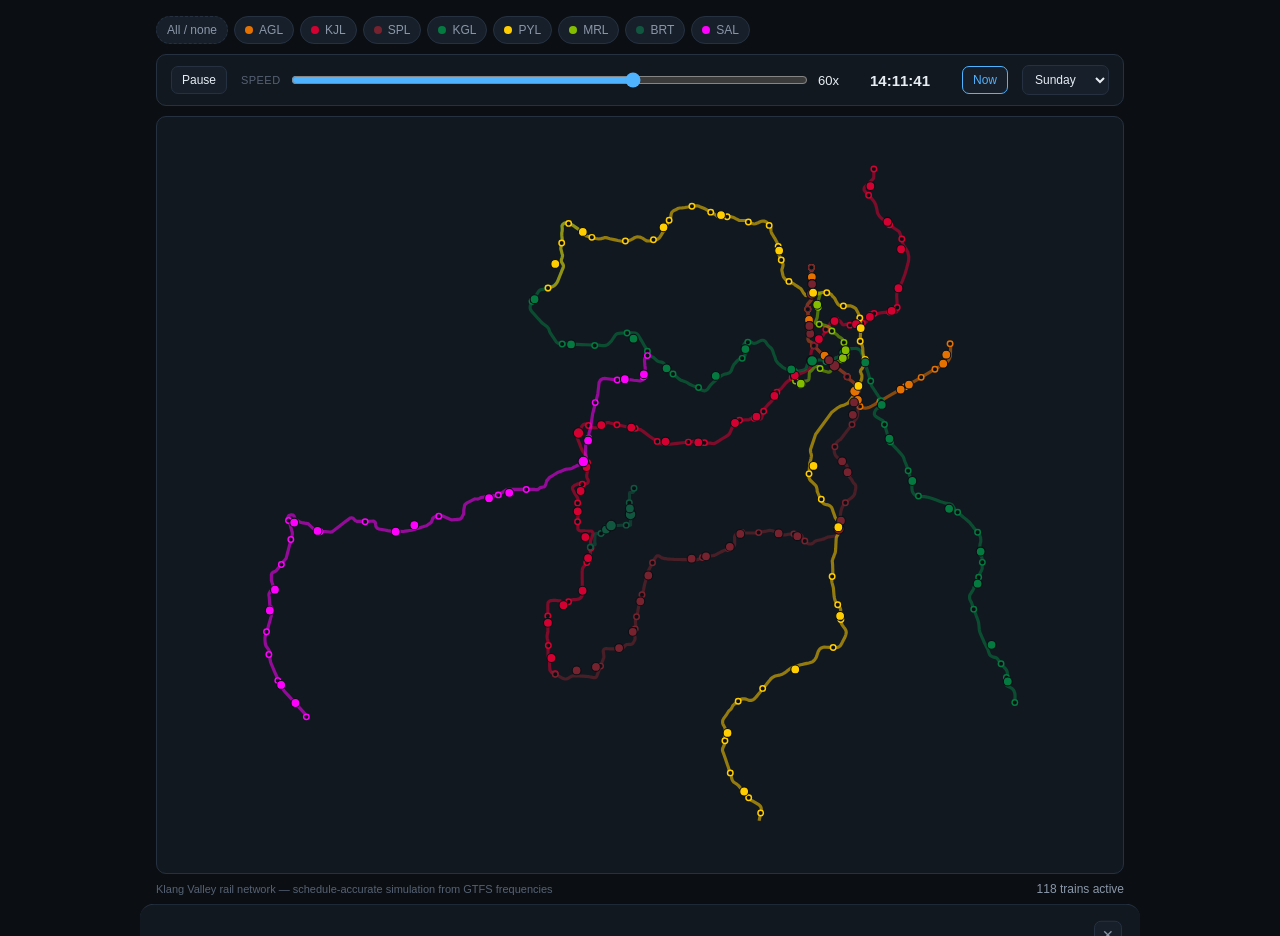
==== index.html @ 20a44c29 "Add files via upload" ====
<!DOCTYPE html>
<html lang="en">
<head>
<meta charset="UTF-8">
<title>RapidRail frequency visualizer</title>
<style>
  :root {
    --bg: #0b0f14;
    --panel: #121820;
    --panel-2: #171f2a;
    --border: #253141;
    --text: #e7edf3;
    --text-dim: #8a97a8;
    --text-mute: #566274;
    --accent: #4fb3ff;
  }
  * { box-sizing: border-box; }
  body {
    margin: 0;
    background: var(--bg);
    color: var(--text);
    font-family: -apple-system, BlinkMacSystemFont, "Segoe UI", Helvetica, Arial, sans-serif;
  }
  #app { max-width: 1000px; margin: 0 auto; padding: 16px; padding-bottom: 40px; }

  .chips { display: flex; flex-wrap: wrap; gap: 6px; margin-bottom: 10px; }
  .chip {
    display: flex; align-items: center; gap: 6px;
    font-size: 12px; padding: 6px 10px; border-radius: 999px;
    border: 1px solid var(--border); background: var(--panel-2);
    color: var(--text-dim); cursor: pointer; user-select: none;
    transition: opacity .15s;
  }
  .chip .dot { width: 8px; height: 8px; border-radius: 50%; flex: none; }
  .chip.off { opacity: 0.35; }
  .chip.all { color: var(--text-dim); border-style: dashed; }

  .controls {
    display: flex; align-items: center; gap: 14px; flex-wrap: wrap;
    background: var(--panel); border: 1px solid var(--border); border-radius: 10px;
    padding: 10px 14px; margin-bottom: 10px; font-size: 13px;
  }
  .controls button {
    background: var(--panel-2); color: var(--text); border: 1px solid var(--border);
    border-radius: 7px; padding: 6px 10px; font-size: 12px; cursor: pointer;
  }
  .controls button:hover { border-color: var(--accent); }
  .controls button.active { border-color: var(--accent); color: var(--accent); }
  .grow { flex: 1; min-width: 140px; display: flex; align-items: center; gap: 8px; }
  input[type=range] { flex: 1; accent-color: var(--accent); }
  select {
    background: var(--panel-2); color: var(--text); border: 1px solid var(--border);
    border-radius: 7px; padding: 6px 8px; font-size: 12px;
  }
  .clock { font-variant-numeric: tabular-nums; font-size: 15px; font-weight: 600; min-width: 78px; }
  .label { color: var(--text-mute); font-size: 11px; text-transform: uppercase; letter-spacing: .04em; }

  .mapwrap {
    background: var(--panel); border: 1px solid var(--border); border-radius: 10px;
    padding: 10px; position: relative;
  }
  svg { width: 100%; height: auto; display: block; }
  .track { fill: none; stroke-width: 3; opacity: 0.55; }
  .stopdot { fill: #0b0f14; stroke-width: 1.4; r: 2.6; cursor: pointer; }
  .stopdot.pinned { stroke-width: 2.4; fill-opacity: 1; }
  .train { r: 4.2; stroke: #0b0f14; stroke-width: 1; cursor: pointer; }
  .train.dwell { r: 5; }
  .train.pinned { stroke: #ffffff; stroke-width: 2; }

  .footer { display:flex; justify-content: space-between; align-items:center; margin-top: 8px; font-size: 11px; color: var(--text-mute); }
  .count { font-size: 12px; color: var(--text-dim); }

  /* hover tooltip */
  #tooltip {
    position: fixed; pointer-events: none; z-index: 50;
    background: var(--panel-2); border: 1px solid var(--border-strong, var(--border));
    border-radius: 8px; padding: 8px 10px; font-size: 12px; line-height: 1.5;
    color: var(--text); max-width: 220px; display: none; box-shadow: 0 4px 16px rgba(0,0,0,0.4);
  }
  #tooltip .tt-title { font-weight: 600; margin-bottom: 2px; }
  #tooltip .tt-line { color: var(--text-dim); }

  /* bottom sheet */
  #overlay {
    position: fixed; inset: 0; background: rgba(0,0,0,0.35);
    opacity: 0; pointer-events: none; transition: opacity .18s; z-index: 40;
  }
  #overlay.open { opacity: 1; pointer-events: auto; }
  #sheet {
    position: fixed; left: 0; right: 0; bottom: 0; z-index: 41;
    background: var(--panel); border-top: 1px solid var(--border);
    border-radius: 14px 14px 0 0; padding: 16px 18px 20px;
    max-width: 1000px; margin: 0 auto;
    transform: translateY(105%); transition: transform .22s ease-out;
    max-height: 60vh; overflow-y: auto;
  }
  #sheet.open { transform: translateY(0); }
  #sheet .sheet-head { display: flex; align-items: center; justify-content: space-between; margin-bottom: 10px; }
  #sheet .sheet-title { display: flex; align-items: center; gap: 8px; font-size: 16px; font-weight: 600; }
  #sheet .sheet-title .swatch { width: 10px; height: 10px; border-radius: 50%; flex: none; }
  #sheet .sheet-sub { color: var(--text-dim); font-size: 12px; margin-top: 2px; }
  #sheet .closeBtn {
    background: var(--panel-2); border: 1px solid var(--border); color: var(--text-dim);
    border-radius: 7px; width: 28px; height: 28px; cursor: pointer; font-size: 14px; line-height: 1;
  }
  .sheet-row {
    display: flex; align-items: center; justify-content: space-between;
    padding: 8px 0; border-top: 1px solid var(--border); font-size: 13px;
  }
  .sheet-row:first-of-type { border-top: none; }
  .sheet-row .rowlabel { color: var(--text-dim); }
  .sheet-row .rowval { font-variant-numeric: tabular-nums; font-weight: 500; }
  .direction-block { margin-bottom: 12px; }
  .direction-block .dirlabel { font-size: 12px; color: var(--text-dim); margin-bottom: 4px; display:flex; justify-content: space-between; }
  .arrival-chip {
    display: inline-flex; align-items: center; justify-content: center;
    background: var(--panel-2); border: 1px solid var(--border); border-radius: 7px;
    padding: 5px 9px; font-size: 12px; margin-right: 6px; font-variant-numeric: tabular-nums;
  }
</style>
</head>
<body>
<div id="app">

  <div class="chips" id="chips"></div>

  <div class="controls">
    <button id="playBtn">Pause</button>
    <div class="grow">
      <span class="label">Speed</span>
      <input type="range" id="speed" min="0" max="6" step="1" value="4">
      <span id="speedLabel" style="min-width:38px;">30x</span>
    </div>
    <div class="clock" id="clock">--:--:--</div>
    <button id="nowBtn">Now</button>
    <select id="daySelect">
      <option value="MonFri">Mon-Fri</option>
      <option value="Sat">Saturday</option>
      <option value="Sun">Sunday</option>
    </select>
  </div>

  <div class="mapwrap">
    <svg id="map" viewBox="0 0 900 700" xmlns="http://www.w3.org/2000/svg"></svg>
  </div>

  <div class="footer">
    <span>Klang Valley rail network — schedule-accurate simulation from GTFS frequencies</span>
    <span class="count" id="trainCount">0 trains active</span>
  </div>

</div>

<div id="tooltip"></div>
<div id="overlay"></div>
<div id="sheet">
  <div class="sheet-head">
    <div>
      <div class="sheet-title" id="sheetTitle"></div>
      <div class="sheet-sub" id="sheetSub"></div>
    </div>
    <button class="closeBtn" id="sheetClose">&#10005;</button>
  </div>
  <div id="sheetBody"></div>
</div>

<script id="gtfs-data" type="application/json">{"meta":{"viewW":900,"viewH":700},"stops":{"AG18":{"name":"Ampang","x":745.0,"y":206.1},"AG17":{"name":"Cahaya","x":738.2,"y":226.0},"AG16":{"name":"Cempaka","x":730.6,"y":230.5},"AG15":{"name":"Pandan Indah","x":717.5,"y":238.2},"AG14":{"name":"Pandan Jaya","x":702.4,"y":247.2},"AG13":{"name":"Maluri","x":678.3,"y":261.2},"AG12":{"name":"Miharja","x":659.3,"y":265.9},"AG11":{"name":"Chan Sow Lin","x":654.6,"y":251.4},"AG10":{"name":"Pudu","x":647.1,"y":237.6},"AG9":{"name":"Hang Tuah","x":635.0,"y":227.1},"AG8":{"name":"Plaza Rakyat","x":627.1,"y":218.9},"AG7":{"name":"Masjid Jamek","x":615.4,"y":208.2},"AG6":{"name":"Bandaraya - Uob","x":611.6,"y":195.4},"AG5":{"name":"Sultan Ismail","x":610.8,"y":183.8},"AG4":{"name":"Pwtc","x":609.7,"y":173.4},"AG3":{"name":"Titiwangsa","x":613.4,"y":158.8},"AG2":{"name":"Sentul","x":613.7,"y":148.7},"AG1":{"name":"Sentul Timur","x":613.1,"y":133.6},"KJ37":{"name":"Putra Heights","x":369.3,"y":520.2},"KJ36":{"name":"Subang Alam","x":362.8,"y":493.3},"KJ35":{"name":"Alam Megah","x":362.3,"y":465.3},"KJ34":{"name":"Usj 21","x":382.0,"y":451.6},"KJ33":{"name":"Wawasan","x":395.5,"y":441.1},"KJ32":{"name":"Taipan","x":399.4,"y":414.4},"KJ31":{"name":"Usj 7","x":403.3,"y":400.5},"KJ30":{"name":"Ss 18","x":390.6,"y":375.6},"KJ29":{"name":"Ss 15","x":390.7,"y":357.7},"KJ28":{"name":"Subang Jaya","x":395.1,"y":339.9},"KJ27":{"name":"Glenmarie","x":400.1,"y":319.4},"KJ26":{"name":"Ara Damansara","x":391.5,"y":291.1},"KJ25":{"name":"Lembah Subang","x":401.0,"y":284.0},"KJ24":{"name":"Kelana Jaya","x":428.0,"y":283.2},"KJ23":{"name":"Taman Bahagia","x":445.4,"y":286.7},"KJ22":{"name":"Taman Paramount","x":466.4,"y":299.1},"KJ21":{"name":"Asia Jaya","x":496.0,"y":299.8},"KJ20":{"name":"Taman Jaya","x":511.3,"y":300.3},"KJ19":{"name":"Universiti","x":544.7,"y":278.9},"KJ18":{"name":"Kerinchi","x":558.8,"y":277.1},"KJ17":{"name":"Abdullah Hukum","x":567.6,"y":270.5},"KJ16":{"name":"Bangsar - Bank Rakyat","x":580.2,"y":252.4},"KJ15":{"name":"Kl Sentral - Redone","x":594.8,"y":238.5},"KJ14":{"name":"Pasar Seni","x":613.3,"y":222.2},"KJ13":{"name":"Masjid Jamek","x":616.3,"y":207.3},"KJ12":{"name":"Dang Wangi","x":626.8,"y":192.6},"KJ11":{"name":"Kampung Baru - Cbp Coopbank Pertama","x":636.3,"y":183.5},"KJ10":{"name":"Klcc","x":649.8,"y":188.5},"KJ9":{"name":"Ampang Park","x":661.5,"y":186.6},"KJ8":{"name":"Damai","x":672.7,"y":177.4},"KJ7":{"name":"Dato' Keramat","x":687.6,"y":176.0},"KJ6":{"name":"Jelatek","x":694.7,"y":171.7},"KJ5":{"name":"Setiawangsa","x":695.8,"y":154.2},"KJ4":{"name":"Sri Rampai","x":699.1,"y":106.5},"KJ3":{"name":"Wangsa Maju","x":687.5,"y":93.1},"KJ2":{"name":"Taman Melati","x":667.5,"y":64.9},"KJ1":{"name":"Gombak","x":672.5,"y":40.0},"SP31":{"name":"Putra Heights","x":369.4,"y":520.7},"SP29":{"name":"Puchong Prima","x":412.5,"y":512.9},"SP28":{"name":"Puchong Perdana","x":429.5,"y":496.4},"SP27":{"name":"Bandar Puteri","x":445.4,"y":477.6},"SP26":{"name":"Taman Perindustrian Puchong","x":446.7,"y":466.0},"SP25":{"name":"Pusat Bandar Puchong","x":451.9,"y":444.9},"SP24":{"name":"Ioi Puchong Jaya","x":461.9,"y":414.5},"SP22":{"name":"Kinrara","x":509.4,"y":409.6},"SP21":{"name":"Alam Sutera","x":534.2,"y":401.0},"SP20":{"name":"Muhibbah","x":546.6,"y":385.7},"SP19":{"name":"Awan Besar","x":562.9,"y":385.9},"SP18":{"name":"Sri Petaling","x":596.5,"y":387.3},"SP17":{"name":"Bukit Jalil","x":606.8,"y":393.9},"SP16":{"name":"Sungai Besi","x":639.2,"y":382.4},"SP15":{"name":"Bandar Tasik Selatan","x":645.4,"y":357.5},"SP14":{"name":"Bandar Tun Razak","x":648.2,"y":329.9},"SP13":{"name":"Salak Selatan","x":635.4,"y":304.2},"SP12":{"name":"Cheras","x":651.7,"y":283.0},"SP11":{"name":"Chan Sow Lin","x":654.6,"y":251.4},"SP10":{"name":"Pudu","x":647.1,"y":237.6},"SP9":{"name":"Hang Tuah","x":635.0,"y":227.1},"SP8":{"name":"Plaza Rakyat","x":627.1,"y":218.9},"SP7":{"name":"Masjid Jamek","x":615.4,"y":208.2},"SP6":{"name":"Bandaraya - Uob","x":611.6,"y":195.4},"SP5":{"name":"Sultan Ismail","x":610.8,"y":183.8},"SP4":{"name":"Pwtc","x":609.7,"y":173.4},"SP3":{"name":"Titiwangsa","x":613.4,"y":158.8},"SP2":{"name":"Sentul","x":613.7,"y":148.7},"SP1":{"name":"Sentul Timur","x":613.1,"y":133.6},"KG04":{"name":"Kwasa Damansara","x":362.3,"y":153.4},"KG05":{"name":"Kwasa Sentral","x":347.3,"y":165.7},"KG06":{"name":"Kota Damansara","x":375.9,"y":206.5},"KG07":{"name":"Surian","x":406.9,"y":207.8},"KG08":{"name":"Mutiara Damansara","x":437.7,"y":195.9},"KG09":{"name":"Bandar Utama","x":457.1,"y":213.4},"KG10":{"name":"Taman Tun Dr Ismail","x":481.4,"y":235.0},"KG12":{"name":"Phileo Damansara","x":505.7,"y":247.8},"KG13":{"name":"Pusat Bandar Damansara","x":547.2,"y":220.1},"KG14":{"name":"Semantan","x":552.6,"y":204.8},"KG15":{"name":"Muzium Negara","x":597.0,"y":232.6},"KG16":{"name":"Pasar Seni","x":613.8,"y":222.5},"KG17":{"name":"Merdeka","x":627.0,"y":223.1},"KG18A":{"name":"Bukit Bintang ","x":645.1,"y":213.9},"KG20":{"name":"Tun Razak Exchange","x":663.8,"y":222.2},"KG21":{"name":"Cochrane","x":669.5,"y":241.7},"KG22":{"name":"Maluri","x":679.4,"y":260.5},"KG23":{"name":"Taman Pertama","x":682.6,"y":283.1},"KG24":{"name":"Taman Midah","x":688.3,"y":299.5},"KG25":{"name":"Taman Mutiara","x":705.1,"y":327.0},"KG26":{"name":"Taman Connaught","x":714.9,"y":351.1},"KG27":{"name":"Taman Suntex","x":752.2,"y":366.6},"KG28":{"name":"Sri Raya","x":771.2,"y":385.6},"KG29":{"name":"Bandar Tun Hussein Onn","x":775.7,"y":414.2},"KG30":{"name":"Batu 11 Cheras","x":772.2,"y":428.3},"KG31":{"name":"Bukit Dukung","x":767.5,"y":458.7},"KG33":{"name":"Sungai Jernih","x":793.5,"y":510.6},"KG34":{"name":"Stadium Kajang","x":798.6,"y":523.7},"KG35":{"name":"Kajang","x":806.6,"y":547.6},"PY01":{"name":"Kwasa Damansara","x":362.5,"y":153.1},"PY03":{"name":"Kampung Selamat","x":375.5,"y":110.4},"PY04":{"name":"Sungai Buloh","x":382.1,"y":91.7},"PY05":{"name":"Damansara Damai","x":404.2,"y":105.0},"PY06":{"name":"Sri Damansara Barat","x":436.1,"y":108.5},"PY07":{"name":"Sri Damansara Sentral","x":462.8,"y":107.2},"PY08":{"name":"Sri Damansara Timur","x":477.7,"y":88.8},"PY09":{"name":"Metro Prima","x":499.4,"y":75.4},"PY10":{"name":"Kepong Baru","x":517.3,"y":81.0},"PY11":{"name":"Jinjang","x":532.9,"y":85.4},"PY12":{"name":"Sri Delima","x":553.1,"y":90.3},"PY13":{"name":"Kampung Batu","x":572.9,"y":93.6},"PY14":{"name":"Kentomen","x":581.5,"y":113.7},"PY15":{"name":"Jalan Ipoh","x":584.4,"y":126.6},"PY16":{"name":"Sentul Barat","x":591.7,"y":146.9},"PY17":{"name":"Titiwangsa","x":614.3,"y":157.7},"PY18":{"name":"Hospital Kuala Lumpur","x":627.7,"y":157.7},"PY19":{"name":"Raja Uda","x":643.5,"y":170.2},"PY20":{"name":"Ampang Park","x":659.1,"y":181.8},"PY21":{"name":"Persiaran Klcc","x":660.1,"y":192.2},"PY22":{"name":"Conlay","x":659.5,"y":203.8},"PY23":{"name":"Tun Razak Exchange","x":664.2,"y":221.2},"PY24":{"name":"Chan Sow Lin","x":656.7,"y":250.8},"PY27":{"name":"Kuchai","x":610.8,"y":330.0},"PY28":{"name":"Taman Naga Emas","x":622.5,"y":354.2},"PY29":{"name":"Sungai Besi","x":639.9,"y":382.6},"PY31":{"name":"Serdang Raya Utara","x":632.8,"y":427.6},"PY32":{"name":"Serdang Raya Selatan","x":638.1,"y":454.5},"PY33":{"name":"Serdang Jaya","x":641.1,"y":468.5},"PY34":{"name":"Upm","x":633.8,"y":495.2},"PY36":{"name":"Taman Equine","x":566.7,"y":534.1},"PY37":{"name":"Putra Permai","x":543.4,"y":546.4},"PY38":{"name":"16 Sierra","x":530.8,"y":583.9},"PY39":{"name":"Cyberjaya Utara","x":535.9,"y":614.5},"PY40":{"name":"Cyberjaya City Centre","x":553.4,"y":638.1},"PY41":{"name":"Putrajaya Sentral","x":564.8,"y":652.6},"MR1":{"name":"Kl Sentral","x":598.0,"y":241.7},"MR2":{"name":"Tun Sambanthan","x":604.2,"y":244.8},"MR3":{"name":"Maharajalela","x":621.3,"y":229.7},"MR4":{"name":"Hang Tuah","x":635.1,"y":226.1},"MR5":{"name":"Imbi","x":642.0,"y":221.4},"MR6":{"name":"Bukit Bintang ","x":646.2,"y":214.9},"MR7":{"name":"Raja Chulan","x":644.0,"y":205.0},"MR8":{"name":"Bukit Nanas","x":632.6,"y":194.1},"MR9":{"name":"Medan Tuanku","x":620.5,"y":187.7},"MR10":{"name":"Chow Kit","x":619.5,"y":171.4},"MR11":{"name":"Titiwangsa","x":614.7,"y":159.5},"BRT1":{"name":"Sunway-Setia Jaya","x":444.3,"y":343.7},"BRT2":{"name":"Mentari","x":439.8,"y":357.4},"BRT3":{"name":"Sunway Lagoon ","x":441.0,"y":368.6},"BRT4":{"name":"Sunmed","x":436.9,"y":378.8},"BRT5":{"name":"Sunu-Monash","x":422.5,"y":379.2},"BRT6":{"name":"South Quay-Usj 1","x":412.9,"y":386.7},"BRT7":{"name":"Usj7","x":402.7,"y":399.8},"SA1":{"name":"Bandar Utama","x":457.1,"y":217.5},"SA2":{"name":"Kayu Ara","x":453.2,"y":237.9},"SA3":{"name":"Bandar Utama 11","x":428.3,"y":240.7},"SA5":{"name":"Damansara Idaman","x":407.4,"y":262.2},"SA6":{"name":"Subang","x":401.1,"y":296.2},"SA7":{"name":"Glenmarie 2","x":396.1,"y":318.3},"SA9":{"name":"Kerjaya","x":341.8,"y":344.9},"SA10":{"name":"Stadium Shah Alam","x":315.2,"y":350.0},"SA12":{"name":"Dato' Menteri - Sa Sentral","x":258.6,"y":370.4},"SA14":{"name":"Uitm Shah Alam","x":217.9,"y":385.1},"SA15":{"name":"Seksyen 7","x":188.5,"y":375.5},"SA17":{"name":"Bandar Baru Klang","x":145.6,"y":385.1},"SA18":{"name":"Pasar Klang","x":115.6,"y":374.4},"SA19":{"name":"Jalan Meru","x":117.8,"y":392.5},"SA20":{"name":"Jambatan Kota","x":108.8,"y":416.3},"SA21":{"name":"Taman Selatan","x":98.1,"y":458.2},"SA22":{"name":"Seri Andalas","x":94.7,"y":480.3},"SA23":{"name":"Klang Jaya","x":96.9,"y":501.8},"SA24":{"name":"Bandar Bukit Tinggi","x":105.4,"y":526.7},"SA26":{"name":"Johan Setia","x":132.6,"y":561.2}},"stops_by_line":{"AGL":["AG18","AG17","AG16","AG15","AG14","AG13","AG12","AG11","AG10","AG9","AG8","AG7","AG6","AG5","AG4","AG3","AG2","AG1"],"KJL":["KJ37","KJ36","KJ35","KJ34","KJ33","KJ32","KJ31","KJ30","KJ29","KJ28","KJ27","KJ26","KJ25","KJ24","KJ23","KJ22","KJ21","KJ20","KJ19","KJ18","KJ17","KJ16","KJ15","KJ14","KJ13","KJ12","KJ11","KJ10","KJ9","KJ8","KJ7","KJ6","KJ5","KJ4","KJ3","KJ2","KJ1"],"SPL":["SP31","SP29","SP28","SP27","SP26","SP25","SP24","SP22","SP21","SP20","SP19","SP18","SP17","SP16","SP15","SP14","SP13","SP12","SP11","SP10","SP9","SP8","SP7","SP6","SP5","SP4","SP3","SP2","SP1"],"KGL":["KG04","KG05","KG06","KG07","KG08","KG09","KG10","KG12","KG13","KG14","KG15","KG16","KG17","KG18A","KG20","KG21","KG22","KG23","KG24","KG25","KG26","KG27","KG28","KG29","KG30","KG31","KG33","KG34","KG35"],"PYL":["PY01","PY03","PY04","PY05","PY06","PY07","PY08","PY09","PY10","PY11","PY12","PY13","PY14","PY15","PY16","PY17","PY18","PY19","PY20","PY21","PY22","PY23","PY24","PY27","PY28","PY29","PY31","PY32","PY33","PY34","PY36","PY37","PY38","PY39","PY40","PY41"],"MRL":["MR1","MR2","MR3","MR4","MR5","MR6","MR7","MR8","MR9","MR10","MR11"],"BRT":["BRT1","BRT2","BRT3","BRT4","BRT5","BRT6","BRT7"],"SAL":["SA1","SA2","SA3","SA5","SA6","SA7","SA9","SA10","SA12","SA14","SA15","SA17","SA18","SA19","SA20","SA21","SA22","SA23","SA24","SA26"]},"shapes":{"shp_AG_0":[[745.7,205.1],[745.3,217.8],[744.9,219.2],[743.9,221.3],[742.7,223.0],[738.4,225.9],[736.7,227.1],[732.1,229.5],[731.0,230.2],[718.2,237.8],[716.8,238.6],[702.3,247.1],[687.0,255.8],[681.8,258.9],[679.8,260.0],[677.7,261.2],[675.5,262.5],[673.4,263.8],[670.4,265.5],[668.3,266.6],[667.0,267.0],[666.0,267.2],[664.6,267.4],[663.9,267.4],[663.0,267.3],[662.4,267.1],[661.5,266.9],[660.4,266.4],[659.9,266.2],[659.2,265.8],[658.4,265.4],[658.0,265.1],[657.7,264.8],[656.6,263.9],[655.5,261.7],[655.0,260.5],[654.5,259.1],[654.1,258.0],[654.0,257.1],[653.9,255.4],[654.0,254.3],[654.2,253.3],[654.5,251.7],[654.6,251.1],[654.8,250.2],[655.0,248.9],[655.1,247.9],[655.1,246.9],[654.7,245.6],[654.3,244.7],[654.0,244.0],[653.2,243.1],[652.2,242.2],[652.0,242.0],[650.8,241.2],[650.1,240.7],[649.3,240.0],[648.8,239.6],[648.5,239.2],[647.9,238.3],[647.4,237.6],[647.0,237.1],[646.1,235.7],[645.6,235.1],[644.7,234.3],[643.8,233.7],[642.6,232.8],[641.4,231.9],[639.7,230.5],[638.2,229.5],[636.7,228.4],[635.2,227.3],[634.7,226.9],[632.8,225.2],[632.2,224.7],[631.6,224.0],[630.8,223.2],[630.1,222.5],[629.4,221.6],[628.8,220.8],[628.2,219.7],[627.4,218.9],[626.7,218.2],[626.0,217.5],[625.5,216.9],[625.1,216.5],[624.7,216.2],[624.3,216.1],[623.8,216.0],[623.2,215.8],[622.8,215.6],[622.6,215.5],[622.2,215.3],[621.9,215.0],[621.7,214.7],[621.2,214.0],[620.6,213.4],[619.7,212.6],[619.0,211.7],[617.9,210.6],[616.4,209.0],[615.8,208.2],[615.0,207.1],[613.8,205.9],[613.2,205.1],[612.7,204.7],[612.2,204.5],[611.7,204.2],[611.1,203.9],[610.6,203.6],[610.3,203.1],[610.1,202.8],[610.0,202.3],[609.9,201.8],[610.0,201.1],[610.1,200.4],[610.3,199.7],[610.5,198.8],[610.8,197.8],[611.1,196.8],[611.3,195.9],[611.4,195.5],[611.6,194.5],[611.6,194.0],[611.6,193.0],[611.4,191.8],[611.1,191.2],[610.8,190.4],[610.4,189.4],[610.2,188.7],[610.1,188.0],[610.0,187.3],[610.1,186.6],[610.2,185.9],[610.5,185.0],[610.7,184.4],[610.8,184.0],[611.1,183.0],[611.2,182.3],[611.3,181.8],[611.3,181.4],[611.2,181.0],[611.1,180.7],[610.8,180.2],[610.3,179.5],[610.0,178.9],[609.8,178.4],[609.8,178.0],[609.8,177.5],[609.8,177.1],[610.0,176.5],[610.2,175.8],[610.3,175.4],[610.3,174.6],[609.8,173.0],[609.6,172.2],[609.2,170.5],[609.1,169.9],[609.2,169.5],[609.2,169.2],[609.6,168.5],[609.8,168.2],[610.3,167.6],[610.8,167.1],[611.4,166.3],[612.0,165.7],[612.4,165.2],[612.7,164.7],[613.0,164.2],[613.3,163.6],[613.4,163.0],[613.5,162.4],[613.6,161.7],[613.5,161.0],[613.4,159.8],[613.3,158.9],[613.1,157.8],[613.0,156.9],[613.1,156.0],[613.1,155.3],[613.4,154.8],[613.5,154.4],[613.7,154.0],[614.0,153.5],[614.3,152.7],[614.5,152.0],[614.5,151.5],[614.5,150.9],[614.4,150.1],[614.2,149.5],[613.8,148.4],[613.4,147.2],[612.7,145.4],[612.0,143.5],[611.7,142.4],[611.7,141.8],[611.6,141.4],[611.7,140.8],[611.8,140.4],[612.0,139.8],[612.2,139.4],[612.5,138.9],[612.9,138.3],[613.3,137.5],[613.6,136.7],[613.7,136.4],[613.7,135.9],[613.5,134.7],[613.3,133.6],[613.0,132.1]],"shp_BRT_0":[[444.5,343.3],[444.2,343.4],[443.9,343.5],[443.8,343.6],[443.7,343.7],[443.6,343.9],[443.6,344.1],[443.6,344.4],[443.7,344.9],[443.7,345.4],[443.7,345.8],[443.7,346.1],[443.7,346.5],[443.7,346.8],[443.7,347.1],[443.6,347.3],[443.5,347.4],[443.4,347.5],[443.2,347.6],[443.0,347.6],[442.1,347.6],[441.2,347.7],[440.8,347.7],[440.6,347.7],[440.4,347.8],[440.3,347.9],[440.2,348.0],[440.1,348.2],[440.0,348.7],[440.0,349.8],[440.0,352.6],[440.0,355.5],[440.0,357.6],[440.0,358.1],[440.0,359.8],[440.0,360.0],[440.0,360.2],[440.1,360.4],[440.6,361.2],[440.9,361.7],[441.0,361.9],[441.0,362.2],[441.1,362.5],[441.1,363.3],[441.1,366.4],[441.0,368.1],[441.0,370.3],[441.0,371.1],[441.0,373.1],[441.0,375.7],[441.0,377.2],[441.0,377.8],[441.0,378.0],[440.9,378.3],[440.9,378.6],[440.7,378.7],[440.5,378.9],[440.3,378.9],[440.0,379.0],[439.1,379.0],[437.9,379.0],[435.4,378.9],[433.2,378.9],[432.7,378.9],[431.3,378.9],[430.1,379.1],[429.2,379.1],[427.9,379.1],[427.1,379.2],[426.3,379.3],[425.6,379.3],[423.9,379.3],[423.3,379.3],[422.4,379.3],[421.5,379.4],[420.7,379.4],[420.0,379.3],[418.9,379.3],[418.3,379.3],[417.6,379.4],[417.4,379.4],[417.0,379.6],[416.9,379.7],[416.7,379.9],[416.6,380.1],[416.5,380.3],[416.5,382.1],[416.5,384.1],[416.5,384.5],[416.4,385.1],[416.3,385.5],[416.1,385.9],[415.8,386.4],[415.5,386.7],[415.0,386.9],[413.8,386.9],[411.2,386.9],[409.0,386.9],[408.2,386.9],[407.8,387.0],[407.6,387.1],[407.4,387.4],[407.2,387.7],[407.2,388.0],[407.1,388.3],[407.1,388.9],[407.1,390.9],[407.0,393.5],[407.0,395.0],[407.0,395.2],[407.1,395.5],[407.2,396.0],[407.3,396.7],[407.3,397.0],[407.2,397.3],[407.0,397.5],[406.1,397.6],[403.8,397.6],[403.6,397.6],[403.4,397.7],[403.3,397.9],[403.3,398.3],[403.3,398.6]],"shp_KJ_0":[[367.6,519.4],[366.4,518.7],[365.5,518.3],[364.9,517.7],[364.7,517.5],[364.6,517.3],[364.4,517.0],[364.3,516.7],[364.2,516.3],[364.2,516.0],[364.2,515.6],[364.2,514.8],[364.1,513.9],[364.0,513.0],[364.0,510.5],[364.0,510.2],[364.0,509.6],[364.0,509.1],[364.0,508.6],[363.9,508.1],[363.9,507.7],[363.7,507.1],[363.6,506.7],[363.4,506.2],[363.2,505.7],[363.1,505.1],[362.9,504.7],[362.7,504.2],[362.6,503.7],[362.5,503.1],[362.5,502.2],[362.5,501.1],[362.5,500.1],[362.5,499.3],[362.5,498.3],[362.5,497.1],[362.5,496.5],[362.5,495.1],[362.5,493.1],[362.6,491.8],[362.6,490.4],[362.5,489.8],[362.5,489.4],[362.4,489.0],[362.2,488.4],[362.0,487.4],[361.8,486.7],[361.7,486.0],[361.6,485.2],[361.6,484.5],[361.6,483.9],[361.7,483.4],[361.9,482.4],[362.1,481.6],[362.3,480.8],[362.4,480.1],[362.4,479.4],[362.4,478.2],[362.4,477.4],[362.4,476.4],[362.3,474.2],[362.2,472.1],[362.2,470.9],[362.3,468.7],[362.3,465.3],[362.3,463.5],[362.4,461.4],[362.3,458.5],[362.3,456.8],[362.3,455.1],[362.3,454.6],[362.3,454.1],[362.3,453.6],[362.4,453.3],[362.5,452.9],[362.6,452.5],[362.8,452.1],[363.1,451.8],[363.3,451.6],[363.6,451.4],[363.8,451.2],[364.1,451.0],[364.4,450.8],[364.7,450.7],[365.2,450.6],[365.6,450.6],[366.2,450.5],[366.9,450.4],[367.5,450.3],[367.9,450.3],[368.4,450.3],[369.5,450.3],[370.6,450.5],[371.7,450.6],[372.4,450.7],[373.2,450.7],[373.7,450.8],[374.3,451.0],[374.9,451.3],[375.6,451.7],[376.3,452.2],[376.9,452.8],[377.5,453.2],[377.9,453.5],[378.3,453.6],[378.6,453.7],[379.1,453.7],[379.6,453.6],[380.0,453.5],[380.5,453.2],[381.3,452.5],[382.0,452.0],[382.9,451.3],[383.8,450.7],[384.2,450.4],[384.6,450.3],[384.9,450.1],[385.4,449.9],[385.9,449.8],[386.5,449.7],[386.9,449.7],[387.1,449.7],[388.0,449.7],[388.7,449.6],[389.2,449.5],[390.0,449.4],[390.6,449.3],[391.3,449.2],[391.8,449.0],[392.3,448.8],[392.7,448.6],[393.2,448.3],[393.7,447.9],[394.0,447.6],[394.2,447.2],[394.6,446.6],[394.9,445.9],[395.0,445.2],[395.0,444.3],[395.1,443.1],[395.0,442.3],[395.0,441.1],[395.0,440.4],[395.0,439.2],[395.0,437.7],[395.1,433.9],[395.1,432.2],[395.0,429.6],[395.0,426.6],[395.0,423.7],[395.0,422.2],[395.1,421.6],[395.2,420.9],[395.3,420.3],[395.5,419.8],[395.8,419.2],[396.3,418.5],[397.0,417.6],[397.9,416.6],[398.6,415.8],[399.1,415.1],[399.9,414.2],[400.7,413.3],[401.4,412.5],[402.0,411.8],[402.3,411.1],[402.5,410.6],[402.7,410.0],[402.8,409.5],[402.8,408.8],[402.8,408.0],[402.8,407.2],[402.8,402.0],[402.8,400.6],[402.8,399.0],[402.8,397.1],[402.9,395.3],[402.9,394.4],[402.9,393.9],[403.1,393.3],[403.3,392.7],[403.6,391.7],[404.2,390.1],[404.9,388.6],[405.2,387.7],[405.3,387.0],[405.3,386.5],[405.3,386.1],[405.1,385.7],[404.8,385.3],[404.5,384.9],[404.2,384.7],[403.9,384.5],[403.6,384.5],[403.2,384.4],[402.7,384.4],[402.0,384.4],[401.1,384.5],[400.4,384.5],[399.7,384.5],[398.8,384.4],[398.1,384.4],[397.2,384.3],[396.1,384.2],[394.7,384.2],[393.9,384.2],[393.3,384.2],[392.9,384.1],[392.5,384.0],[392.0,383.8],[391.7,383.5],[391.4,383.2],[391.1,382.9],[390.9,382.4],[390.9,381.7],[390.9,379.5],[390.9,376.7],[390.9,375.0],[390.9,372.9],[390.9,371.7],[390.9,366.9],[390.9,364.2],[390.9,361.1],[390.9,358.5],[391.0,356.4],[391.0,355.2],[391.0,354.6],[391.0,354.1],[390.8,353.6],[390.6,352.9],[390.0,351.9],[389.0,350.4],[388.4,349.3],[387.9,348.7],[387.6,348.0],[387.1,347.1],[386.7,346.2],[386.2,345.2],[385.9,344.3],[385.8,343.8],[385.8,343.3],[385.9,342.7],[386.3,342.1],[386.8,341.7],[387.5,341.2],[388.2,340.8],[389.4,340.2],[390.4,339.7],[391.1,339.5],[391.8,339.4],[392.4,339.4],[394.1,339.5],[396.1,339.6],[397.3,339.6],[398.3,339.6],[399.1,339.4],[399.9,339.0],[400.3,338.5],[400.6,337.9],[400.8,337.2],[400.8,336.7],[400.7,335.9],[400.3,335.2],[399.9,334.5],[399.6,333.7],[399.4,333.1],[399.3,332.4],[399.3,331.8],[399.3,331.1],[399.5,330.2],[399.7,329.1],[400.4,326.1],[400.8,324.3],[401.0,323.4],[401.1,322.3],[401.1,321.0],[400.8,319.7],[400.2,318.2],[399.5,316.2],[398.7,314.4],[397.6,311.5],[397.0,310.5],[396.5,309.8],[395.9,309.0],[395.4,308.4],[395.1,307.7],[394.7,306.9],[394.1,305.5],[393.5,304.1],[392.6,301.5],[391.6,299.1],[390.7,296.7],[390.5,296.0],[390.5,295.2],[390.8,294.5],[391.2,293.2],[392.1,291.0],[394.3,285.5],[394.9,284.4],[395.4,283.8],[395.9,283.4],[396.5,283.0],[397.4,282.7],[398.1,282.6],[398.8,282.7],[399.3,282.9],[400.1,283.2],[400.7,283.6],[401.4,284.0],[402.2,284.6],[403.0,285.1],[403.7,285.6],[404.2,285.8],[404.7,285.9],[405.3,286.0],[406.8,286.2],[409.0,286.1],[410.1,285.7],[411.4,284.7],[412.5,284.1],[413.7,283.8],[414.6,283.6],[416.6,282.3],[418.4,281.4],[419.0,281.2],[419.5,281.2],[420.3,281.3],[421.4,281.6],[428.0,283.2],[443.9,286.6],[445.3,286.8],[450.1,287.9],[450.8,288.1],[451.7,288.7],[453.0,289.6],[458.7,293.9],[462.2,296.4],[465.0,298.1],[466.4,299.1],[468.4,300.3],[469.6,301.3],[470.0,301.4],[473.8,301.9],[475.4,302.0],[476.5,302.0],[478.2,301.8],[485.3,301.0],[488.4,300.6],[492.3,300.2],[495.9,299.7],[498.9,299.4],[501.3,299.0],[502.8,298.9],[503.3,298.9],[504.8,299.1],[509.8,300.1],[511.3,300.3],[512.7,300.6],[514.8,300.8],[516.0,300.8],[517.1,300.8],[518.0,301.0],[519.1,301.1],[520.1,301.2],[520.7,301.1],[521.3,300.9],[523.9,299.3],[525.8,298.2],[527.5,297.1],[529.4,295.9],[531.7,294.5],[533.1,293.6],[534.0,293.0],[534.6,292.3],[535.1,291.9],[535.5,291.0],[535.8,290.5],[537.0,287.6],[538.1,285.2],[539.0,283.1],[539.2,282.6],[539.4,282.1],[539.8,281.4],[540.1,281.0],[540.4,280.7],[541.1,280.2],[542.9,279.2],[543.7,279.0],[544.8,279.0],[545.4,279.0],[547.0,278.9],[548.9,278.8],[550.2,278.7],[551.9,278.7],[552.8,278.7],[553.4,278.6],[554.2,278.2],[554.9,277.8],[555.4,277.5],[556.0,277.2],[556.4,277.0],[557.8,277.0],[558.8,277.1],[560.0,277.2],[560.8,277.2],[561.4,277.4],[561.6,277.5],[562.5,277.9],[563.1,278.1],[563.8,278.1],[564.6,277.9],[565.0,277.7],[565.4,277.4],[565.8,276.8],[566.0,276.4],[566.2,275.7],[566.3,275.0],[566.4,274.2],[566.6,273.2],[567.3,271.3],[567.6,270.5],[567.9,269.7],[568.2,269.0],[568.4,268.2],[568.7,267.8],[569.1,267.2],[570.9,265.2],[571.9,264.1],[572.9,263.0],[574.1,262.0],[574.5,261.5],[575.2,260.9],[575.7,260.3],[576.3,259.5],[576.8,258.9],[577.0,258.5],[577.4,258.0],[577.7,257.4],[578.2,256.1],[578.6,255.1],[578.8,254.5],[579.2,253.9],[579.3,253.6],[580.2,252.4],[580.6,251.8],[581.1,251.2],[581.7,250.6],[582.4,250.0],[583.1,249.7],[583.7,249.4],[584.3,248.9],[584.6,248.6],[585.0,248.1],[585.4,247.5],[587.6,244.9],[588.6,243.7],[589.8,242.6],[591.4,241.3],[592.7,240.5],[594.1,239.7],[596.4,238.4],[597.3,238.0],[598.2,237.3],[599.6,236.3],[601.1,235.4],[602.7,234.5],[604.4,233.8],[605.8,233.3],[606.3,233.1],[606.9,232.8],[607.3,232.5],[607.7,232.3],[608.2,232.0],[609.7,231.3],[610.7,230.8],[611.2,230.2],[611.7,229.5],[612.2,227.8],[612.8,225.8],[613.2,224.6],[613.3,224.3],[613.4,223.9],[613.4,223.6],[613.4,223.3],[613.4,222.8],[613.4,222.0],[613.4,221.1],[613.4,220.3],[613.3,219.7],[613.3,219.4],[613.2,219.0],[613.0,218.6],[612.8,218.1],[612.6,217.1],[612.5,216.7],[612.5,216.5],[612.5,216.3],[612.6,215.7],[612.9,214.4],[612.9,214.0],[613.3,212.5],[613.5,211.9],[613.6,211.5],[613.8,211.1],[613.9,210.8],[614.4,210.3],[614.7,209.8],[615.3,208.6],[615.5,208.4],[615.8,207.9],[616.3,207.3],[616.6,207.0],[617.1,206.6],[617.4,206.2],[617.7,205.9],[617.8,205.2],[618.2,203.7],[618.6,203.0],[618.9,202.7],[619.3,202.5],[621.2,201.8],[621.8,201.4],[622.4,201.0],[622.8,200.6],[623.7,199.2],[624.7,197.3],[625.4,196.0],[625.9,195.6],[626.0,195.4],[626.1,195.0],[626.1,194.7],[626.4,193.9],[626.8,192.6],[627.3,191.7],[627.4,191.5],[629.2,189.8],[630.1,188.6],[630.5,187.6],[631.0,186.7],[631.1,186.4],[631.5,185.9],[632.6,185.2],[634.2,184.6],[634.8,184.3],[635.2,184.2],[635.6,183.9],[635.9,183.8],[636.4,183.6],[636.7,183.6],[637.1,183.8],[638.0,183.8],[638.6,183.7],[639.0,183.9],[639.7,184.4],[640.2,184.8],[640.4,184.9],[640.7,185.2],[641.0,185.4],[641.4,186.0],[641.9,186.7],[642.5,187.7],[642.8,188.0],[643.7,188.2],[644.6,188.1],[645.9,187.8],[647.3,187.8],[648.4,187.7],[649.5,187.6],[650.4,187.6],[651.4,187.5],[651.9,187.5],[652.4,187.4],[653.2,186.9],[654.6,186.0],[655.6,185.5],[656.5,185.3],[658.0,185.3],[658.8,185.6],[659.5,186.0],[660.0,186.2],[660.7,186.5],[661.5,186.5],[661.7,186.5],[662.6,186.5],[663.6,186.3],[664.4,186.0],[665.0,185.6],[665.5,185.1],[665.9,184.5],[666.2,183.9],[666.5,183.2],[666.5,182.4],[666.5,181.4],[666.6,180.7],[666.6,179.9],[666.9,178.7],[667.3,178.0],[667.7,177.7],[668.2,177.2],[668.6,177.0],[669.0,176.9],[669.4,176.8],[669.9,176.7],[670.8,176.7],[671.9,177.0],[672.4,177.1],[673.8,177.5],[674.5,177.6],[675.1,177.6],[675.8,177.5],[676.7,177.4],[678.4,176.9],[680.1,176.6],[680.8,176.6],[683.2,176.3],[685.9,176.2],[687.6,176.2],[692.7,176.3],[693.5,176.1],[694.2,175.8],[694.4,175.3],[694.5,174.4],[694.6,171.1],[694.6,167.6],[694.3,162.0],[694.2,160.5],[694.4,158.5],[694.9,156.6],[695.6,154.5],[696.5,152.4],[698.1,149.7],[699.6,146.6],[702.2,139.6],[703.6,134.8],[704.6,130.9],[705.3,128.4],[705.6,126.3],[705.7,123.2],[704.8,119.1],[702.9,115.8],[701.7,114.2],[700.6,112.4],[700.1,110.8],[699.7,109.0],[699.1,106.5],[698.0,103.2],[697.4,101.4],[696.7,99.9],[695.7,98.9],[691.9,96.4],[688.3,93.7],[687.5,93.1],[683.5,90.1],[681.1,88.0],[680.0,87.0],[679.0,86.3],[677.1,83.9],[676.0,81.8],[675.3,78.2],[674.8,76.1],[674.6,75.2],[674.3,74.2],[673.9,73.1],[672.5,70.7],[670.2,67.8],[667.5,64.9],[666.6,64.0],[664.8,62.0],[663.3,60.2],[663.2,59.2],[663.2,58.7],[663.4,58.1],[663.6,57.5],[666.8,54.2],[668.5,52.6],[670.0,51.0],[670.7,50.4],[671.5,49.6],[672.0,49.1],[672.3,48.4],[672.4,47.4],[672.5,40.0]],"shp_MR_0":[[598.0,241.7],[598.5,242.2],[600.0,244.0],[600.3,244.6],[600.9,245.9],[601.4,246.7],[601.8,247.2],[602.1,247.3],[602.6,247.3],[603.0,247.3],[603.6,246.9],[603.9,246.2],[604.3,244.6],[604.6,243.9],[604.8,243.6],[605.1,243.1],[605.6,242.6],[606.2,242.1],[606.7,241.8],[607.1,241.7],[607.7,241.6],[608.5,241.5],[609.1,241.4],[609.4,241.3],[609.8,241.0],[610.2,240.6],[610.5,240.2],[610.7,239.6],[610.8,239.0],[610.9,237.9],[611.0,237.4],[611.0,235.8],[611.1,234.5],[611.2,233.9],[611.3,233.6],[611.5,233.1],[611.9,232.7],[612.6,232.3],[613.2,231.8],[613.6,231.4],[614.2,230.6],[615.6,228.9],[616.6,227.9],[617.4,227.7],[617.9,227.7],[618.6,227.7],[619.0,227.8],[619.5,227.9],[620.1,228.3],[621.0,229.2],[621.3,229.4],[622.5,230.4],[623.4,231.2],[623.8,231.5],[624.4,231.9],[626.0,232.4],[627.9,232.9],[628.9,233.2],[629.1,233.3],[629.3,233.3],[629.5,233.3],[629.7,233.2],[629.9,233.2],[630.2,233.1],[630.6,232.9],[631.0,232.7],[631.1,232.6],[631.5,232.0],[632.1,231.1],[632.7,230.2],[633.1,229.5],[633.3,229.0],[633.4,228.7],[633.5,228.1],[633.6,227.7],[633.8,227.2],[634.0,226.7],[634.7,226.0],[635.2,225.5],[635.9,225.0],[637.0,224.1],[638.4,223.1],[639.4,222.4],[640.1,222.0],[641.4,221.5],[642.4,221.2],[642.7,221.1],[644.3,220.7],[645.7,220.3],[646.6,220.0],[647.0,219.9],[647.3,219.7],[647.5,219.4],[647.6,218.9],[647.4,218.4],[647.2,217.7],[646.9,216.9],[646.6,216.0],[646.3,215.0],[646.3,214.9],[646.1,214.3],[645.8,213.5],[645.5,212.6],[645.2,211.8],[645.2,211.4],[645.2,210.6],[645.2,209.9],[645.2,209.0],[645.2,208.1],[645.1,207.7],[645.0,207.4],[644.8,206.9],[644.5,206.5],[644.3,205.9],[644.1,205.2],[644.0,204.9],[643.6,203.9],[643.2,202.9],[642.9,202.2],[642.5,201.7],[641.9,201.1],[641.3,200.7],[641.0,200.5],[640.3,200.2],[639.5,199.7],[639.0,199.3],[638.3,198.6],[638.0,198.2],[637.3,197.6],[636.1,196.7],[635.6,196.4],[634.9,196.2],[634.3,196.0],[633.8,195.5],[633.4,195.1],[633.1,194.8],[632.8,194.3],[632.7,194.1],[632.4,193.5],[632.1,192.9],[631.8,192.4],[631.5,191.9],[631.2,191.4],[630.6,190.9],[630.1,190.5],[629.5,190.1],[628.2,189.5],[626.5,188.9],[625.0,188.5],[624.0,188.2],[623.1,188.0],[621.3,187.9],[620.6,187.8],[620.0,187.8],[619.1,187.7],[618.3,187.4],[617.4,187.1],[617.2,186.8],[616.9,186.4],[616.8,186.1],[616.8,185.8],[616.9,185.4],[617.6,183.7],[618.1,182.5],[618.4,181.9],[618.5,181.4],[618.7,180.6],[618.8,179.4],[619.1,177.0],[619.4,174.3],[619.6,171.3],[619.6,168.5],[619.6,165.7],[619.6,165.2],[619.9,164.2],[620.5,162.3],[620.9,160.6],[621.2,159.6],[621.4,159.2],[621.4,158.9],[621.3,158.7],[621.1,158.4],[620.8,158.0],[620.5,157.9],[620.1,157.8],[619.4,157.9],[618.6,158.0],[618.0,158.1],[617.1,158.4],[616.0,158.8],[614.7,159.3],[614.3,159.5]],"shp_MRT_0":[[392.1,97.7],[389.8,96.1],[386.0,93.4],[385.4,93.0],[384.4,92.6],[383.8,92.4],[382.3,91.9],[380.8,91.5],[379.6,91.2],[378.9,91.3],[378.2,91.4],[377.4,91.8],[376.4,92.5],[375.8,93.7],[375.6,94.8],[375.8,96.2],[375.8,97.9],[375.7,99.8],[375.5,101.0],[375.5,102.0],[375.6,104.3],[375.9,106.6],[375.8,107.8],[375.7,108.6],[375.3,110.5],[374.7,113.7],[374.5,115.4],[374.8,117.0],[375.5,119.7],[376.0,121.5],[376.1,122.7],[375.8,123.9],[375.5,125.0],[375.0,126.4],[375.0,127.5],[375.4,128.7],[376.2,130.0],[376.6,130.8],[376.9,131.7],[376.9,133.1],[376.4,134.7],[375.8,136.1],[374.4,139.6],[372.7,143.8],[371.7,146.6],[370.5,148.5],[369.1,150.2],[367.7,151.0],[365.9,151.9],[362.1,153.2],[357.5,154.5],[355.4,154.9],[354.0,155.8],[353.2,156.8],[351.2,160.2],[347.4,166.6],[346.4,168.5],[345.7,169.8],[345.5,170.9],[345.5,172.4],[345.9,173.8],[346.7,175.1],[348.3,176.9],[349.2,177.9],[351.9,181.0],[355.2,184.6],[356.5,186.0],[357.6,187.0],[360.1,188.9],[361.6,190.0],[362.4,190.9],[363.1,191.9],[363.7,193.5],[364.2,195.2],[365.1,196.6],[367.3,199.9],[369.4,203.1],[370.4,204.5],[371.3,205.2],[372.2,205.7],[373.3,206.0],[374.4,206.1],[378.7,206.3],[384.5,206.6],[394.4,207.0],[398.3,207.2],[404.2,207.4],[410.3,207.5],[412.4,207.8],[414.4,208.0],[416.6,208.0],[417.9,207.7],[419.5,206.9],[421.3,205.2],[422.8,203.7],[424.1,201.7],[425.3,199.8],[426.3,198.3],[427.3,197.3],[428.7,196.5],[430.0,196.3],[432.1,196.1],[435.5,196.0],[442.1,195.9],[445.3,196.1],[446.4,196.5],[447.2,197.0],[448.3,198.1],[449.5,200.1],[451.8,203.9],[453.9,207.6],[456.1,211.3],[459.0,216.3],[459.7,217.5],[460.4,218.1],[461.2,218.5],[462.4,219.0],[463.1,219.6],[464.3,220.6],[466.0,222.1],[466.8,222.8],[467.7,223.1],[469.1,223.5],[470.2,223.7],[471.5,224.1],[472.7,224.9],[473.3,225.8],[474.2,227.2],[475.4,229.1],[476.6,230.7],[478.2,232.0],[479.7,233.2],[482.9,236.0],[485.6,238.4],[487.7,240.2],[488.9,240.9],[490.6,241.5],[492.3,242.0],[493.5,242.5],[494.8,243.1],[496.3,244.1],[497.8,245.0],[499.1,245.6],[500.7,246.3],[502.3,246.9],[503.1,247.2],[504.5,247.8],[507.1,249.3],[509.1,250.5],[510.4,250.9],[511.4,251.0],[512.5,250.8],[513.7,250.1],[514.7,249.0],[515.7,247.5],[517.0,245.7],[518.0,244.6],[519.2,243.5],[521.4,241.5],[523.5,239.6],[525.1,238.2],[526.3,237.3],[527.6,236.5],[528.9,235.8],[530.2,235.3],[532.1,234.9],[533.8,234.4],[535.0,233.9],[536.0,233.1],[536.5,232.3],[537.1,231.2],[537.8,229.2],[538.6,227.4],[539.4,226.0],[541.0,224.2],[542.4,222.6],[543.3,221.8],[544.3,221.0],[545.1,220.7],[547.4,219.8],[548.4,219.3],[549.0,218.8],[549.6,217.9],[550.0,216.8],[550.0,215.9],[549.8,215.0],[549.4,214.1],[549.0,213.0],[548.8,212.3],[548.7,210.5],[548.7,208.8],[548.7,207.7],[549.0,206.6],[549.6,205.8],[550.2,205.3],[551.1,205.1],[553.4,204.3],[554.2,204.1],[555.0,204.2],[555.5,204.4],[556.2,204.8],[557.0,205.3],[557.8,205.7],[558.6,205.8],[559.4,205.7],[560.4,205.5],[561.7,204.9],[563.0,204.2],[564.4,203.5],[565.3,203.1],[566.1,202.9],[567.0,202.9],[567.8,203.1],[568.7,203.6],[569.3,204.1],[569.9,205.0],[570.8,206.3],[571.6,207.4],[573.1,208.9],[574.3,210.0],[575.2,211.0],[575.9,212.1],[576.4,213.4],[577.3,216.2],[577.8,217.4],[578.3,218.6],[578.7,219.9],[579.2,221.7],[579.7,222.6],[580.4,223.5],[581.3,224.6],[582.5,225.8],[584.2,227.2],[585.4,228.3],[586.7,229.2],[588.6,230.1],[590.4,230.9],[591.9,231.3],[592.9,231.8],[593.9,232.4],[595.0,232.9],[596.2,232.9],[597.6,232.8],[598.5,232.7],[600.3,232.4],[602.5,231.9],[604.7,231.5],[605.9,231.2],[607.0,230.6],[607.8,229.8],[608.2,228.9],[608.8,227.5],[609.1,226.3],[609.5,225.3],[610.1,224.1],[610.8,223.4],[611.8,222.9],[612.6,222.6],[613.8,222.5],[614.9,222.4],[616.0,222.3],[617.0,222.1],[618.1,222.0],[619.2,221.8],[619.9,221.7],[620.6,221.7],[621.7,221.6],[622.9,221.6],[624.3,221.8],[625.4,222.3],[626.5,222.9],[627.7,223.5],[628.8,224.1],[629.3,224.4],[630.1,224.7],[631.1,224.9],[631.9,224.9],[632.5,224.7],[633.1,224.3],[633.7,223.9],[634.4,223.2],[634.8,222.4],[635.0,221.8],[635.2,221.1],[635.4,220.5],[635.8,220.0],[636.2,219.6],[636.7,219.3],[637.8,219.0],[638.9,218.6],[639.7,218.1],[641.3,216.9],[642.2,216.2],[643.2,215.4],[644.3,214.7],[645.9,213.5],[646.6,212.9],[647.7,212.1],[648.9,211.4],[649.8,211.1],[650.7,210.9],[651.6,210.9],[652.9,210.7],[654.2,210.7],[655.2,210.6],[656.4,210.8],[657.4,211.2],[658.1,211.6],[659.0,212.1],[659.6,212.6],[660.1,213.3],[660.5,214.4],[661.0,215.7],[661.6,217.3],[662.2,218.9],[662.8,220.8],[663.3,222.5],[663.8,224.0],[664.3,225.7],[665.2,228.3],[665.9,230.5],[666.6,232.6],[667.3,234.7],[668.1,237.7],[668.9,241.0],[669.4,242.8],[669.6,243.8],[669.9,244.8],[670.2,245.8],[670.4,246.4],[670.8,247.0],[671.3,247.7],[672.5,249.5],[674.4,252.5],[675.8,254.5],[676.9,256.3],[677.9,257.5],[678.8,259.1],[679.8,260.9],[680.1,261.6],[680.5,262.6],[680.5,263.8],[680.2,264.9],[679.8,265.7],[678.8,266.6],[677.1,267.2],[676.2,267.5],[675.0,268.4],[674.2,269.3],[673.3,271.0],[673.0,272.1],[673.0,273.5],[673.5,274.6],[674.4,275.5],[675.6,276.3],[677.7,277.5],[679.2,278.3],[680.5,279.1],[681.5,280.0],[682.1,281.4],[682.5,282.9],[683.0,284.4],[684.0,287.6],[685.3,292.1],[685.9,293.9],[686.4,295.5],[686.6,296.5],[686.9,297.2],[687.3,297.9],[688.3,299.5],[689.5,301.2],[690.5,302.5],[691.7,303.8],[693.1,305.3],[695.0,307.3],[696.6,309.1],[698.4,311.1],[699.7,312.7],[700.5,313.9],[701.1,315.5],[701.6,317.1],[702.1,318.5],[702.7,319.9],[703.6,322.0],[704.2,323.8],[705.0,326.1],[705.7,328.6],[706.5,331.3],[707.2,333.3],[707.6,335.3],[707.9,336.6],[708.4,338.4],[708.6,339.2],[708.6,340.7],[708.7,342.8],[708.8,344.9],[709.0,346.2],[709.4,347.4],[710.0,348.3],[710.6,349.1],[711.3,349.9],[711.7,350.3],[712.5,350.7],[713.2,350.9],[714.9,351.1],[717.0,351.4],[718.1,351.5],[719.3,351.6],[720.5,351.7],[721.9,351.9],[723.8,352.3],[725.7,352.8],[729.3,354.0],[732.6,355.2],[734.9,356.1],[736.3,356.6],[738.0,357.1],[739.5,357.5],[740.9,357.8],[742.7,358.1],[744.1,358.3],[745.3,358.6],[746.2,359.0],[746.8,359.4],[747.4,360.0],[747.8,360.7],[748.3,361.7],[749.1,363.0],[749.5,363.9],[750.1,364.8],[750.8,365.7],[752.2,366.6],[753.9,368.1],[755.5,369.4],[757.4,371.0],[759.4,372.6],[760.7,373.7],[762.0,374.9],[763.1,375.8],[763.9,376.6],[764.4,377.2],[765.3,378.4],[766.4,379.7],[767.5,381.2],[768.8,382.8],[770.0,384.3],[771.4,385.9],[772.7,387.7],[773.3,388.7],[773.7,389.6],[774.0,390.6],[774.2,392.5],[774.2,393.7],[774.1,394.8],[773.8,395.9],[773.5,397.0],[773.4,398.2],[773.4,399.3],[773.3,401.6],[773.3,403.4],[773.2,405.0],[773.5,406.1],[773.9,407.3],[774.5,408.3],[775.1,409.4],[775.5,410.6],[775.7,411.6],[775.7,412.4],[775.7,414.0],[775.6,415.9],[775.6,417.3],[775.6,418.6],[775.6,419.8],[775.4,420.8],[774.9,422.0],[773.9,423.9],[773.3,425.2],[772.6,426.9],[772.2,428.3],[771.4,430.5],[771.1,431.4],[770.6,432.6],[769.9,433.7],[769.4,434.5],[768.9,435.3],[768.4,436.3],[767.8,437.7],[767.4,439.1],[766.7,440.8],[765.7,442.3],[764.8,443.8],[764.1,444.8],[763.7,445.8],[763.5,446.7],[763.5,447.6],[763.7,449.0],[764.0,449.9],[764.6,451.0],[765.0,451.8],[765.4,452.5],[765.7,453.3],[766.1,454.8],[766.5,455.9],[766.9,457.2],[767.6,458.9],[769.4,463.5],[770.0,465.3],[770.7,467.1],[771.3,468.7],[771.8,470.2],[772.1,471.5],[772.4,473.5],[772.6,475.9],[772.8,478.0],[773.1,479.6],[773.3,480.6],[773.9,482.1],[774.9,484.4],[776.4,487.8],[777.5,490.5],[778.7,492.6],[779.4,494.0],[779.9,495.1],[780.6,496.4],[781.2,498.0],[781.8,499.7],[782.3,501.2],[782.9,502.3],[783.7,503.1],[784.7,503.7],[785.5,504.1],[786.5,504.4],[787.6,504.6],[788.2,504.8],[789.1,505.1],[789.7,505.6],[790.2,506.1],[790.5,506.5],[791.1,507.5],[791.7,508.3],[792.2,508.9],[792.7,509.7],[793.9,510.8],[795.4,512.8],[796.7,514.4],[797.8,515.5],[798.4,516.3],[798.8,516.9],[799.1,517.7],[799.4,518.7],[799.5,519.7],[799.4,520.7],[799.1,522.1],[798.8,523.3],[798.5,524.7],[798.2,526.1],[797.9,527.0],[797.7,527.9],[797.8,529.0],[798.0,529.9],[798.6,531.0],[799.2,531.7],[799.9,532.2],[800.8,532.6],[802.1,533.2],[802.9,533.6],[803.9,534.2],[804.7,535.0],[805.4,535.8],[805.9,536.8],[806.2,537.5],[806.4,538.2],[806.6,539.1],[806.8,540.4],[806.8,541.5],[806.8,542.6],[806.7,544.0],[806.7,545.4],[806.7,547.4],[806.6,550.7]],"shp_PH_0":[[364.9,518.4],[365.9,518.9],[367.2,519.6],[369.1,520.6],[370.2,521.2],[371.8,522.0],[372.8,522.5],[373.6,523.0],[375.7,524.1],[376.4,524.4],[377.7,525.0],[378.7,525.2],[379.7,525.2],[380.6,525.0],[381.5,524.5],[382.3,524.1],[383.2,523.5],[383.9,523.1],[385.0,522.5],[386.2,522.2],[387.6,522.1],[389.2,522.2],[390.6,522.2],[392.0,522.3],[393.5,522.4],[394.5,522.5],[395.8,522.5],[398.1,522.6],[400.1,522.8],[401.2,522.9],[402.1,523.0],[402.9,523.2],[404.0,523.4],[405.0,523.7],[405.9,523.8],[406.8,523.9],[407.3,523.9],[407.9,523.6],[408.3,523.3],[408.7,522.8],[409.1,522.0],[409.3,521.5],[409.7,520.5],[409.9,519.8],[410.5,518.2],[411.2,516.5],[411.8,514.9],[412.3,513.6],[412.6,512.6],[413.3,510.7],[413.6,510.1],[413.9,509.3],[414.3,508.1],[414.6,507.4],[414.9,506.7],[415.1,506.0],[415.4,505.3],[415.5,505.0],[415.6,504.7],[415.6,504.4],[415.6,504.0],[415.6,503.7],[415.6,503.5],[415.6,503.1],[415.5,502.7],[415.5,502.2],[415.4,501.5],[415.3,500.6],[415.1,499.6],[415.0,498.9],[415.0,498.4],[415.1,498.2],[415.2,497.9],[415.3,497.6],[415.4,497.4],[415.6,497.1],[415.9,496.8],[416.2,496.6],[416.5,496.4],[416.8,496.4],[417.3,496.3],[417.6,496.3],[417.8,496.3],[417.9,496.3],[418.1,496.3],[418.5,496.3],[419.1,496.4],[419.7,496.4],[420.4,496.4],[421.3,496.5],[422.0,496.5],[423.5,496.5],[424.7,496.5],[425.6,496.5],[426.9,496.5],[427.6,496.5],[428.2,496.5],[429.0,496.5],[429.6,496.5],[430.3,496.5],[431.0,496.5],[431.6,496.5],[432.0,496.5],[432.4,496.4],[432.4,496.4],[432.6,496.3],[433.1,496.1],[433.7,495.6],[434.3,495.1],[435.0,494.4],[435.6,493.7],[436.0,493.3],[436.5,492.9],[436.9,492.6],[437.4,492.4],[437.4,492.4],[437.7,492.3],[438.3,492.3],[439.3,492.2],[440.7,492.2],[441.5,492.2],[442.2,492.0],[442.8,491.6],[443.4,490.9],[443.8,490.2],[444.4,489.3],[444.8,488.4],[445.1,487.8],[445.3,487.1],[445.3,486.5],[445.3,486.0],[445.3,485.6],[445.2,485.4],[445.0,484.4],[444.8,483.5],[444.7,483.0],[444.7,482.6],[444.6,482.3],[444.7,482.0],[444.8,481.2],[444.9,480.1],[445.1,479.1],[445.4,477.7],[445.6,476.5],[445.9,475.4],[445.9,475.0],[445.9,474.6],[445.9,474.0],[445.9,473.3],[445.8,472.5],[445.7,470.9],[445.6,469.9],[445.7,469.6],[446.1,467.9],[446.6,466.0],[446.9,465.0],[447.1,464.3],[447.4,463.3],[447.6,462.1],[447.9,460.7],[448.2,458.9],[448.8,455.8],[449.0,455.2],[449.0,454.9],[449.1,454.2],[449.1,453.9],[449.1,453.7],[449.1,452.4],[449.1,451.8],[449.2,451.1],[449.3,450.5],[449.4,450.1],[449.6,449.5],[449.7,449.3],[449.9,449.0],[450.1,448.7],[450.2,448.5],[450.7,447.7],[451.4,446.0],[451.7,445.2],[452.1,444.2],[452.3,443.8],[452.4,443.5],[452.7,442.7],[452.8,442.3],[453.0,441.5],[453.4,440.1],[453.5,439.4],[453.9,437.6],[454.3,435.6],[454.5,434.6],[454.7,434.0],[455.0,433.1],[455.3,432.0],[455.5,430.8],[455.8,429.2],[456.1,427.7],[456.6,426.0],[457.3,423.4],[458.7,420.7],[460.7,416.8],[461.6,415.1],[463.4,411.7],[463.9,410.9],[464.4,410.1],[464.9,409.4],[465.2,409.0],[465.6,408.4],[465.9,408.3],[466.2,408.1],[466.5,408.0],[466.8,407.9],[467.0,407.9],[467.3,408.0],[467.7,408.0],[468.0,408.1],[468.3,408.3],[468.8,408.6],[469.3,408.9],[470.0,409.4],[470.3,409.6],[470.7,409.8],[471.1,410.0],[471.4,410.1],[472.0,410.3],[472.5,410.4],[473.3,410.6],[474.5,410.7],[475.6,410.9],[476.4,411.0],[476.8,411.1],[478.2,411.1],[479.3,411.2],[482.2,411.4],[487.2,411.5],[490.0,411.6],[494.1,411.6],[500.5,411.7],[502.4,411.7],[503.3,411.7],[503.9,411.7],[504.4,411.7],[504.9,411.5],[505.3,411.4],[506.1,411.0],[506.6,410.8],[508.8,409.9],[510.6,409.1],[511.9,408.5],[513.5,408.2],[515.5,408.1],[519.3,407.8],[520.6,407.6],[521.8,407.1],[523.6,406.1],[525.8,405.0],[528.0,403.9],[530.8,402.6],[532.9,401.7],[534.2,401.1],[535.0,400.7],[535.8,400.4],[537.7,399.6],[538.8,399.0],[539.4,398.5],[539.8,397.9],[540.0,397.3],[540.1,396.7],[540.1,395.8],[540.1,394.6],[540.0,392.5],[540.0,391.0],[540.0,389.9],[540.1,389.4],[540.4,388.7],[540.8,388.0],[541.3,387.4],[542.1,386.9],[542.8,386.5],[543.7,386.3],[544.6,386.3],[546.5,386.3],[548.1,386.3],[549.9,386.3],[553.9,386.3],[557.5,386.3],[559.6,386.3],[560.6,386.2],[561.6,386.1],[562.9,385.8],[564.2,385.5],[565.0,385.4],[566.0,385.2],[566.9,385.1],[569.0,384.7],[570.5,384.4],[572.2,384.0],[573.6,383.8],[574.6,383.9],[576.0,384.2],[578.4,385.0],[581.1,386.0],[582.9,386.6],[584.0,387.0],[585.6,387.6],[586.9,388.0],[588.0,388.1],[589.3,387.9],[590.4,387.6],[591.5,387.4],[592.9,387.3],[594.9,387.2],[597.9,387.0],[598.8,387.0],[599.8,386.9],[600.4,386.9],[600.9,387.0],[602.2,387.4],[602.8,387.7],[603.4,388.3],[603.9,388.9],[604.3,389.6],[604.8,391.2],[605.2,392.0],[607.0,394.1],[607.8,394.9],[608.3,395.4],[609.0,395.9],[609.5,396.2],[610.1,396.5],[610.7,396.6],[611.3,396.7],[612.2,396.7],[613.1,396.6],[614.1,396.2],[614.7,395.8],[615.4,395.2],[616.0,394.6],[616.8,394.1],[617.6,393.7],[622.0,392.7],[622.9,392.5],[623.5,392.3],[624.2,392.1],[624.9,391.9],[625.7,391.5],[626.1,391.3],[626.7,391.0],[627.2,390.7],[627.8,390.5],[628.8,390.1],[629.7,390.0],[630.3,389.9],[631.3,389.8],[634.0,389.4],[635.3,389.2],[636.4,388.7],[636.8,388.4],[637.8,387.4],[638.2,386.8],[638.7,385.6],[639.0,383.3],[639.3,380.8],[639.9,375.7],[640.5,371.3],[640.8,367.9],[641.0,366.5],[641.2,365.4],[641.5,364.4],[641.7,363.5],[642.2,362.2],[642.9,360.8],[644.0,359.1],[645.1,358.0],[647.2,355.7],[648.4,354.8],[650.0,353.7],[651.6,352.5],[652.7,351.5],[653.3,350.8],[654.0,349.5],[654.7,346.6],[655.3,343.8],[655.3,341.7],[654.9,340.6],[654.4,339.8],[653.8,339.3],[652.9,338.3],[652.6,337.8],[652.1,336.8],[651.6,335.8],[651.2,335.3],[649.7,333.4],[648.7,331.6],[648.1,329.9],[647.3,325.3],[647.1,323.2],[646.6,321.9],[645.8,320.8],[644.5,319.6],[642.9,318.4],[638.9,315.3],[637.3,314.0],[636.0,312.5],[635.5,311.5],[635.0,310.1],[634.8,308.5],[634.8,307.3],[635.1,306.0],[635.5,304.6],[636.1,302.3],[637.0,300.5],[638.5,298.7],[640.9,297.1],[649.9,285.3],[653.9,280.1],[656.2,276.8],[657.0,274.4],[657.1,272.5],[657.2,271.5],[657.3,270.0],[657.5,268.5],[657.2,266.5],[656.6,263.9],[655.5,261.7],[655.0,260.5],[654.5,259.1],[654.1,258.0],[654.0,257.1],[653.9,255.4],[654.0,254.3],[654.2,253.3],[654.6,251.1],[654.8,250.2],[655.0,248.9],[655.1,247.9],[655.1,246.9],[654.7,245.6],[654.3,244.7],[654.0,244.0],[653.2,243.1],[652.2,242.2],[652.0,242.0],[650.8,241.2],[650.1,240.7],[649.3,240.0],[648.8,239.6],[648.5,239.2],[647.9,238.3],[647.0,237.1],[646.1,235.7],[645.6,235.1],[644.7,234.3],[643.8,233.7],[642.6,232.8],[641.4,231.9],[639.7,230.5],[638.2,229.5],[636.7,228.4],[635.2,227.3],[634.7,226.9],[632.8,225.2],[632.2,224.7],[631.6,224.0],[630.8,223.2],[630.1,222.5],[629.4,221.6],[628.8,220.8],[628.2,219.7],[626.7,218.2],[626.0,217.5],[625.5,216.9],[625.1,216.5],[624.7,216.2],[624.3,216.1],[623.8,216.0],[623.2,215.8],[622.8,215.6],[622.6,215.5],[622.2,215.3],[621.9,215.0],[621.7,214.7],[621.2,214.0],[620.6,213.4],[619.7,212.6],[619.0,211.7],[617.9,210.6],[616.4,209.0],[615.0,207.1],[613.8,205.9],[613.2,205.1],[612.7,204.7],[612.2,204.5],[611.7,204.2],[611.1,203.9],[610.6,203.6],[610.3,203.1],[610.1,202.8],[610.0,202.3],[609.9,201.8],[610.0,201.1],[610.1,200.4],[610.3,199.7],[610.5,198.8],[610.8,197.8],[611.1,196.8],[611.3,195.9],[611.6,194.5],[611.6,194.0],[611.6,193.0],[611.4,191.8],[611.1,191.2],[610.8,190.4],[610.4,189.4],[610.2,188.7],[610.1,188.0],[610.0,187.3],[610.1,186.6],[610.2,185.9],[610.5,185.0],[610.7,184.4],[611.1,183.0],[611.2,182.3],[611.3,181.8],[611.3,181.4],[611.2,181.0],[611.1,180.7],[610.8,180.2],[610.3,179.5],[610.0,178.9],[609.8,178.4],[609.8,178.0],[609.8,177.5],[609.8,177.1],[610.0,176.5],[610.2,175.8],[610.3,175.4],[610.3,174.6],[609.6,172.2],[609.2,170.5],[609.1,169.9],[609.2,169.5],[609.2,169.2],[609.6,168.5],[609.8,168.2],[610.3,167.6],[610.8,167.1],[611.4,166.3],[612.0,165.7],[612.4,165.2],[612.7,164.7],[613.0,164.2],[613.3,163.6],[613.4,163.0],[613.5,162.4],[613.6,161.7],[613.5,161.0],[613.4,159.8],[613.1,157.8],[613.0,156.9],[613.1,156.0],[613.1,155.3],[613.4,154.8],[613.5,154.4],[613.7,154.0],[614.0,153.5],[614.3,152.7],[614.5,152.0],[614.5,151.5],[614.5,150.9],[614.4,150.1],[614.2,149.5],[613.4,147.2],[612.7,145.4],[612.0,143.5],[611.7,142.4],[611.6,141.8],[611.6,141.4],[611.7,140.8],[611.8,140.4],[612.0,139.8],[612.2,139.4],[612.5,138.9],[612.9,138.3],[613.3,137.5],[613.6,136.7],[613.7,136.4],[613.7,135.9],[613.5,134.7],[613.0,132.1]],"shp_PYL_0":[[362.7,153.1],[366.0,152.3],[367.4,151.6],[368.9,150.5],[370.1,149.3],[371.1,147.9],[371.6,146.8],[372.0,146.1],[372.3,145.2],[372.8,144.1],[373.6,142.0],[375.0,138.6],[375.7,136.6],[377.0,133.6],[377.1,133.0],[377.2,132.3],[377.1,131.5],[376.5,130.2],[375.7,129.0],[375.3,128.2],[375.2,127.3],[375.2,126.4],[375.4,125.5],[375.9,124.5],[376.1,123.5],[376.3,122.8],[376.3,121.8],[375.9,120.6],[374.9,116.7],[374.7,116.0],[374.7,115.3],[374.8,114.5],[375.0,113.3],[375.1,112.4],[375.3,111.6],[375.4,111.0],[375.6,110.3],[375.7,109.8],[375.8,109.3],[376.0,106.8],[375.7,103.6],[375.6,102.1],[375.6,100.8],[376.0,98.7],[376.1,96.9],[375.8,94.2],[376.1,93.5],[376.5,92.8],[376.8,92.4],[377.0,92.2],[377.3,92.0],[377.8,91.6],[378.4,91.3],[379.0,91.3],[379.7,91.3],[380.4,91.5],[381.0,91.6],[381.9,91.8],[383.4,92.3],[384.9,92.9],[385.8,93.3],[387.8,94.6],[388.9,95.5],[391.4,97.2],[392.8,98.1],[394.0,99.2],[394.8,100.5],[395.3,101.4],[395.8,101.8],[396.7,102.6],[397.9,103.3],[399.0,103.6],[399.8,103.9],[401.5,104.3],[403.1,104.8],[405.6,105.5],[407.8,106.1],[410.7,106.5],[413.1,106.2],[414.4,105.8],[415.1,105.7],[416.3,105.2],[417.6,105.3],[418.7,105.5],[419.9,105.9],[421.3,106.3],[426.5,107.4],[428.9,108.0],[432.6,108.7],[434.8,108.5],[436.3,108.3],[437.5,108.2],[438.3,108.2],[439.5,107.9],[440.9,107.6],[442.1,107.0],[443.5,106.2],[444.8,105.3],[445.5,105.0],[446.7,104.6],[447.8,104.5],[448.9,104.6],[450.0,104.8],[450.9,105.0],[451.7,105.5],[452.7,106.0],[453.9,106.8],[454.7,107.4],[455.3,107.7],[456.0,108.2],[456.8,108.3],[457.8,108.5],[458.7,108.5],[459.8,108.3],[460.9,108.1],[461.7,107.8],[462.5,107.7],[463.9,107.4],[465.1,107.2],[466.1,107.0],[466.9,106.6],[467.7,106.0],[468.7,105.1],[470.3,102.6],[471.7,100.3],[473.9,96.6],[475.4,93.6],[477.0,90.1],[477.7,88.8],[479.3,85.6],[479.5,83.9],[479.7,82.7],[480.1,81.6],[480.6,80.8],[482.1,79.5],[483.4,79.0],[486.0,77.6],[487.8,77.1],[490.0,77.0],[492.7,76.6],[495.6,76.1],[497.7,75.6],[499.4,75.3],[500.5,75.2],[502.7,75.0],[504.5,75.0],[506.1,75.4],[506.7,75.8],[508.8,76.6],[511.2,77.6],[512.8,78.3],[513.9,79.0],[515.0,79.6],[515.8,80.0],[517.4,81.0],[519.0,81.8],[520.8,83.0],[522.7,84.2],[523.3,84.8],[524.2,85.1],[524.7,85.5],[525.4,85.6],[526.2,85.9],[527.1,86.1],[529.2,86.0],[530.5,85.7],[531.9,85.6],[532.8,85.5],[534.0,85.4],[535.0,85.3],[535.8,85.3],[536.7,85.4],[537.6,85.7],[538.1,85.8],[538.5,85.9],[539.8,86.5],[541.4,87.4],[542.4,87.8],[543.8,88.5],[544.5,88.9],[545.4,89.0],[547.4,89.0],[548.4,89.0],[549.7,89.0],[550.5,89.2],[551.0,89.4],[551.6,89.6],[552.0,89.8],[552.7,90.2],[553.8,90.6],[554.7,91.0],[556.1,91.7],[558.4,92.3],[559.8,92.1],[561.0,91.6],[562.4,91.1],[563.8,90.4],[565.5,89.7],[566.9,89.5],[568.2,89.6],[569.2,89.9],[570.3,90.4],[571.7,91.7],[573.2,93.4],[574.1,94.8],[574.5,96.2],[574.5,98.2],[574.7,99.3],[575.1,100.7],[575.5,101.5],[575.9,102.1],[576.3,102.8],[577.5,104.8],[578.4,106.2],[579.1,107.5],[579.9,109.0],[580.4,109.8],[580.6,110.2],[580.8,110.7],[581.1,111.4],[581.2,112.2],[581.2,112.8],[581.3,114.2],[581.4,115.5],[581.5,116.9],[581.6,118.2],[581.7,119.9],[582.0,121.0],[582.3,121.8],[582.5,122.3],[582.9,123.2],[583.7,125.0],[584.4,126.5],[585.2,128.4],[585.8,129.7],[586.0,130.4],[586.1,131.1],[585.9,132.6],[585.6,133.5],[585.4,134.4],[585.0,135.4],[585.0,136.8],[585.2,137.4],[585.4,138.5],[585.6,139.6],[585.8,140.3],[586.0,141.2],[586.5,142.6],[587.1,143.4],[587.7,144.3],[588.2,144.9],[588.7,145.3],[589.7,145.8],[590.4,146.2],[590.6,146.4],[591.0,146.6],[591.4,146.8],[591.7,146.9],[592.1,147.1],[592.5,147.3],[592.9,147.4],[593.3,147.6],[594.4,148.2],[596.4,149.3],[597.9,150.6],[598.4,150.7],[599.7,151.6],[601.1,152.6],[602.0,153.2],[603.0,153.9],[603.7,154.7],[604.6,156.3],[605.6,158.1],[606.7,159.3],[607.6,160.3],[608.8,160.4],[610.5,160.0],[612.0,159.1],[613.9,158.1],[614.3,157.8],[616.0,157.3],[617.2,157.2],[618.3,158.2],[618.8,158.7],[619.4,158.8],[620.3,158.6],[622.3,157.6],[623.5,157.4],[624.9,157.2],[626.0,157.2],[627.0,157.6],[628.0,158.0],[629.2,158.3],[630.8,158.7],[632.4,159.6],[632.9,160.8],[634.3,162.0],[635.4,163.4],[635.8,164.1],[636.3,165.3],[637.4,167.2],[638.0,168.1],[638.8,169.0],[639.5,169.6],[640.2,170.0],[643.5,170.2],[646.7,170.2],[650.1,170.1],[651.9,170.8],[654.0,171.9],[655.3,172.8],[656.8,175.6],[657.7,177.3],[658.2,178.6],[658.9,180.4],[659.1,181.2],[659.4,182.8],[659.6,184.1],[660.0,186.1],[660.0,187.5],[659.9,191.6],[659.8,192.9],[659.7,195.3],[659.8,197.5],[659.6,199.4],[659.7,200.8],[659.7,201.5],[659.7,202.5],[659.8,203.2],[659.8,203.9],[659.9,204.4],[660.2,205.3],[660.5,206.0],[660.7,206.5],[661.2,207.4],[661.4,207.9],[661.7,209.4],[661.9,210.4],[662.0,213.4],[662.1,214.3],[662.1,215.4],[663.2,219.9],[663.6,221.2],[663.7,221.9],[663.7,222.4],[663.7,223.2],[663.6,224.2],[663.2,225.1],[663.0,226.2],[663.0,226.7],[662.2,228.3],[661.5,229.4],[661.3,229.9],[660.2,231.0],[659.8,232.0],[659.7,232.9],[660.2,233.8],[660.4,234.9],[660.9,235.5],[661.1,236.6],[661.1,237.5],[661.1,238.0],[660.9,239.1],[661.0,239.5],[660.7,240.3],[660.4,240.9],[660.1,241.8],[660.0,242.0],[659.7,242.9],[659.4,243.8],[658.6,245.9],[658.3,246.6],[658.0,247.1],[657.8,247.6],[657.6,248.0],[657.1,248.8],[656.2,250.3],[653.4,255.5],[649.0,261.4],[647.8,262.8],[643.6,264.8],[641.0,265.5],[637.7,267.3],[632.4,271.5],[617.1,292.3],[612.3,306.6],[612.2,307.1],[612.2,308.2],[612.3,309.1],[612.5,310.0],[612.9,311.3],[613.1,312.5],[613.0,313.5],[612.7,315.4],[612.3,317.2],[611.5,320.0],[611.2,324.2],[611.0,327.1],[610.8,330.1],[610.7,332.2],[610.8,333.4],[610.9,334.0],[611.3,334.9],[611.6,335.6],[611.9,336.0],[612.5,336.6],[614.4,338.3],[616.1,340.0],[617.1,341.0],[617.5,341.6],[617.7,342.2],[618.1,343.1],[618.5,344.9],[618.6,346.7],[619.3,348.4],[620.5,351.1],[621.3,352.7],[621.9,354.3],[622.7,355.8],[623.5,357.1],[624.4,358.0],[625.4,358.7],[626.0,358.9],[627.5,359.3],[628.6,359.5],[630.0,360.0],[630.9,360.5],[631.7,361.3],[632.1,361.7],[632.8,363.1],[633.2,364.2],[633.6,365.7],[634.6,368.3],[635.4,370.6],[635.7,371.5],[636.3,372.5],[636.8,373.3],[637.3,373.8],[638.5,374.8],[639.1,375.4],[639.3,375.6],[639.5,376.0],[639.9,376.7],[640.2,377.7],[640.3,378.6],[640.3,378.9],[640.2,379.7],[640.0,381.2],[639.9,382.4],[639.7,383.8],[639.7,384.5],[639.5,385.1],[639.4,385.9],[638.8,387.0],[638.3,387.8],[637.8,388.6],[637.3,389.5],[636.9,390.3],[636.7,391.2],[636.6,392.5],[636.6,393.2],[636.5,393.9],[636.5,394.8],[636.4,396.6],[636.3,397.8],[636.3,398.8],[636.2,400.8],[636.1,401.7],[636.0,403.2],[635.9,404.1],[635.8,404.5],[635.7,405.1],[635.1,406.5],[635.0,406.8],[634.7,407.7],[634.5,408.3],[633.9,409.7],[633.5,410.7],[633.3,411.4],[633.0,412.3],[632.9,413.4],[633.0,413.9],[633.1,414.7],[633.1,415.2],[633.2,416.0],[633.3,417.5],[633.3,418.7],[633.4,420.7],[633.4,421.9],[633.4,422.9],[633.4,423.8],[633.3,424.9],[633.1,426.0],[632.8,427.6],[632.6,429.0],[632.3,430.9],[632.4,432.0],[632.7,433.7],[633.1,435.2],[633.6,437.0],[633.8,437.8],[634.0,438.7],[634.1,440.1],[634.2,441.2],[634.5,444.7],[634.7,446.8],[634.9,447.8],[635.1,448.6],[635.3,449.7],[635.9,451.2],[636.3,451.8],[636.9,452.7],[638.1,454.5],[638.9,455.5],[639.6,456.5],[640.4,457.6],[640.6,458.1],[640.9,458.9],[640.9,459.8],[640.9,460.9],[640.8,462.2],[640.7,463.2],[640.7,464.2],[640.8,466.0],[641.0,468.5],[641.3,471.4],[641.5,472.2],[642.5,473.9],[643.8,475.8],[645.1,477.5],[645.6,478.4],[645.9,479.1],[646.1,479.9],[646.2,480.6],[646.2,481.3],[645.9,482.7],[645.6,483.7],[645.3,484.7],[644.7,485.9],[643.7,487.8],[642.7,489.8],[641.9,491.3],[641.3,492.4],[640.9,493.1],[640.4,493.7],[639.7,494.3],[638.9,494.8],[637.8,495.1],[637.1,495.2],[636.4,495.3],[633.8,495.2],[631.9,495.1],[630.8,495.1],[627.8,495.0],[625.3,494.9],[624.2,495.0],[622.5,495.6],[621.2,496.5],[620.3,497.7],[619.5,499.1],[618.9,501.0],[618.1,503.5],[617.6,504.7],[617.2,505.4],[616.2,506.9],[615.5,507.6],[614.8,508.2],[613.9,508.8],[612.9,509.3],[610.7,510.0],[608.7,510.3],[606.5,510.8],[604.2,511.3],[602.8,511.6],[602.0,511.8],[600.0,512.5],[597.8,513.2],[596.3,513.7],[594.5,514.5],[593.4,515.0],[592.4,515.6],[591.4,516.4],[590.2,517.3],[589.1,518.2],[587.5,519.4],[586.3,520.1],[585.2,520.6],[583.8,521.1],[582.5,521.5],[580.8,521.8],[578.7,522.4],[578.1,522.6],[577.0,523.2],[575.9,523.8],[575.1,524.5],[574.4,525.1],[573.8,525.9],[573.4,526.4],[572.8,527.1],[572.0,528.1],[570.9,529.4],[570.0,530.6],[568.2,532.7],[567.0,534.3],[564.6,537.2],[563.0,539.2],[561.8,540.7],[561.2,541.5],[559.9,542.9],[558.6,544.2],[558.0,544.7],[557.1,545.2],[555.8,545.5],[555.1,545.5],[554.1,545.5],[553.3,545.3],[552.6,545.0],[550.7,544.3],[549.5,544.1],[548.3,544.0],[547.5,544.1],[546.7,544.3],[546.0,544.5],[545.6,544.7],[544.6,545.3],[543.4,546.3],[542.6,547.0],[541.8,547.6],[540.3,548.7],[539.3,549.6],[538.6,550.2],[538.3,550.7],[537.8,551.5],[537.6,552.0],[537.3,552.6],[537.0,553.1],[536.5,553.8],[535.7,554.5],[535.3,554.9],[534.9,555.2],[534.5,555.7],[534.1,556.2],[533.4,557.3],[532.3,559.0],[531.6,560.0],[530.9,561.0],[529.7,562.6],[529.2,563.5],[528.9,564.0],[528.7,564.7],[528.6,565.4],[528.6,566.4],[528.7,567.5],[529.1,568.5],[530.3,570.7],[530.7,571.5],[531.0,572.2],[531.1,573.2],[531.1,574.2],[531.0,575.7],[530.9,577.9],[530.8,581.4],[530.8,583.3],[530.9,585.6],[530.7,586.6],[530.2,587.7],[529.2,589.9],[528.7,591.1],[528.5,592.4],[528.5,593.0],[528.7,594.0],[530.0,597.4],[530.6,599.2],[531.9,602.9],[533.1,606.6],[534.1,609.3],[535.0,612.2],[535.8,614.5],[536.3,616.0],[536.7,617.1],[537.1,618.8],[537.4,620.4],[538.0,621.8],[539.1,623.3],[540.4,624.1],[541.9,625.1],[542.9,625.9],[544.0,626.9],[545.2,628.4],[546.2,629.6],[547.1,630.7],[549.0,632.4],[549.7,633.1],[550.5,633.9],[551.2,634.8],[552.0,635.9],[552.8,636.9],[553.4,637.9],[554.3,639.1],[554.7,639.6],[555.4,640.2],[556.3,640.8],[557.4,641.4],[561.0,643.5],[562.9,644.6],[563.8,645.4],[564.8,646.6],[565.2,647.7],[565.4,648.7],[565.4,649.2],[565.3,650.2],[565.1,651.3],[564.9,652.5],[563.3,660.0]],"shp_SA_0":[[457.8,217.3],[457.0,217.9],[456.3,218.5],[455.6,219.1],[454.8,219.7],[454.7,220.0],[454.5,220.3],[454.4,220.6],[454.3,221.0],[454.3,222.3],[454.4,223.7],[454.5,225.0],[454.6,226.4],[454.6,226.9],[454.7,227.5],[454.8,228.0],[454.9,228.6],[454.9,229.1],[454.9,229.7],[454.9,230.2],[454.9,230.8],[454.8,231.9],[454.6,232.9],[454.5,234.0],[454.4,235.1],[454.0,236.2],[453.6,237.2],[453.2,238.3],[452.8,239.4],[452.6,239.7],[452.5,240.0],[452.3,240.3],[452.1,240.6],[451.8,240.8],[451.6,241.0],[451.3,241.2],[451.0,241.4],[450.7,241.4],[450.4,241.5],[450.0,241.5],[449.7,241.6],[446.8,241.2],[444.0,240.9],[441.1,240.5],[438.2,240.2],[437.9,240.2],[437.6,240.3],[437.3,240.4],[437.0,240.4],[436.5,240.7],[436.0,240.9],[435.6,241.1],[435.1,241.3],[434.9,241.3],[434.7,241.3],[434.4,241.3],[434.2,241.3],[429.7,240.8],[425.2,240.3],[420.7,239.7],[416.2,239.2],[415.7,239.3],[415.3,239.4],[414.8,239.4],[414.4,239.5],[413.9,239.8],[413.4,240.1],[412.9,240.4],[412.4,240.7],[412.1,241.3],[411.8,241.8],[411.4,242.4],[411.1,243.0],[410.8,245.7],[410.5,248.4],[410.2,251.1],[409.9,253.8],[408.7,258.6],[407.4,263.5],[406.1,268.3],[404.9,273.2],[404.4,276.6],[403.9,280.0],[403.5,283.4],[403.0,286.9],[402.6,287.9],[402.2,289.0],[401.9,290.0],[401.5,291.1],[401.4,292.9],[401.3,294.7],[401.2,296.6],[401.1,298.4],[400.6,299.1],[400.1,299.8],[399.5,300.5],[399.0,301.3],[398.8,301.8],[398.7,302.3],[398.5,302.8],[398.3,303.3],[398.3,305.3],[398.2,307.2],[398.2,309.1],[398.1,311.1],[398.3,311.7],[398.5,312.3],[398.6,313.0],[398.8,313.6],[398.7,314.1],[398.6,314.6],[398.5,315.1],[398.5,315.6],[397.7,316.6],[397.0,317.6],[396.2,318.6],[395.5,319.6],[395.2,319.8],[394.9,320.0],[394.6,320.2],[394.3,320.5],[393.2,320.9],[392.1,321.4],[391.0,321.8],[389.9,322.3],[388.5,323.0],[387.0,323.7],[385.6,324.5],[384.1,325.2],[383.0,325.3],[381.8,325.4],[380.6,325.5],[379.4,325.6],[377.5,326.4],[375.5,327.2],[373.6,327.9],[371.7,328.7],[369.7,329.9],[367.8,331.1],[365.8,332.3],[363.9,333.5],[363.2,334.2],[362.6,335.0],[362.0,335.8],[361.3,336.5],[361.0,337.6],[360.7,338.6],[360.4,339.6],[360.0,340.7],[359.9,341.0],[359.7,341.3],[359.6,341.6],[359.4,341.9],[359.2,342.0],[359.0,342.2],[358.8,342.3],[358.6,342.4],[357.8,342.5],[357.0,342.7],[356.2,342.8],[355.4,342.9],[354.9,343.3],[354.3,343.8],[353.8,344.3],[353.2,344.7],[352.8,344.8],[352.4,344.9],[352.0,345.0],[351.7,345.1],[351.0,345.0],[350.3,344.9],[349.6,344.8],[348.9,344.8],[342.8,344.8],[336.7,344.8],[330.6,344.8],[324.5,344.8],[324.0,345.0],[323.5,345.1],[323.0,345.3],[322.5,345.4],[320.8,346.5],[319.1,347.6],[317.4,348.6],[315.7,349.7],[315.2,350.0],[314.6,350.3],[314.1,350.5],[313.5,350.8],[311.2,351.0],[308.9,351.2],[306.6,351.4],[304.3,351.5],[302.9,351.8],[301.5,352.1],[300.1,352.3],[298.8,352.6],[298.0,352.9],[297.2,353.3],[296.4,353.6],[295.6,354.0],[294.9,353.9],[294.2,353.9],[293.5,353.9],[292.9,353.8],[291.0,354.7],[289.2,355.7],[287.3,356.6],[285.5,357.5],[284.9,358.0],[284.4,358.4],[283.8,358.9],[283.3,359.4],[283.0,360.7],[282.8,362.1],[282.5,363.4],[282.3,364.8],[282.3,365.3],[282.3,365.9],[282.3,366.5],[282.3,367.1],[282.3,367.4],[282.2,367.7],[282.1,368.1],[282.1,368.4],[281.6,369.2],[281.2,370.0],[280.8,370.8],[280.4,371.6],[280.1,371.9],[279.8,372.2],[279.5,372.5],[279.2,372.8],[279.0,372.9],[278.7,373.0],[278.4,373.1],[278.1,373.2],[276.3,373.3],[274.5,373.4],[272.7,373.6],[270.9,373.7],[270.5,373.6],[270.1,373.5],[269.7,373.4],[269.3,373.3],[267.7,372.5],[266.0,371.8],[264.4,371.0],[262.7,370.2],[262.4,370.2],[262.1,370.1],[261.7,370.1],[261.4,370.0],[260.2,370.0],[259.0,370.1],[257.8,370.1],[256.6,370.1],[256.3,370.2],[256.0,370.3],[255.6,370.4],[255.3,370.5],[254.8,370.8],[254.4,371.1],[253.9,371.4],[253.4,371.7],[253.2,371.9],[253.1,372.1],[252.9,372.4],[252.7,372.6],[252.5,373.1],[252.4,373.7],[252.2,374.2],[252.0,374.8],[251.9,375.1],[251.7,375.4],[251.5,375.7],[251.4,376.1],[250.3,376.9],[249.2,377.7],[248.2,378.5],[247.1,379.3],[243.5,380.4],[239.9,381.4],[236.4,382.5],[232.8,383.6],[230.8,383.9],[228.8,384.2],[226.8,384.5],[224.8,384.8],[221.8,384.7],[218.8,384.7],[215.8,384.6],[212.8,384.5],[210.0,384.0],[207.2,383.4],[204.4,382.9],[201.6,382.4],[201.2,382.2],[200.9,382.1],[200.5,381.9],[200.2,381.8],[199.9,381.5],[199.7,381.2],[199.4,381.0],[199.1,380.7],[199.0,380.4],[198.9,380.2],[198.8,379.9],[198.7,379.7],[198.6,378.9],[198.4,378.0],[198.3,377.2],[198.2,376.3],[198.0,376.1],[197.8,375.9],[197.5,375.6],[197.3,375.4],[197.1,375.3],[196.9,375.2],[196.8,375.1],[196.6,375.0],[192.6,375.1],[188.6,375.1],[184.6,375.2],[180.6,375.2],[180.2,375.0],[179.8,374.8],[179.4,374.6],[179.0,374.4],[178.5,373.8],[178.0,373.3],[177.6,372.7],[177.1,372.2],[176.6,372.1],[176.2,372.0],[175.7,371.9],[175.2,371.8],[174.9,371.9],[174.7,372.0],[174.4,372.1],[174.1,372.2],[169.8,375.4],[165.5,378.7],[161.2,381.9],[156.9,385.2],[156.6,385.2],[156.4,385.3],[156.1,385.3],[155.8,385.4],[154.4,385.3],[152.9,385.1],[151.5,385.0],[150.1,384.8],[148.5,384.8],[146.9,384.8],[145.3,384.8],[143.8,384.9],[143.2,384.6],[142.7,384.4],[142.1,384.2],[141.6,384.0],[140.9,383.5],[140.2,383.0],[139.5,382.4],[138.9,381.9],[137.7,380.8],[136.6,379.6],[135.4,378.5],[134.3,377.4],[132.6,377.1],[131.0,376.9],[129.4,376.6],[127.8,376.3],[127.4,376.2],[127.0,376.0],[126.7,375.9],[126.3,375.7],[125.4,375.2],[124.5,374.7],[123.6,374.2],[122.7,373.7],[122.5,373.4],[122.2,373.1],[122.0,372.9],[121.7,372.6],[121.5,372.0],[121.3,371.4],[121.1,370.8],[120.9,370.2],[120.7,369.9],[120.4,369.7],[120.2,369.4],[119.9,369.2],[119.5,369.1],[119.0,369.0],[118.6,368.9],[118.2,368.9],[117.6,369.1],[117.0,369.3],[116.5,369.6],[115.9,369.8],[115.7,370.0],[115.6,370.3],[115.4,370.5],[115.3,370.7],[115.2,371.1],[115.2,371.5],[115.2,371.8],[115.1,372.2],[115.7,373.9],[116.3,375.7],[116.8,377.4],[117.4,379.1],[117.8,380.8],[118.3,382.5],[118.7,384.1],[119.2,385.8],[119.2,386.2],[119.2,386.6],[119.2,387.0],[119.3,387.3],[117.8,393.2],[116.3,399.0],[114.8,404.8],[113.3,410.6],[112.7,411.3],[112.1,412.0],[111.5,412.6],[110.8,413.3],[109.2,415.5],[107.5,417.6],[105.8,419.8],[104.1,422.0],[103.9,422.1],[103.7,422.3],[103.5,422.4],[103.3,422.6],[102.6,422.9],[102.0,423.2],[101.3,423.5],[100.6,423.7],[100.4,423.9],[100.2,424.1],[100.0,424.3],[99.9,424.5],[99.7,424.9],[99.6,425.2],[99.4,425.6],[99.3,425.9],[99.3,427.3],[99.3,428.7],[99.3,430.0],[99.3,431.4],[99.7,432.6],[100.1,433.9],[100.5,435.1],[100.9,436.3],[100.9,436.6],[100.9,436.9],[100.9,437.1],[100.9,437.4],[100.9,437.6],[100.8,437.8],[100.7,438.0],[100.7,438.2],[99.8,439.5],[99.0,440.8],[98.1,442.1],[97.3,443.5],[97.2,443.9],[97.1,444.2],[97.0,444.6],[96.9,445.0],[97.0,445.7],[97.1,446.3],[97.2,447.0],[97.3,447.7],[97.4,449.2],[97.5,450.7],[97.6,452.3],[97.7,453.8],[98.1,455.7],[98.5,457.7],[98.9,459.6],[99.3,461.6],[99.3,462.2],[99.3,462.8],[99.3,463.4],[99.3,464.0],[99.2,464.5],[99.2,465.0],[99.1,465.5],[99.0,465.9],[97.9,469.8],[96.8,473.6],[95.8,477.4],[94.7,481.3],[94.4,482.0],[94.0,482.7],[93.7,483.5],[93.4,484.2],[93.4,484.9],[93.3,485.5],[93.2,486.2],[93.2,486.9],[93.2,488.0],[93.3,489.1],[93.4,490.2],[93.5,491.2],[93.6,491.9],[93.8,492.5],[94.0,493.1],[94.2,493.8],[94.9,494.7],[95.5,495.6],[96.2,496.5],[96.8,497.5],[97.0,497.8],[97.2,498.2],[97.3,498.5],[97.5,498.9],[97.5,500.2],[97.5,501.5],[97.5,502.8],[97.6,504.1],[97.8,505.4],[98.1,506.7],[98.3,508.0],[98.6,509.3],[100.5,513.8],[102.4,518.3],[104.4,522.8],[106.3,527.3],[107.3,529.1],[108.3,531.0],[109.3,532.8],[110.2,534.7],[110.6,535.2],[111.0,535.7],[111.3,536.3],[111.7,536.8],[116.2,541.7],[120.6,546.6],[125.1,551.5],[129.6,556.4],[130.5,557.4],[131.3,558.5],[132.2,559.5],[133.1,560.6]]},"shape_by_line":{"AGL":"shp_AG_0","KJL":"shp_KJ_0","SPL":"shp_PH_0","KGL":"shp_MRT_0","PYL":"shp_PYL_0","MRL":"shp_MR_0","BRT":"shp_BRT_0","SAL":"shp_SA_0"},"line_meta":{"AGL":{"name":"LRT Ampang Line","color":"#e57200","category":"LRT"},"KJL":{"name":"LRT Kelana Jaya Line","color":"#D50032","category":"LRT"},"SPL":{"name":"LRT Sri Petaling Line","color":"#76232f","category":"LRT"},"KGL":{"name":"MRT Kajang Line","color":"#047940","category":"MRT"},"PYL":{"name":"MRT Putrajaya Line","color":"#FFCD00","category":"MRT"},"MRL":{"name":"KL Monorail Line","color":"#84bd00","category":"MRL"},"BRT":{"name":"BRT Sunway Line","color":"#115740","category":"BRT"},"SAL":{"name":"LRT Shah Alam Line","color":"#FF00FF","category":"LRT"}},"lines":{"AGL_0_MonFri":{"line":"AGL","direction":0,"service":"MonFri","headsign":"From Ampang to Sentul Timur","pattern":[["AG18",-18,0],["AG17",105,123],["AG16",177,195],["AG15",265,283],["AG14",363,381],["AG13",490,508],["AG12",591,609],["AG11",691,709],["AG10",796,814],["AG9",887,905],["AG8",971,989],["AG7",1081,1099],["AG6",1194,1212],["AG5",1281,1299],["AG4",1369,1387],["AG3",1472,1490],["AG2",1552,1570],["AG1",1649,1667]],"freq":[[21600,32400,180],[32400,61200,300],[61200,68400,180],[68400,84300,300]]},"AGL_0_Sat":{"line":"AGL","direction":0,"service":"Sat","headsign":"From Ampang to Sentul Timur","pattern":[["AG18",-18,0],["AG17",105,123],["AG16",177,195],["AG15",265,283],["AG14",363,381],["AG13",490,508],["AG12",591,609],["AG11",691,709],["AG10",796,814],["AG9",887,905],["AG8",971,989],["AG7",1081,1099],["AG6",1194,1212],["AG5",1281,1299],["AG4",1369,1387],["AG3",1472,1490],["AG2",1552,1570],["AG1",1649,1667]],"freq":[[21600,84300,300]]},"AGL_0_Sun":{"line":"AGL","direction":0,"service":"Sun","headsign":"From Ampang to Sentul Timur","pattern":[["AG18",-18,0],["AG17",105,123],["AG16",177,195],["AG15",265,283],["AG14",363,381],["AG13",490,508],["AG12",591,609],["AG11",691,709],["AG10",796,814],["AG9",887,905],["AG8",971,989],["AG7",1081,1099],["AG6",1194,1212],["AG5",1281,1299],["AG4",1369,1387],["AG3",1472,1490],["AG2",1552,1570],["AG1",1649,1667]],"freq":[[21600,84300,300]]},"AGL_1_MonFri":{"line":"AGL","direction":1,"service":"MonFri","headsign":"From Sentul Timur to Ampang","pattern":[["AG1",-18,0],["AG2",79,97],["AG3",159,177],["AG4",262,280],["AG5",350,368],["AG6",437,455],["AG7",550,568],["AG8",660,678],["AG9",744,762],["AG10",835,853],["AG11",940,958],["AG12",1034,1052],["AG13",1138,1156],["AG14",1264,1282],["AG15",1363,1381],["AG16",1453,1471],["AG17",1527,1545],["AG18",1664,1682]],"freq":[[21600,32400,180],[32400,61200,300],[61200,68400,180],[68400,84300,300]]},"AGL_1_Sat":{"line":"AGL","direction":1,"service":"Sat","headsign":"From Sentul Timur to Ampang","pattern":[["AG1",-18,0],["AG2",79,97],["AG3",159,177],["AG4",262,280],["AG5",350,368],["AG6",437,455],["AG7",550,568],["AG8",660,678],["AG9",744,762],["AG10",835,853],["AG11",940,958],["AG12",1034,1052],["AG13",1138,1156],["AG14",1264,1282],["AG15",1363,1381],["AG16",1453,1471],["AG17",1527,1545],["AG18",1664,1682]],"freq":[[21600,84300,300]]},"AGL_1_Sun":{"line":"AGL","direction":1,"service":"Sun","headsign":"From Sentul Timur to Ampang","pattern":[["AG1",-18,0],["AG2",79,97],["AG3",159,177],["AG4",262,280],["AG5",350,368],["AG6",437,455],["AG7",550,568],["AG8",660,678],["AG9",744,762],["AG10",835,853],["AG11",940,958],["AG12",1034,1052],["AG13",1138,1156],["AG14",1264,1282],["AG15",1363,1381],["AG16",1453,1471],["AG17",1527,1545],["AG18",1664,1682]],"freq":[[21600,84300,300]]},"KJL_0_MonFri":{"line":"KJL","direction":0,"service":"MonFri","headsign":"From Putra Heights to Gombak","pattern":[["KJ37",-18,0],["KJ36",181,196],["KJ35",340,355],["KJ34",574,589],["KJ33",727,742],["KJ32",892,907],["KJ31",1017,1032],["KJ30",1282,1297],["KJ29",1411,1426],["KJ28",1609,1624],["KJ27",1820,1835],["KJ26",2007,2022],["KJ25",2117,2132],["KJ24",2285,2300],["KJ23",2417,2432],["KJ22",2567,2582],["KJ21",2728,2743],["KJ20",2842,2857],["KJ19",3068,3085],["KJ18",3197,3214],["KJ17",3326,3344],["KJ16",3487,3504],["KJ15",3650,3685],["KJ14",3864,3899],["KJ13",4045,4080],["KJ12",4199,4214],["KJ11",4313,4328],["KJ10",4461,4496],["KJ9",4611,4646],["KJ8",4762,4777],["KJ7",4888,4903],["KJ6",5003,5018],["KJ5",5122,5137],["KJ4",5387,5402],["KJ3",5529,5544],["KJ2",5707,5722],["KJ1",5865,5880]],"freq":[[21600,25200,420],[25200,32400,240],[32400,61200,420],[61200,68400,240],[68400,83700,420]]},"KJL_0_Sat":{"line":"KJL","direction":0,"service":"Sat","headsign":"From Putra Heights to Gombak","pattern":[["KJ37",-18,0],["KJ36",181,196],["KJ35",340,355],["KJ34",574,589],["KJ33",727,742],["KJ32",892,907],["KJ31",1017,1032],["KJ30",1282,1297],["KJ29",1411,1426],["KJ28",1609,1624],["KJ27",1820,1835],["KJ26",2007,2022],["KJ25",2117,2132],["KJ24",2285,2300],["KJ23",2417,2432],["KJ22",2567,2582],["KJ21",2728,2743],["KJ20",2842,2857],["KJ19",3068,3085],["KJ18",3197,3214],["KJ17",3326,3344],["KJ16",3487,3504],["KJ15",3650,3685],["KJ14",3864,3899],["KJ13",4045,4080],["KJ12",4199,4214],["KJ11",4313,4328],["KJ10",4461,4496],["KJ9",4611,4646],["KJ8",4762,4777],["KJ7",4888,4903],["KJ6",5003,5018],["KJ5",5122,5137],["KJ4",5387,5402],["KJ3",5529,5544],["KJ2",5707,5722],["KJ1",5865,5880]],"freq":[[21600,83700,420]]},"KJL_0_Sun":{"line":"KJL","direction":0,"service":"Sun","headsign":"From Putra Heights to Gombak","pattern":[["KJ37",-18,0],["KJ36",181,196],["KJ35",340,355],["KJ34",574,589],["KJ33",727,742],["KJ32",892,907],["KJ31",1017,1032],["KJ30",1282,1297],["KJ29",1411,1426],["KJ28",1609,1624],["KJ27",1820,1835],["KJ26",2007,2022],["KJ25",2117,2132],["KJ24",2285,2300],["KJ23",2417,2432],["KJ22",2567,2582],["KJ21",2728,2743],["KJ20",2842,2857],["KJ19",3068,3085],["KJ18",3197,3214],["KJ17",3326,3344],["KJ16",3487,3504],["KJ15",3650,3685],["KJ14",3864,3899],["KJ13",4045,4080],["KJ12",4199,4214],["KJ11",4313,4328],["KJ10",4461,4496],["KJ9",4611,4646],["KJ8",4762,4777],["KJ7",4888,4903],["KJ6",5003,5018],["KJ5",5122,5137],["KJ4",5387,5402],["KJ3",5529,5544],["KJ2",5707,5722],["KJ1",5865,5880]],"freq":[[21600,83700,420]]},"KJL_1_MonFri":{"line":"KJL","direction":1,"service":"MonFri","headsign":"From Gombak to Putra Heights","pattern":[["KJ1",-18,0],["KJ2",155,170],["KJ3",330,345],["KJ4",454,469],["KJ5",724,739],["KJ6",850,865],["KJ7",967,982],["KJ8",1094,1129],["KJ9",1267,1302],["KJ10",1417,1432],["KJ11",1546,1561],["KJ12",1658,1693],["KJ13",1834,1869],["KJ14",2016,2051],["KJ15",2224,2243],["KJ16",2366,2383],["KJ17",2518,2535],["KJ18",2647,2663],["KJ19",2771,2786],["KJ20",2988,3003],["KJ21",3102,3117],["KJ22",3262,3277],["KJ23",3408,3423],["KJ24",3601,3616],["KJ25",3771,3786],["KJ26",3879,3894],["KJ27",4045,4060],["KJ28",4219,4234],["KJ29",4419,4434],["KJ30",4558,4573],["KJ31",4827,4842],["KJ32",4955,4970],["KJ33",5125,5140],["KJ34",5278,5293],["KJ35",5512,5527],["KJ36",5676,5691],["KJ37",5873,5888]],"freq":[[21600,25200,420],[25200,32400,240],[32400,61200,420],[61200,68400,240],[68400,83700,420]]},"KJL_1_Sat":{"line":"KJL","direction":1,"service":"Sat","headsign":"From Gombak to Putra Heights","pattern":[["KJ1",-18,0],["KJ2",155,170],["KJ3",330,345],["KJ4",454,469],["KJ5",724,739],["KJ6",850,865],["KJ7",967,982],["KJ8",1094,1129],["KJ9",1267,1302],["KJ10",1417,1432],["KJ11",1546,1561],["KJ12",1658,1693],["KJ13",1834,1869],["KJ14",2016,2051],["KJ15",2224,2243],["KJ16",2366,2383],["KJ17",2518,2535],["KJ18",2647,2663],["KJ19",2771,2786],["KJ20",2988,3003],["KJ21",3102,3117],["KJ22",3262,3277],["KJ23",3408,3423],["KJ24",3601,3616],["KJ25",3771,3786],["KJ26",3879,3894],["KJ27",4045,4060],["KJ28",4219,4234],["KJ29",4419,4434],["KJ30",4558,4573],["KJ31",4827,4842],["KJ32",4955,4970],["KJ33",5125,5140],["KJ34",5278,5293],["KJ35",5512,5527],["KJ36",5676,5691],["KJ37",5873,5888]],"freq":[[21600,83700,420]]},"KJL_1_Sun":{"line":"KJL","direction":1,"service":"Sun","headsign":"From Gombak to Putra Heights","pattern":[["KJ1",-18,0],["KJ2",155,170],["KJ3",330,345],["KJ4",454,469],["KJ5",724,739],["KJ6",850,865],["KJ7",967,982],["KJ8",1094,1129],["KJ9",1267,1302],["KJ10",1417,1432],["KJ11",1546,1561],["KJ12",1658,1693],["KJ13",1834,1869],["KJ14",2016,2051],["KJ15",2224,2243],["KJ16",2366,2383],["KJ17",2518,2535],["KJ18",2647,2663],["KJ19",2771,2786],["KJ20",2988,3003],["KJ21",3102,3117],["KJ22",3262,3277],["KJ23",3408,3423],["KJ24",3601,3616],["KJ25",3771,3786],["KJ26",3879,3894],["KJ27",4045,4060],["KJ28",4219,4234],["KJ29",4419,4434],["KJ30",4558,4573],["KJ31",4827,4842],["KJ32",4955,4970],["KJ33",5125,5140],["KJ34",5278,5293],["KJ35",5512,5527],["KJ36",5676,5691],["KJ37",5873,5888]],"freq":[[21600,83700,420]]},"SPL_0_MonFri":{"line":"SPL","direction":0,"service":"MonFri","headsign":"From Putra Heights to Sentul Timur","pattern":[["SP31",-18,0],["SP29",214,232],["SP28",379,397],["SP27",508,526],["SP26",612,630],["SP25",732,750],["SP24",820,838],["SP22",1046,1064],["SP21",1271,1289],["SP20",1403,1421],["SP19",1532,1550],["SP18",1640,1658],["SP17",1735,1753],["SP16",1900,1918],["SP15",2024,2042],["SP14",2176,2194],["SP13",2314,2332],["SP12",2443,2461],["SP11",2599,2617],["SP10",2708,2726],["SP9",2797,2815],["SP8",2888,2906],["SP7",2997,3015],["SP6",3111,3129],["SP5",3198,3216],["SP4",3286,3304],["SP3",3386,3404],["SP2",3468,3486],["SP1",3569,3587]],"freq":[[21600,32400,180],[32400,61200,300],[61200,68400,180],[68400,86400,300]]},"SPL_0_Sat":{"line":"SPL","direction":0,"service":"Sat","headsign":"From Putra Heights to Sentul Timur","pattern":[["SP31",-18,0],["SP29",214,232],["SP28",379,397],["SP27",508,526],["SP26",612,630],["SP25",732,750],["SP24",820,838],["SP22",1046,1064],["SP21",1271,1289],["SP20",1403,1421],["SP19",1532,1550],["SP18",1640,1658],["SP17",1735,1753],["SP16",1900,1918],["SP15",2024,2042],["SP14",2176,2194],["SP13",2314,2332],["SP12",2443,2461],["SP11",2599,2617],["SP10",2708,2726],["SP9",2797,2815],["SP8",2888,2906],["SP7",2997,3015],["SP6",3111,3129],["SP5",3198,3216],["SP4",3286,3304],["SP3",3386,3404],["SP2",3468,3486],["SP1",3569,3587]],"freq":[[21600,86400,300]]},"SPL_0_Sun":{"line":"SPL","direction":0,"service":"Sun","headsign":"From Putra Heights to Sentul Timur","pattern":[["SP31",-18,0],["SP29",214,232],["SP28",379,397],["SP27",508,526],["SP26",612,630],["SP25",732,750],["SP24",820,838],["SP22",1046,1064],["SP21",1271,1289],["SP20",1403,1421],["SP19",1532,1550],["SP18",1640,1658],["SP17",1735,1753],["SP16",1900,1918],["SP15",2024,2042],["SP14",2176,2194],["SP13",2314,2332],["SP12",2443,2461],["SP11",2599,2617],["SP10",2708,2726],["SP9",2797,2815],["SP8",2888,2906],["SP7",2997,3015],["SP6",3111,3129],["SP5",3198,3216],["SP4",3286,3304],["SP3",3386,3404],["SP2",3468,3486],["SP1",3569,3587]],"freq":[[21600,86400,300]]},"SPL_1_MonFri":{"line":"SPL","direction":1,"service":"MonFri","headsign":"From Sentul Timur to Putra Heights","pattern":[["SP1",-18,0],["SP2",79,97],["SP3",159,177],["SP4",262,280],["SP5",350,368],["SP6",437,455],["SP7",550,568],["SP8",660,678],["SP9",744,762],["SP10",835,853],["SP11",940,958],["SP12",1086,1104],["SP13",1215,1233],["SP14",1359,1377],["SP15",1510,1528],["SP16",1635,1653],["SP17",1806,1824],["SP18",1935,1953],["SP19",2043,2061],["SP20",2172,2190],["SP21",2304,2322],["SP22",2529,2547],["SP24",2755,2773],["SP25",2843,2861],["SP26",2963,2981],["SP27",3067,3085],["SP28",3196,3214],["SP29",3361,3379],["SP31",3593,3611]],"freq":[[21600,32400,180],[32400,61200,300],[61200,68400,180],[68400,86400,300]]},"SPL_1_Sat":{"line":"SPL","direction":1,"service":"Sat","headsign":"From Sentul Timur to Putra Heights","pattern":[["SP1",-18,0],["SP2",79,97],["SP3",159,177],["SP4",262,280],["SP5",350,368],["SP6",437,455],["SP7",550,568],["SP8",660,678],["SP9",744,762],["SP10",835,853],["SP11",940,958],["SP12",1086,1104],["SP13",1215,1233],["SP14",1359,1377],["SP15",1510,1528],["SP16",1635,1653],["SP17",1806,1824],["SP18",1935,1953],["SP19",2043,2061],["SP20",2172,2190],["SP21",2304,2322],["SP22",2529,2547],["SP24",2755,2773],["SP25",2843,2861],["SP26",2963,2981],["SP27",3067,3085],["SP28",3196,3214],["SP29",3361,3379],["SP31",3593,3611]],"freq":[[21600,86400,300]]},"SPL_1_Sun":{"line":"SPL","direction":1,"service":"Sun","headsign":"From Sentul Timur to Putra Heights","pattern":[["SP1",-18,0],["SP2",79,97],["SP3",159,177],["SP4",262,280],["SP5",350,368],["SP6",437,455],["SP7",550,568],["SP8",660,678],["SP9",744,762],["SP10",835,853],["SP11",940,958],["SP12",1086,1104],["SP13",1215,1233],["SP14",1359,1377],["SP15",1510,1528],["SP16",1635,1653],["SP17",1806,1824],["SP18",1935,1953],["SP19",2043,2061],["SP20",2172,2190],["SP21",2304,2322],["SP22",2529,2547],["SP24",2755,2773],["SP25",2843,2861],["SP26",2963,2981],["SP27",3067,3085],["SP28",3196,3214],["SP29",3361,3379],["SP31",3593,3611]],"freq":[[21600,86400,300]]},"KGL_0_MonFri":{"line":"KGL","direction":0,"service":"MonFri","headsign":"From Kwasa Damansara to Kajang","pattern":[["KG04",-18,0],["KG05",120,146],["KG06",326,352],["KG07",472,498],["KG08",618,644],["KG09",824,850],["KG10",1030,1056],["KG12",1176,1206],["KG13",1446,1472],["KG14",1652,1678],["KG15",1918,1958],["KG16",2138,2178],["KG17",2298,2338],["KG18A",2518,2558],["KG20",2738,2764],["KG21",2884,2910],["KG22",3030,3070],["KG23",3250,3276],["KG24",3396,3422],["KG25",3602,3628],["KG26",3808,3834],["KG27",4014,4040],["KG28",4160,4186],["KG29",4366,4392],["KG30",4512,4538],["KG31",4718,4744],["KG33",4984,5010],["KG34",5130,5156],["KG35",5276,5316]],"freq":[[21600,32400,360],[32400,61200,600],[61200,68400,360],[68400,86400,600]]},"KGL_0_Sat":{"line":"KGL","direction":0,"service":"Sat","headsign":"From Kwasa Damansara to Kajang","pattern":[["KG04",-18,0],["KG05",120,146],["KG06",326,352],["KG07",472,498],["KG08",618,644],["KG09",824,850],["KG10",1030,1056],["KG12",1176,1206],["KG13",1446,1472],["KG14",1652,1678],["KG15",1918,1958],["KG16",2138,2178],["KG17",2298,2338],["KG18A",2518,2558],["KG20",2738,2764],["KG21",2884,2910],["KG22",3030,3070],["KG23",3250,3276],["KG24",3396,3422],["KG25",3602,3628],["KG26",3808,3834],["KG27",4014,4040],["KG28",4160,4186],["KG29",4366,4392],["KG30",4512,4538],["KG31",4718,4744],["KG33",4984,5010],["KG34",5130,5156],["KG35",5276,5316]],"freq":[[21600,82500,600]]},"KGL_0_Sun":{"line":"KGL","direction":0,"service":"Sun","headsign":"From Kwasa Damansara to Kajang","pattern":[["KG04",-18,0],["KG05",120,146],["KG06",326,352],["KG07",472,498],["KG08",618,644],["KG09",824,850],["KG10",1030,1056],["KG12",1176,1206],["KG13",1446,1472],["KG14",1652,1678],["KG15",1918,1958],["KG16",2138,2178],["KG17",2298,2338],["KG18A",2518,2558],["KG20",2738,2764],["KG21",2884,2910],["KG22",3030,3070],["KG23",3250,3276],["KG24",3396,3422],["KG25",3602,3628],["KG26",3808,3834],["KG27",4014,4040],["KG28",4160,4186],["KG29",4366,4392],["KG30",4512,4538],["KG31",4718,4744],["KG33",4984,5010],["KG34",5130,5156],["KG35",5276,5316]],"freq":[[21600,82500,600]]},"KGL_1_MonFri":{"line":"KGL","direction":1,"service":"MonFri","headsign":"From Kajang to Kwasa Damansara","pattern":[["KG35",-18,0],["KG34",120,146],["KG33",266,292],["KG31",532,558],["KG30",738,764],["KG29",884,910],["KG28",1090,1116],["KG27",1236,1262],["KG26",1442,1468],["KG25",1648,1674],["KG24",1854,1880],["KG23",2000,2026],["KG22",2206,2246],["KG21",2366,2392],["KG20",2512,2538],["KG18A",2718,2758],["KG17",2938,2978],["KG16",3098,3138],["KG15",3318,3358],["KG14",3598,3624],["KG13",3804,3830],["KG12",4070,4110],["KG10",4230,4256],["KG09",4436,4462],["KG08",4642,4668],["KG07",4788,4814],["KG06",4934,4960],["KG05",5140,5166],["KG04",5286,5312]],"freq":[[21600,32400,360],[32400,61200,600],[61200,68400,360],[68400,86400,600]]},"KGL_1_Sat":{"line":"KGL","direction":1,"service":"Sat","headsign":"From Kajang to Kwasa Damansara","pattern":[["KG35",-18,0],["KG34",120,146],["KG33",266,292],["KG31",532,558],["KG30",738,764],["KG29",884,910],["KG28",1090,1116],["KG27",1236,1262],["KG26",1442,1468],["KG25",1648,1674],["KG24",1854,1880],["KG23",2000,2026],["KG22",2206,2246],["KG21",2366,2392],["KG20",2512,2538],["KG18A",2718,2758],["KG17",2938,2978],["KG16",3098,3138],["KG15",3318,3358],["KG14",3598,3624],["KG13",3804,3830],["KG12",4070,4110],["KG10",4230,4256],["KG09",4436,4462],["KG08",4642,4668],["KG07",4788,4814],["KG06",4934,4960],["KG05",5140,5166],["KG04",5286,5312]],"freq":[[21600,82500,600]]},"KGL_1_Sun":{"line":"KGL","direction":1,"service":"Sun","headsign":"From Kajang to Kwasa Damansara","pattern":[["KG35",-18,0],["KG34",120,146],["KG33",266,292],["KG31",532,558],["KG30",738,764],["KG29",884,910],["KG28",1090,1116],["KG27",1236,1262],["KG26",1442,1468],["KG25",1648,1674],["KG24",1854,1880],["KG23",2000,2026],["KG22",2206,2246],["KG21",2366,2392],["KG20",2512,2538],["KG18A",2718,2758],["KG17",2938,2978],["KG16",3098,3138],["KG15",3318,3358],["KG14",3598,3624],["KG13",3804,3830],["KG12",4070,4110],["KG10",4230,4256],["KG09",4436,4462],["KG08",4642,4668],["KG07",4788,4814],["KG06",4934,4960],["KG05",5140,5166],["KG04",5286,5312]],"freq":[[21600,82500,600]]},"PYL_0_MonFri":{"line":"PYL","direction":0,"service":"MonFri","headsign":"From Kwasa Damansara to Putrajaya","pattern":[["PY01",-18,0],["PY03",189,189],["PY04",296,296],["PY05",422,422],["PY06",532,532],["PY07",636,636],["PY08",737,737],["PY09",851,851],["PY10",924,924],["PY11",1002,1002],["PY12",1090,1090],["PY13",1178,1178],["PY14",1279,1279],["PY15",1351,1351],["PY16",1467,1467],["PY17",1571,1571],["PY18",1641,1641],["PY19",1745,1745],["PY20",1845,1845],["PY21",1906,1906],["PY22",1978,1978],["PY23",2060,2060],["PY24",2193,2193],["PY27",2533,2533],["PY28",2637,2637],["PY29",2783,2783],["PY31",2943,2943],["PY32",3045,3045],["PY33",3118,3118],["PY34",3244,3244],["PY36",3484,3484],["PY37",3587,3587],["PY38",3729,3729],["PY39",3879,3879],["PY40",4004,4004],["PY41",4074,4074]],"freq":[[21600,25200,600],[25200,32400,300],[32400,61200,600],[61200,68400,300],[68400,79200,600],[79200,86400,720]]},"PYL_0_Sat":{"line":"PYL","direction":0,"service":"Sat","headsign":"From Kwasa Damansara to Putrajaya","pattern":[["PY01",-18,0],["PY03",189,189],["PY04",296,296],["PY05",422,422],["PY06",532,532],["PY07",636,636],["PY08",737,737],["PY09",851,851],["PY10",924,924],["PY11",1002,1002],["PY12",1090,1090],["PY13",1178,1178],["PY14",1279,1279],["PY15",1351,1351],["PY16",1467,1467],["PY17",1571,1571],["PY18",1641,1641],["PY19",1745,1745],["PY20",1845,1845],["PY21",1906,1906],["PY22",1978,1978],["PY23",2060,2060],["PY24",2193,2193],["PY27",2533,2533],["PY28",2637,2637],["PY29",2783,2783],["PY31",2943,2943],["PY32",3045,3045],["PY33",3118,3118],["PY34",3244,3244],["PY36",3484,3484],["PY37",3587,3587],["PY38",3729,3729],["PY39",3879,3879],["PY40",4004,4004],["PY41",4074,4074]],"freq":[[21600,82500,600]]},"PYL_0_Sun":{"line":"PYL","direction":0,"service":"Sun","headsign":"From Kwasa Damansara to Putrajaya","pattern":[["PY01",-18,0],["PY03",189,189],["PY04",296,296],["PY05",422,422],["PY06",532,532],["PY07",636,636],["PY08",737,737],["PY09",851,851],["PY10",924,924],["PY11",1002,1002],["PY12",1090,1090],["PY13",1178,1178],["PY14",1279,1279],["PY15",1351,1351],["PY16",1467,1467],["PY17",1571,1571],["PY18",1641,1641],["PY19",1745,1745],["PY20",1845,1845],["PY21",1906,1906],["PY22",1978,1978],["PY23",2060,2060],["PY24",2193,2193],["PY27",2533,2533],["PY28",2637,2637],["PY29",2783,2783],["PY31",2943,2943],["PY32",3045,3045],["PY33",3118,3118],["PY34",3244,3244],["PY36",3484,3484],["PY37",3587,3587],["PY38",3729,3729],["PY39",3879,3879],["PY40",4004,4004],["PY41",4074,4074]],"freq":[[21600,82500,600]]},"PYL_1_MonFri":{"line":"PYL","direction":1,"service":"MonFri","headsign":"From Putrajaya to Kwasa Damansara","pattern":[["PY41",-18,0],["PY40",70,70],["PY39",195,195],["PY38",345,345],["PY37",487,487],["PY36",590,590],["PY34",830,830],["PY33",956,956],["PY32",1029,1029],["PY31",1131,1131],["PY29",1291,1291],["PY28",1437,1437],["PY27",1541,1541],["PY24",1881,1881],["PY23",2014,2014],["PY22",2096,2096],["PY21",2168,2168],["PY20",2229,2229],["PY19",2329,2329],["PY18",2433,2433],["PY17",2503,2503],["PY16",2607,2607],["PY15",2723,2723],["PY14",2795,2795],["PY13",2896,2896],["PY12",2984,2984],["PY11",3072,3072],["PY10",3150,3150],["PY09",3223,3223],["PY08",3337,3337],["PY07",3438,3438],["PY06",3542,3542],["PY05",3652,3652],["PY04",3778,3778],["PY03",3885,3885],["PY01",4074,4074]],"freq":[[21600,25200,420],[25200,34200,240],[34200,61200,420],[61200,70200,240],[70200,79200,420],[79200,86400,840]]},"PYL_1_Sat":{"line":"PYL","direction":1,"service":"Sat","headsign":"From Putrajaya to Kwasa Damansara","pattern":[["PY41",-18,0],["PY40",70,70],["PY39",195,195],["PY38",345,345],["PY37",487,487],["PY36",590,590],["PY34",830,830],["PY33",956,956],["PY32",1029,1029],["PY31",1131,1131],["PY29",1291,1291],["PY28",1437,1437],["PY27",1541,1541],["PY24",1881,1881],["PY23",2014,2014],["PY22",2096,2096],["PY21",2168,2168],["PY20",2229,2229],["PY19",2329,2329],["PY18",2433,2433],["PY17",2503,2503],["PY16",2607,2607],["PY15",2723,2723],["PY14",2795,2795],["PY13",2896,2896],["PY12",2984,2984],["PY11",3072,3072],["PY10",3150,3150],["PY09",3223,3223],["PY08",3337,3337],["PY07",3438,3438],["PY06",3542,3542],["PY05",3652,3652],["PY04",3778,3778],["PY03",3885,3885],["PY01",4074,4074]],"freq":[[21600,82500,600]]},"PYL_1_Sun":{"line":"PYL","direction":1,"service":"Sun","headsign":"From Putrajaya to Kwasa Damansara","pattern":[["PY41",-18,0],["PY40",70,70],["PY39",195,195],["PY38",345,345],["PY37",487,487],["PY36",590,590],["PY34",830,830],["PY33",956,956],["PY32",1029,1029],["PY31",1131,1131],["PY29",1291,1291],["PY28",1437,1437],["PY27",1541,1541],["PY24",1881,1881],["PY23",2014,2014],["PY22",2096,2096],["PY21",2168,2168],["PY20",2229,2229],["PY19",2329,2329],["PY18",2433,2433],["PY17",2503,2503],["PY16",2607,2607],["PY15",2723,2723],["PY14",2795,2795],["PY13",2896,2896],["PY12",2984,2984],["PY11",3072,3072],["PY10",3150,3150],["PY09",3223,3223],["PY08",3337,3337],["PY07",3438,3438],["PY06",3542,3542],["PY05",3652,3652],["PY04",3778,3778],["PY03",3885,3885],["PY01",4074,4074]],"freq":[[21600,82500,600]]},"MRL_0_MonFri":{"line":"MRL","direction":0,"service":"MonFri","headsign":"From KL Sentral to Titiwangsa","pattern":[["MR1",-18,0],["MR2",150,168],["MR3",378,396],["MR4",546,564],["MR5",654,672],["MR6",792,810],["MR7",930,948],["MR8",1068,1086],["MR9",1206,1224],["MR10",1374,1392],["MR11",1542,1560]],"freq":[[21600,32400,420],[32400,61200,600],[61200,68400,420],[68400,84600,600]]},"MRL_0_Sat":{"line":"MRL","direction":0,"service":"Sat","headsign":"From KL Sentral to Titiwangsa","pattern":[["MR1",-18,0],["MR2",150,168],["MR3",378,396],["MR4",546,564],["MR5",654,672],["MR6",792,810],["MR7",930,948],["MR8",1068,1086],["MR9",1206,1224],["MR10",1374,1392],["MR11",1542,1560]],"freq":[[21600,84600,720]]},"MRL_0_Sun":{"line":"MRL","direction":0,"service":"Sun","headsign":"From KL Sentral to Titiwangsa","pattern":[["MR1",-18,0],["MR2",150,168],["MR3",378,396],["MR4",546,564],["MR5",654,672],["MR6",792,810],["MR7",930,948],["MR8",1068,1086],["MR9",1206,1224],["MR10",1374,1392],["MR11",1542,1560]],"freq":[[21600,84600,720]]},"MRL_1_MonFri":{"line":"MRL","direction":1,"service":"MonFri","headsign":"From Titiwangsa to KL Sentral","pattern":[["MR11",-18,0],["MR10",150,168],["MR9",318,336],["MR8",456,474],["MR7",594,612],["MR6",732,750],["MR5",870,888],["MR4",978,996],["MR3",1146,1164],["MR2",1374,1392],["MR1",1542,1560]],"freq":[[21600,32400,420],[32400,61200,600],[61200,68400,420],[68400,84600,600]]},"MRL_1_Sat":{"line":"MRL","direction":1,"service":"Sat","headsign":"From Titiwangsa to KL Sentral","pattern":[["MR11",-18,0],["MR10",150,168],["MR9",318,336],["MR8",456,474],["MR7",594,612],["MR6",732,750],["MR5",870,888],["MR4",978,996],["MR3",1146,1164],["MR2",1374,1392],["MR1",1542,1560]],"freq":[[21600,84600,720]]},"MRL_1_Sun":{"line":"MRL","direction":1,"service":"Sun","headsign":"From Titiwangsa to KL Sentral","pattern":[["MR11",-18,0],["MR10",150,168],["MR9",318,336],["MR8",456,474],["MR7",594,612],["MR6",732,750],["MR5",870,888],["MR4",978,996],["MR3",1146,1164],["MR2",1374,1392],["MR1",1542,1560]],"freq":[[21600,84600,720]]},"BRT_0_MonFri":{"line":"BRT","direction":0,"service":"MonFri","headsign":"From Sunway-Setia Jaya to USJ 7","pattern":[["BRT1",-25,0],["BRT2",150,175],["BRT3",325,350],["BRT4",470,495],["BRT5",615,640],["BRT6",760,785],["BRT7",905,930]],"freq":[[21600,25200,480],[25200,32400,240],[32400,61200,480],[61200,68400,240],[68400,86400,480]]},"BRT_0_Sat":{"line":"BRT","direction":0,"service":"Sat","headsign":"From Sunway-Setia Jaya to USJ 7","pattern":[["BRT1",-25,0],["BRT2",150,175],["BRT3",325,350],["BRT4",470,495],["BRT5",615,640],["BRT6",760,785],["BRT7",905,930]],"freq":[[21600,86400,360]]},"BRT_0_Sun":{"line":"BRT","direction":0,"service":"Sun","headsign":"From Sunway-Setia Jaya to USJ 7","pattern":[["BRT1",-25,0],["BRT2",150,175],["BRT3",325,350],["BRT4",470,495],["BRT5",615,640],["BRT6",760,785],["BRT7",905,930]],"freq":[[21600,86400,360]]},"BRT_1_MonFri":{"line":"BRT","direction":1,"service":"MonFri","headsign":"From USJ 7 to Sunway-Setia Jaya","pattern":[["BRT7",-25,0],["BRT6",150,175],["BRT5",325,350],["BRT4",470,495],["BRT3",615,640],["BRT2",760,785],["BRT1",905,930]],"freq":[[21600,25200,480],[25200,32400,240],[32400,61200,480],[61200,68400,240],[68400,86400,480]]},"BRT_1_Sat":{"line":"BRT","direction":1,"service":"Sat","headsign":"From USJ 7 to Sunway-Setia Jaya","pattern":[["BRT7",-25,0],["BRT6",150,175],["BRT5",325,350],["BRT4",470,495],["BRT3",615,640],["BRT2",760,785],["BRT1",905,930]],"freq":[[21600,86400,360]]},"BRT_1_Sun":{"line":"BRT","direction":1,"service":"Sun","headsign":"From USJ 7 to Sunway-Setia Jaya","pattern":[["BRT7",-25,0],["BRT6",150,175],["BRT5",325,350],["BRT4",470,495],["BRT3",615,640],["BRT2",760,785],["BRT1",905,930]],"freq":[[21600,86400,360]]},"SAL_0_MonFri":{"line":"SAL","direction":0,"service":"MonFri","headsign":"From Bandar Utama to Johan Setia","pattern":[["SA1",-18,0],["SA2",116,134],["SA3",274,292],["SA5",460,478],["SA6",671,689],["SA7",816,834],["SA9",1191,1209],["SA10",1360,1378],["SA12",1733,1751],["SA14",2013,2031],["SA15",2204,2222],["SA17",2469,2487],["SA18",2665,2683],["SA19",2785,2803],["SA20",2945,2963],["SA21",3205,3223],["SA22",3348,3366],["SA23",3487,3505],["SA24",3652,3670],["SA26",3934,3952]],"freq":[[21600,25200,600],[25200,32400,480],[32400,59400,600],[59400,70200,480],[70200,86400,600]]},"SAL_0_Sat":{"line":"SAL","direction":0,"service":"Sat","headsign":"From Bandar Utama to Johan Setia","pattern":[["SA1",-18,0],["SA2",116,134],["SA3",274,292],["SA5",460,478],["SA6",671,689],["SA7",816,834],["SA9",1191,1209],["SA10",1360,1378],["SA12",1733,1751],["SA14",2013,2031],["SA15",2204,2222],["SA17",2469,2487],["SA18",2665,2683],["SA19",2785,2803],["SA20",2945,2963],["SA21",3205,3223],["SA22",3348,3366],["SA23",3487,3505],["SA24",3652,3670],["SA26",3934,3952]],"freq":[[21600,86400,600]]},"SAL_0_Sun":{"line":"SAL","direction":0,"service":"Sun","headsign":"From Bandar Utama to Johan Setia","pattern":[["SA1",-18,0],["SA2",116,134],["SA3",274,292],["SA5",460,478],["SA6",671,689],["SA7",816,834],["SA9",1191,1209],["SA10",1360,1378],["SA12",1733,1751],["SA14",2013,2031],["SA15",2204,2222],["SA17",2469,2487],["SA18",2665,2683],["SA19",2785,2803],["SA20",2945,2963],["SA21",3205,3223],["SA22",3348,3366],["SA23",3487,3505],["SA24",3652,3670],["SA26",3934,3952]],"freq":[[21600,84600,600]]},"SAL_1_MonFri":{"line":"SAL","direction":1,"service":"MonFri","headsign":"From Johan Setia to Bandar Utama","pattern":[["SA26",-18,0],["SA24",264,282],["SA23",429,447],["SA22",568,586],["SA21",711,729],["SA20",971,989],["SA19",1131,1149],["SA18",1251,1269],["SA17",1447,1465],["SA15",1712,1730],["SA14",1903,1921],["SA12",2183,2201],["SA10",2556,2574],["SA9",2725,2743],["SA7",3100,3118],["SA6",3245,3263],["SA5",3456,3474],["SA3",3642,3660],["SA2",3800,3818],["SA1",3934,3952]],"freq":[[21600,25200,600],[25200,32400,480],[32400,59400,600],[59400,70200,480],[70200,85200,600]]},"SAL_1_Sat":{"line":"SAL","direction":1,"service":"Sat","headsign":"From Johan Setia to Bandar Utama","pattern":[["SA26",-18,0],["SA24",264,282],["SA23",429,447],["SA22",568,586],["SA21",711,729],["SA20",971,989],["SA19",1131,1149],["SA18",1251,1269],["SA17",1447,1465],["SA15",1712,1730],["SA14",1903,1921],["SA12",2183,2201],["SA10",2556,2574],["SA9",2725,2743],["SA7",3100,3118],["SA6",3245,3263],["SA5",3456,3474],["SA3",3642,3660],["SA2",3800,3818],["SA1",3934,3952]],"freq":[[21600,85200,600]]},"SAL_1_Sun":{"line":"SAL","direction":1,"service":"Sun","headsign":"From Johan Setia to Bandar Utama","pattern":[["SA26",-18,0],["SA24",264,282],["SA23",429,447],["SA22",568,586],["SA21",711,729],["SA20",971,989],["SA19",1131,1149],["SA18",1251,1269],["SA17",1447,1465],["SA15",1712,1730],["SA14",1903,1921],["SA12",2183,2201],["SA10",2556,2574],["SA9",2725,2743],["SA7",3100,3118],["SA6",3245,3263],["SA5",3456,3474],["SA3",3642,3660],["SA2",3800,3818],["SA1",3934,3952]],"freq":[[21600,83400,600]]}}}</script>
<script>
(function() {
  const DATA = JSON.parse(document.getElementById('gtfs-data').textContent);
  const svg = document.getElementById('map');
  const NS = 'http://www.w3.org/2000/svg';

  const lineNames = Object.keys(DATA.line_meta);
  const activeLines = new Set(lineNames);

  // ---- state ----
  let day = 'MonFri';
  let simTime = 8 * 3600;       // seconds since midnight
  let speed = 30;               // sim seconds per real second
  let running = true;
  let realtime = true;
  let selected = null;          // { type:'station', stopId, line } | { type:'train', id }

  const SPEED_STEPS = [1, 5, 10, 30, 60, 120, 300];

  // ---- build static map: tracks + stops ----
  const stopDotEls = {}; // stopId+'|'+line -> circle el
  for (const line of lineNames) {
    const meta = DATA.line_meta[line];
    const shapeId = DATA.shape_by_line[line];
    const pts = DATA.shapes[shapeId];
    if (pts) {
      const path = document.createElementNS(NS, 'polyline');
      path.setAttribute('points', pts.map(p => p.join(',')).join(' '));
      path.setAttribute('class', 'track line-' + line);
      path.setAttribute('stroke', meta.color);
      svg.appendChild(path);
    }
    const stopIds = DATA.stops_by_line[line] || [];
    for (const sid of stopIds) {
      const s = DATA.stops[sid];
      if (!s) continue;
      const c = document.createElementNS(NS, 'circle');
      c.setAttribute('cx', s.x);
      c.setAttribute('cy', s.y);
      c.setAttribute('class', 'stopdot line-' + line);
      c.setAttribute('stroke', meta.color);
      c.dataset.stopId = sid;
      c.dataset.line = line;
      svg.appendChild(c);
      stopDotEls[sid + '|' + line] = c;

      c.addEventListener('mouseenter', (e) => showTooltip(stationTooltipText(sid, line), e));
      c.addEventListener('mousemove', moveTooltip);
      c.addEventListener('mouseleave', hideTooltip);
      c.addEventListener('click', (e) => {
        e.stopPropagation();
        selectStation(sid, line);
      });
    }
  }

  const trainsLayer = document.createElementNS(NS, 'g');
  trainsLayer.setAttribute('id', 'trainsLayer');
  svg.appendChild(trainsLayer);

  // ---- chips ----
  const chipsEl = document.getElementById('chips');
  const allChip = document.createElement('div');
  allChip.className = 'chip all';
  allChip.textContent = 'All / none';
  allChip.addEventListener('click', () => {
    const anyOff = lineNames.some(l => !activeLines.has(l));
    lineNames.forEach(l => anyOff ? activeLines.add(l) : activeLines.delete(l));
    refreshChips();
    applyVisibility();
  });
  chipsEl.appendChild(allChip);

  const chipEls = {};
  for (const line of lineNames) {
    const meta = DATA.line_meta[line];
    const chip = document.createElement('div');
    chip.className = 'chip';
    chip.innerHTML = '<span class="dot" style="background:' + meta.color + '"></span>' + line;
    chip.addEventListener('click', () => {
      if (activeLines.has(line)) activeLines.delete(line); else activeLines.add(line);
      refreshChips();
      applyVisibility();
      if (selected && selected.line === line && !activeLines.has(line)) closeSheet();
    });
    chipsEl.appendChild(chip);
    chipEls[line] = chip;
  }
  function refreshChips() {
    for (const line of lineNames) {
      chipEls[line].classList.toggle('off', !activeLines.has(line));
    }
  }
  function applyVisibility() {
    for (const line of lineNames) {
      const on = activeLines.has(line);
      svg.querySelectorAll('.line-' + line).forEach(el => {
        el.style.display = on ? '' : 'none';
      });
    }
  }

  // ---- precompute spawn schedules per line-direction-service ----
  const schedules = {};
  for (const key in DATA.lines) {
    const L = DATA.lines[key];
    const pattern = L.pattern;
    if (!pattern.length) continue;
    const duration = pattern[pattern.length - 1][2];
    const spawns = [];
    for (const [start, end, headway] of L.freq) {
      for (let t = start; t < end; t += headway) spawns.push(t);
    }
    schedules[key] = {
      line: L.line, direction: L.direction, headsign: L.headsign,
      duration, pattern, spawns, freq: L.freq, color: DATA.line_meta[L.line].color
    };
  }

  function destFromHeadsign(hs) {
    const m = /to (.+)$/i.exec(hs || '');
    return m ? m[1] : hs;
  }

  function currentHeadwaySec(freqArr, t) {
    for (const [s, e, h] of freqArr) { if (t >= s && t < e) return h; }
    return null;
  }

  // ---- KL local time helper (Asia/Kuala_Lumpur, UTC+8, no DST) ----
  const fmt = new Intl.DateTimeFormat('en-US', {
    timeZone: 'Asia/Kuala_Lumpur', hour12: false,
    hour: '2-digit', minute: '2-digit', second: '2-digit', weekday: 'short'
  });
  function getKLNow() {
    const parts = fmt.formatToParts(new Date());
    const map = {};
    parts.forEach(p => map[p.type] = p.value);
    const sec = (parseInt(map.hour) % 24) * 3600 + parseInt(map.minute) * 60 + parseInt(map.second);
    const wd = map.weekday;
    const dayGroup = (wd === 'Sat') ? 'Sat' : (wd === 'Sun') ? 'Sun' : 'MonFri';
    return { sec, dayGroup };
  }

  function fmtClock(sec) {
    sec = ((sec % 86400) + 86400) % 86400;
    const h = Math.floor(sec / 3600);
    const m = Math.floor((sec % 3600) / 60);
    const s = Math.floor(sec % 60);
    const pad = n => String(n).padStart(2, '0');
    return pad(h) + ':' + pad(m) + ':' + pad(s);
  }

  function fmtCountdown(sec) {
    sec = Math.max(0, Math.round(sec));
    const m = Math.floor(sec / 60);
    const s = sec % 60;
    if (m <= 0) return s + 's';
    return m + 'm ' + String(s).padStart(2, '0') + 's';
  }

  function fmtMinTag(sec) {
    const m = Math.round(sec / 60);
    return 'every ' + m + ' min';
  }

  // ---- lerp helper ----
  function lerp(a, b, t) { return a + (b - a) * t; }

  // ---- train pool ----
  const pool = [];
  let currentTrains = [];
  function getCircle(i) {
    if (pool[i]) return pool[i];
    const c = document.createElementNS(NS, 'circle');
    c.setAttribute('class', 'train');
    trainsLayer.appendChild(c);
    pool[i] = c;
    c.addEventListener('mouseenter', (e) => {
      const tr = currentTrains[i];
      if (tr) showTooltip(trainTooltipText(tr), e);
    });
    c.addEventListener('mousemove', moveTooltip);
    c.addEventListener('mouseleave', hideTooltip);
    c.addEventListener('click', (e) => {
      e.stopPropagation();
      const tr = currentTrains[i];
      if (tr) selectTrain(tr.id);
    });
    return c;
  }

  function computeTrains(t) {
    const out = [];
    for (const key in schedules) {
      const sch = schedules[key];
      const parts = key.split('_');
      const service = parts[parts.length - 1];
      if (service !== day) continue;
      if (!activeLines.has(sch.line)) continue;
      for (const spawn of sch.spawns) {
        if (t < spawn || t > spawn + sch.duration) continue;
        const elapsed = t - spawn;
        const pat = sch.pattern;
        let idx = 0;
        while (idx < pat.length - 1 && pat[idx + 1][1] < elapsed) idx++;
        const cur = pat[idx];
        const nxt = pat[idx + 1];
        let x, y, dwell = false;
        if (!nxt) {
          const s = DATA.stops[cur[0]];
          x = s.x; y = s.y; dwell = true;
        } else if (elapsed <= cur[2]) {
          const s = DATA.stops[cur[0]];
          x = s.x; y = s.y; dwell = true;
        } else if (elapsed >= nxt[1]) {
          const s = DATA.stops[nxt[0]];
          x = s.x; y = s.y; dwell = true;
        } else {
          const a = DATA.stops[cur[0]], b = DATA.stops[nxt[0]];
          const frac = (elapsed - cur[2]) / (nxt[1] - cur[2]);
          x = lerp(a.x, b.x, frac);
          y = lerp(a.y, b.y, frac);
        }
        out.push({
          id: key + '|' + spawn, key, spawn, elapsed, x, y, dwell,
          line: sch.line, color: sch.color, direction: sch.direction, headsign: sch.headsign,
          curStopId: cur[0], nextStopId: nxt ? nxt[0] : null,
          etaNext: nxt ? Math.max(0, nxt[1] - elapsed) : 0,
          etaTerminus: Math.max(0, sch.duration - elapsed),
          duration: sch.duration
        });
      }
    }
    return out;
  }

  function render() {
    currentTrains = computeTrains(simTime);
    for (let i = 0; i < currentTrains.length; i++) {
      const c = getCircle(i);
      const tr = currentTrains[i];
      c.setAttribute('cx', tr.x.toFixed(1));
      c.setAttribute('cy', tr.y.toFixed(1));
      c.setAttribute('fill', tr.color);
      c.classList.toggle('dwell', tr.dwell);
      c.classList.toggle('pinned', !!selected && selected.type === 'train' && selected.id === tr.id);
      c.style.display = '';
    }
    for (let i = currentTrains.length; i < pool.length; i++) {
      if (pool[i]) pool[i].style.display = 'none';
    }
    document.getElementById('clock').textContent = fmtClock(simTime);
    document.getElementById('trainCount').textContent = currentTrains.length + ' train' + (currentTrains.length === 1 ? '' : 's') + ' active';

    if (selected) updateSheet();
  }

  // ---- tooltip ----
  const tooltipEl = document.getElementById('tooltip');
  function showTooltip(html, e) {
    tooltipEl.innerHTML = html;
    tooltipEl.style.display = 'block';
    moveTooltip(e);
  }
  function moveTooltip(e) {
    tooltipEl.style.left = (e.clientX + 14) + 'px';
    tooltipEl.style.top = (e.clientY + 14) + 'px';
  }
  function hideTooltip() { tooltipEl.style.display = 'none'; }

  function stationTooltipText(stopId, line) {
    const s = DATA.stops[stopId];
    const meta = DATA.line_meta[line];
    const next = nextArrivalAcrossDirections(stopId, line);
    const soon = next ? fmtCountdown(next.eta) + ' \u2192 ' + destFromHeadsign(next.headsign) : 'no more trains today';
    return '<div class="tt-title">' + s.name + '</div><div class="tt-line">' + meta.name + '</div><div>' + soon + '</div>';
  }
  function trainTooltipText(tr) {
    const meta = DATA.line_meta[tr.line];
    const dest = destFromHeadsign(tr.headsign);
    const status = tr.dwell ? 'at ' + DATA.stops[tr.curStopId].name : 'next: ' + DATA.stops[tr.nextStopId].name + ' in ' + fmtCountdown(tr.etaNext);
    return '<div class="tt-title">' + meta.name + '</div><div class="tt-line">towards ' + dest + '</div><div>' + status + '</div>';
  }

  function nextArrivalAcrossDirections(stopId, line) {
    let best = null;
    for (const dir of [0, 1]) {
      const key = line + '_' + dir + '_' + day;
      const sch = schedules[key];
      if (!sch) continue;
      const idx = sch.pattern.findIndex(p => p[0] === stopId);
      if (idx === -1) continue;
      const arrOffset = sch.pattern[idx][1];
      for (const spawn of sch.spawns) {
        const abs = spawn + arrOffset;
        if (abs >= simTime && (!best || abs < best.abs)) {
          best = { abs, eta: abs - simTime, headsign: sch.headsign };
        }
      }
    }
    return best;
  }

  function stationArrivals(stopId, line) {
    const dirs = [];
    for (const dir of [0, 1]) {
      const key = line + '_' + dir + '_' + day;
      const sch = schedules[key];
      if (!sch) continue;
      const idx = sch.pattern.findIndex(p => p[0] === stopId);
      if (idx === -1) continue;
      const arrOffset = sch.pattern[idx][1];
      const arrivals = [];
      for (const spawn of sch.spawns) {
        const abs = spawn + arrOffset;
        if (abs >= simTime) arrivals.push(abs - simTime);
      }
      arrivals.sort((a, b) => a - b);
      dirs.push({
        dir, headsign: sch.headsign, dest: destFromHeadsign(sch.headsign),
        headway: currentHeadwaySec(sch.freq, simTime),
        arrivals: arrivals.slice(0, 3)
      });
    }
    return dirs;
  }

  // ---- selection / sheet ----
  const overlayEl = document.getElementById('overlay');
  const sheetEl = document.getElementById('sheet');
  const sheetTitle = document.getElementById('sheetTitle');
  const sheetSub = document.getElementById('sheetSub');
  const sheetBody = document.getElementById('sheetBody');

  function openSheet() {
    overlayEl.classList.add('open');
    sheetEl.classList.add('open');
  }
  function closeSheet() {
    overlayEl.classList.remove('open');
    sheetEl.classList.remove('open');
    selected = null;
    render();
  }
  document.getElementById('sheetClose').addEventListener('click', closeSheet);
  overlayEl.addEventListener('click', closeSheet);
  document.addEventListener('click', (e) => {
    if (!selected) return;
    if (sheetEl.contains(e.target)) return;
    closeSheet();
  });

  function selectStation(stopId, line) {
    selected = { type: 'station', stopId, line };
    openSheet();
    updateSheet();
    render();
  }
  function selectTrain(id) {
    selected = { type: 'train', id };
    openSheet();
    updateSheet();
    render();
  }

  function updateSheet() {
    if (!selected) return;
    if (selected.type === 'station') {
      const s = DATA.stops[selected.stopId];
      const meta = DATA.line_meta[selected.line];
      sheetTitle.innerHTML = '<span class="swatch" style="background:' + meta.color + '"></span>' + s.name;
      sheetSub.textContent = meta.name;
      const dirs = stationArrivals(selected.stopId, selected.line);
      if (!dirs.length) {
        sheetBody.innerHTML = '<div class="sheet-row"><span class="rowlabel">No scheduled trains for this day.</span></div>';
        return;
      }
      sheetBody.innerHTML = dirs.map(d => {
        const chips = d.arrivals.length
          ? d.arrivals.map(a => '<span class="arrival-chip">' + fmtCountdown(a) + '</span>').join('')
          : '<span class="rowlabel">no more trains today</span>';
        const hw = d.headway ? fmtMinTag(d.headway) : '\u2014';
        return '<div class="direction-block">'
          + '<div class="dirlabel"><span>Towards ' + d.dest + '</span><span>' + hw + '</span></div>'
          + '<div>' + chips + '</div>'
          + '</div>';
      }).join('');
    } else if (selected.type === 'train') {
      const tr = currentTrains.find(x => x.id === selected.id);
      if (!tr) { closeSheet(); return; }
      const meta = DATA.line_meta[tr.line];
      const dest = destFromHeadsign(tr.headsign);
      sheetTitle.innerHTML = '<span class="swatch" style="background:' + meta.color + '"></span>' + meta.name;
      sheetSub.textContent = 'Towards ' + dest;
      const statusRow = tr.dwell
        ? ['At station', DATA.stops[tr.curStopId].name]
        : ['Next stop', DATA.stops[tr.nextStopId].name + ' in ' + fmtCountdown(tr.etaNext)];
      sheetBody.innerHTML = ''
        + '<div class="sheet-row"><span class="rowlabel">' + statusRow[0] + '</span><span class="rowval">' + statusRow[1] + '</span></div>'
        + '<div class="sheet-row"><span class="rowlabel">Arrives ' + dest + '</span><span class="rowval">' + fmtCountdown(tr.etaTerminus) + '</span></div>';
    }
  }

  // ---- controls wiring ----
  function leaveRealtime() {
    if (realtime) { realtime = false; nowBtn.classList.remove('active'); }
  }

  const playBtn = document.getElementById('playBtn');
  playBtn.addEventListener('click', () => {
    if (realtime) { leaveRealtime(); running = true; }
    else { running = !running; }
    playBtn.textContent = running ? 'Pause' : 'Play';
  });

  const speedInput = document.getElementById('speed');
  const speedLabel = document.getElementById('speedLabel');
  function updateSpeedLabel() { speedLabel.textContent = SPEED_STEPS[speedInput.value] + 'x'; }
  speedInput.addEventListener('input', () => {
    speed = SPEED_STEPS[speedInput.value];
    updateSpeedLabel();
    leaveRealtime();
    running = true;
    playBtn.textContent = 'Pause';
  });
  updateSpeedLabel();
  speed = SPEED_STEPS[speedInput.value];

  const nowBtn = document.getElementById('nowBtn');
  function jumpToNow() {
    const kl = getKLNow();
    simTime = kl.sec;
    day = kl.dayGroup;
    daySelect.value = day;
    realtime = true;
    running = true;
    playBtn.textContent = 'Pause';
    nowBtn.classList.add('active');
  }
  nowBtn.addEventListener('click', jumpToNow);

  const daySelect = document.getElementById('daySelect');
  daySelect.addEventListener('change', () => {
    day = daySelect.value;
    leaveRealtime();
    closeSheet();
  });

  // ---- animation loop ----
  let lastTs = null;
  function frame(ts) {
    if (lastTs === null) lastTs = ts;
    const dtReal = (ts - lastTs) / 1000;
    lastTs = ts;

    if (realtime) {
      const kl = getKLNow();
      simTime = kl.sec;
      if (day !== kl.dayGroup) { day = kl.dayGroup; daySelect.value = day; }
    } else if (running) {
      simTime += dtReal * speed;
      if (simTime >= 86400) simTime -= 86400;
      if (simTime < 0) simTime += 86400;
    }
    render();
    requestAnimationFrame(frame);
  }

  jumpToNow();
  refreshChips();
  requestAnimationFrame(frame);
})();
</script>
</body>
</html>
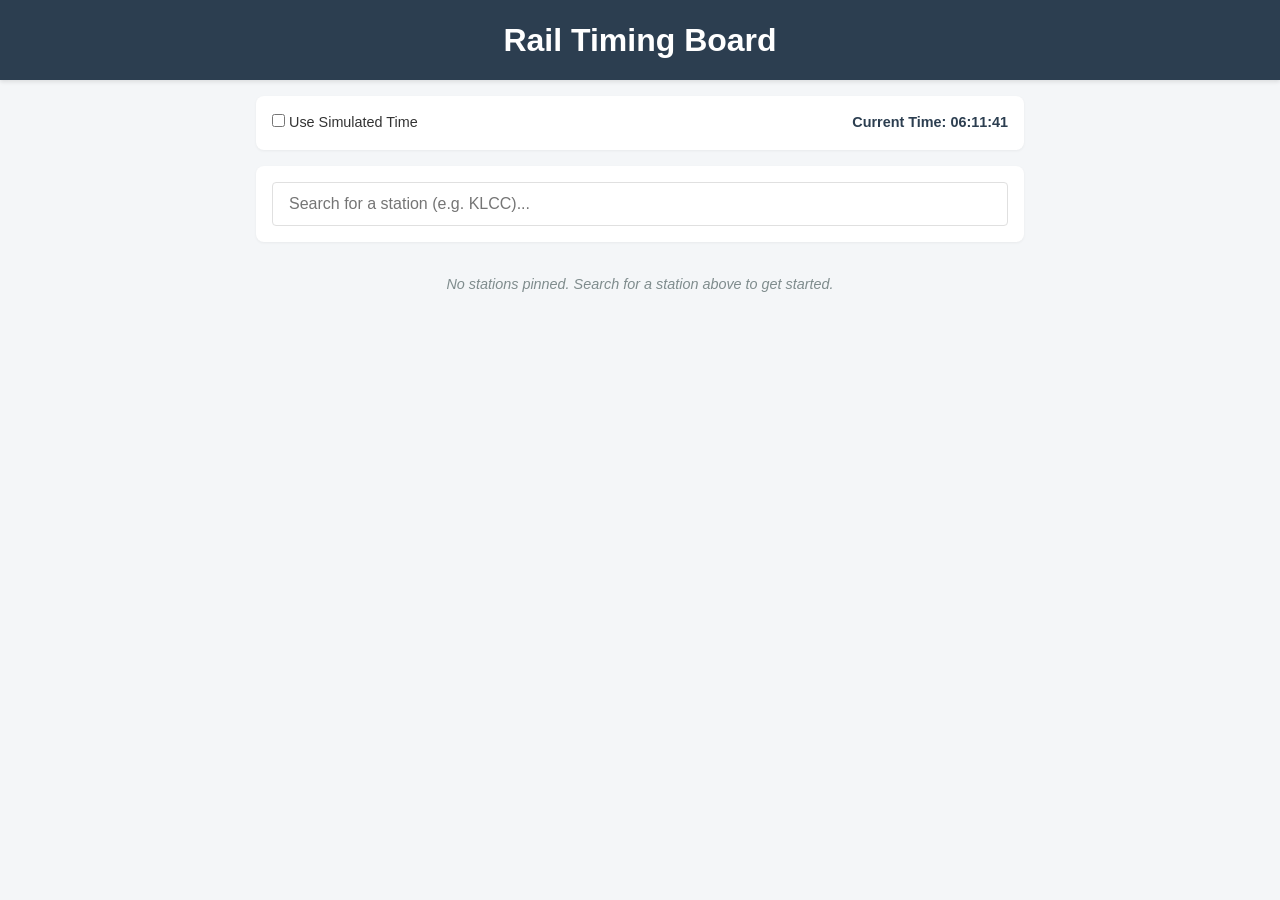
==== commit e247575b: "changed the project scope" ====
--- a/index.html
+++ b/index.html
@@ -1,643 +1,82 @@
-<!DOCTYPE html>
+<!doctype html>
 <html lang="en">
-<head>
-<meta charset="UTF-8">
-<title>RapidRail frequency visualizer</title>
-<style>
-  :root {
-    --bg: #0b0f14;
-    --panel: #121820;
-    --panel-2: #171f2a;
-    --border: #253141;
-    --text: #e7edf3;
-    --text-dim: #8a97a8;
-    --text-mute: #566274;
-    --accent: #4fb3ff;
-  }
-  * { box-sizing: border-box; }
-  body {
-    margin: 0;
-    background: var(--bg);
-    color: var(--text);
-    font-family: -apple-system, BlinkMacSystemFont, "Segoe UI", Helvetica, Arial, sans-serif;
-  }
-  #app { max-width: 1000px; margin: 0 auto; padding: 16px; padding-bottom: 40px; }
+	<head>
+		<meta charset="UTF-8" />
+		<meta name="viewport" content="width=device-width, initial-scale=1.0" />
+		<title>Rail Timing Board</title>
+		<link rel="stylesheet" href="styles.css" />
+	</head>
+	<body>
+		<header>
+			<h1>Rail Timing Board</h1>
+		</header>
 
-  .chips { display: flex; flex-wrap: wrap; gap: 6px; margin-bottom: 10px; }
-  .chip {
-    display: flex; align-items: center; gap: 6px;
-    font-size: 12px; padding: 6px 10px; border-radius: 999px;
-    border: 1px solid var(--border); background: var(--panel-2);
-    color: var(--text-dim); cursor: pointer; user-select: none;
-    transition: opacity .15s;
-  }
-  .chip .dot { width: 8px; height: 8px; border-radius: 50%; flex: none; }
-  .chip.off { opacity: 0.35; }
-  .chip.all { color: var(--text-dim); border-style: dashed; }
+		<main>
+			<section class="settings-panel">
+				<label>
+					<input type="checkbox" id="simulated-time-toggle" />
+					Use Simulated Time
+				</label>
+				<div id="simulated-time-controls" class="hidden">
+					<input type="datetime-local" id="simulated-datetime" />
+				</div>
+				<div class="current-time-display">
+					Current Time: <span id="clock">--:--:--</span>
+				</div>
+			</section>
 
-  .controls {
-    display: flex; align-items: center; gap: 14px; flex-wrap: wrap;
-    background: var(--panel); border: 1px solid var(--border); border-radius: 10px;
-    padding: 10px 14px; margin-bottom: 10px; font-size: 13px;
-  }
-  .controls button {
-    background: var(--panel-2); color: var(--text); border: 1px solid var(--border);
-    border-radius: 7px; padding: 6px 10px; font-size: 12px; cursor: pointer;
-  }
-  .controls button:hover { border-color: var(--accent); }
-  .controls button.active { border-color: var(--accent); color: var(--accent); }
-  .grow { flex: 1; min-width: 140px; display: flex; align-items: center; gap: 8px; }
-  input[type=range] { flex: 1; accent-color: var(--accent); }
-  select {
-    background: var(--panel-2); color: var(--text); border: 1px solid var(--border);
-    border-radius: 7px; padding: 6px 8px; font-size: 12px;
-  }
-  .clock { font-variant-numeric: tabular-nums; font-size: 15px; font-weight: 600; min-width: 78px; }
-  .label { color: var(--text-mute); font-size: 11px; text-transform: uppercase; letter-spacing: .04em; }
+			<section class="search-section">
+				<div class="search-container">
+					<input
+						type="text"
+						id="station-search"
+						placeholder="Search for a station (e.g. KLCC)..."
+						autocomplete="off"
+					/>
+					<div id="search-results" class="dropdown hidden"></div>
+				</div>
+			</section>
 
-  .mapwrap {
-    background: var(--panel); border: 1px solid var(--border); border-radius: 10px;
-    padding: 10px; position: relative;
-  }
-  svg { width: 100%; height: auto; display: block; }
-  .track { fill: none; stroke-width: 3; opacity: 0.55; }
-  .stopdot { fill: #0b0f14; stroke-width: 1.4; r: 2.6; cursor: pointer; }
-  .stopdot.pinned { stroke-width: 2.4; fill-opacity: 1; }
-  .train { r: 4.2; stroke: #0b0f14; stroke-width: 1; cursor: pointer; }
-  .train.dwell { r: 5; }
-  .train.pinned { stroke: #ffffff; stroke-width: 2; }
+			<section id="pinned-stations" class="stations-container">
+				<div class="loading" id="main-loading">Loading timetable data...</div>
+				<!-- Station cards go here -->
+			</section>
+		</main>
 
-  .footer { display:flex; justify-content: space-between; align-items:center; margin-top: 8px; font-size: 11px; color: var(--text-mute); }
-  .count { font-size: 12px; color: var(--text-dim); }
+		<template id="station-card-template">
+			<div class="station-card" data-stop-id="">
+				<div class="station-header">
+					<h2 class="station-name">Station Name</h2>
+					<button class="unpin-btn" aria-label="Unpin station">✖</button>
+				</div>
+				<div class="platforms-container">
+					<!-- Direction 0 -->
+					<div class="platform" data-dir="0">
+						<h3 class="platform-title">Direction 1</h3>
+						<div class="trains-list"></div>
+					</div>
+					<!-- Direction 1 -->
+					<div class="platform" data-dir="1">
+						<h3 class="platform-title">Direction 2</h3>
+						<div class="trains-list"></div>
+					</div>
+				</div>
+			</div>
+		</template>
 
-  /* hover tooltip */
-  #tooltip {
-    position: fixed; pointer-events: none; z-index: 50;
-    background: var(--panel-2); border: 1px solid var(--border-strong, var(--border));
-    border-radius: 8px; padding: 8px 10px; font-size: 12px; line-height: 1.5;
-    color: var(--text); max-width: 220px; display: none; box-shadow: 0 4px 16px rgba(0,0,0,0.4);
-  }
-  #tooltip .tt-title { font-weight: 600; margin-bottom: 2px; }
-  #tooltip .tt-line { color: var(--text-dim); }
+		<template id="train-row-template">
+			<div class="train-row">
+				<div class="train-route">
+					<span class="route-badge">Rt</span>
+					<span class="train-headsign">Headsign</span>
+				</div>
+				<div class="train-time">
+					<span class="time-absolute">00:00</span>
+					<span class="time-relative">-- min</span>
+				</div>
+			</div>
+		</template>
 
-  /* bottom sheet */
-  #overlay {
-    position: fixed; inset: 0; background: rgba(0,0,0,0.35);
-    opacity: 0; pointer-events: none; transition: opacity .18s; z-index: 40;
-  }
-  #overlay.open { opacity: 1; pointer-events: auto; }
-  #sheet {
-    position: fixed; left: 0; right: 0; bottom: 0; z-index: 41;
-    background: var(--panel); border-top: 1px solid var(--border);
-    border-radius: 14px 14px 0 0; padding: 16px 18px 20px;
-    max-width: 1000px; margin: 0 auto;
-    transform: translateY(105%); transition: transform .22s ease-out;
-    max-height: 60vh; overflow-y: auto;
-  }
-  #sheet.open { transform: translateY(0); }
-  #sheet .sheet-head { display: flex; align-items: center; justify-content: space-between; margin-bottom: 10px; }
-  #sheet .sheet-title { display: flex; align-items: center; gap: 8px; font-size: 16px; font-weight: 600; }
-  #sheet .sheet-title .swatch { width: 10px; height: 10px; border-radius: 50%; flex: none; }
-  #sheet .sheet-sub { color: var(--text-dim); font-size: 12px; margin-top: 2px; }
-  #sheet .closeBtn {
-    background: var(--panel-2); border: 1px solid var(--border); color: var(--text-dim);
-    border-radius: 7px; width: 28px; height: 28px; cursor: pointer; font-size: 14px; line-height: 1;
-  }
-  .sheet-row {
-    display: flex; align-items: center; justify-content: space-between;
-    padding: 8px 0; border-top: 1px solid var(--border); font-size: 13px;
-  }
-  .sheet-row:first-of-type { border-top: none; }
-  .sheet-row .rowlabel { color: var(--text-dim); }
-  .sheet-row .rowval { font-variant-numeric: tabular-nums; font-weight: 500; }
-  .direction-block { margin-bottom: 12px; }
-  .direction-block .dirlabel { font-size: 12px; color: var(--text-dim); margin-bottom: 4px; display:flex; justify-content: space-between; }
-  .arrival-chip {
-    display: inline-flex; align-items: center; justify-content: center;
-    background: var(--panel-2); border: 1px solid var(--border); border-radius: 7px;
-    padding: 5px 9px; font-size: 12px; margin-right: 6px; font-variant-numeric: tabular-nums;
-  }
-</style>
-</head>
-<body>
-<div id="app">
-
-  <div class="chips" id="chips"></div>
-
-  <div class="controls">
-    <button id="playBtn">Pause</button>
-    <div class="grow">
-      <span class="label">Speed</span>
-      <input type="range" id="speed" min="0" max="6" step="1" value="4">
-      <span id="speedLabel" style="min-width:38px;">30x</span>
-    </div>
-    <div class="clock" id="clock">--:--:--</div>
-    <button id="nowBtn">Now</button>
-    <select id="daySelect">
-      <option value="MonFri">Mon-Fri</option>
-      <option value="Sat">Saturday</option>
-      <option value="Sun">Sunday</option>
-    </select>
-  </div>
-
-  <div class="mapwrap">
-    <svg id="map" viewBox="0 0 900 700" xmlns="http://www.w3.org/2000/svg"></svg>
-  </div>
-
-  <div class="footer">
-    <span>Klang Valley rail network — schedule-accurate simulation from GTFS frequencies</span>
-    <span class="count" id="trainCount">0 trains active</span>
-  </div>
-
-</div>
-
-<div id="tooltip"></div>
-<div id="overlay"></div>
-<div id="sheet">
-  <div class="sheet-head">
-    <div>
-      <div class="sheet-title" id="sheetTitle"></div>
-      <div class="sheet-sub" id="sheetSub"></div>
-    </div>
-    <button class="closeBtn" id="sheetClose">&#10005;</button>
-  </div>
-  <div id="sheetBody"></div>
-</div>
-
-<script id="gtfs-data" type="application/json">{"meta":{"viewW":900,"viewH":700},"stops":{"AG18":{"name":"Ampang","x":745.0,"y":206.1},"AG17":{"name":"Cahaya","x":738.2,"y":226.0},"AG16":{"name":"Cempaka","x":730.6,"y":230.5},"AG15":{"name":"Pandan Indah","x":717.5,"y":238.2},"AG14":{"name":"Pandan Jaya","x":702.4,"y":247.2},"AG13":{"name":"Maluri","x":678.3,"y":261.2},"AG12":{"name":"Miharja","x":659.3,"y":265.9},"AG11":{"name":"Chan Sow Lin","x":654.6,"y":251.4},"AG10":{"name":"Pudu","x":647.1,"y":237.6},"AG9":{"name":"Hang Tuah","x":635.0,"y":227.1},"AG8":{"name":"Plaza Rakyat","x":627.1,"y":218.9},"AG7":{"name":"Masjid Jamek","x":615.4,"y":208.2},"AG6":{"name":"Bandaraya - Uob","x":611.6,"y":195.4},"AG5":{"name":"Sultan Ismail","x":610.8,"y":183.8},"AG4":{"name":"Pwtc","x":609.7,"y":173.4},"AG3":{"name":"Titiwangsa","x":613.4,"y":158.8},"AG2":{"name":"Sentul","x":613.7,"y":148.7},"AG1":{"name":"Sentul Timur","x":613.1,"y":133.6},"KJ37":{"name":"Putra Heights","x":369.3,"y":520.2},"KJ36":{"name":"Subang Alam","x":362.8,"y":493.3},"KJ35":{"name":"Alam Megah","x":362.3,"y":465.3},"KJ34":{"name":"Usj 21","x":382.0,"y":451.6},"KJ33":{"name":"Wawasan","x":395.5,"y":441.1},"KJ32":{"name":"Taipan","x":399.4,"y":414.4},"KJ31":{"name":"Usj 7","x":403.3,"y":400.5},"KJ30":{"name":"Ss 18","x":390.6,"y":375.6},"KJ29":{"name":"Ss 15","x":390.7,"y":357.7},"KJ28":{"name":"Subang Jaya","x":395.1,"y":339.9},"KJ27":{"name":"Glenmarie","x":400.1,"y":319.4},"KJ26":{"name":"Ara Damansara","x":391.5,"y":291.1},"KJ25":{"name":"Lembah Subang","x":401.0,"y":284.0},"KJ24":{"name":"Kelana Jaya","x":428.0,"y":283.2},"KJ23":{"name":"Taman Bahagia","x":445.4,"y":286.7},"KJ22":{"name":"Taman Paramount","x":466.4,"y":299.1},"KJ21":{"name":"Asia Jaya","x":496.0,"y":299.8},"KJ20":{"name":"Taman Jaya","x":511.3,"y":300.3},"KJ19":{"name":"Universiti","x":544.7,"y":278.9},"KJ18":{"name":"Kerinchi","x":558.8,"y":277.1},"KJ17":{"name":"Abdullah Hukum","x":567.6,"y":270.5},"KJ16":{"name":"Bangsar - Bank Rakyat","x":580.2,"y":252.4},"KJ15":{"name":"Kl Sentral - Redone","x":594.8,"y":238.5},"KJ14":{"name":"Pasar Seni","x":613.3,"y":222.2},"KJ13":{"name":"Masjid Jamek","x":616.3,"y":207.3},"KJ12":{"name":"Dang Wangi","x":626.8,"y":192.6},"KJ11":{"name":"Kampung Baru - Cbp Coopbank Pertama","x":636.3,"y":183.5},"KJ10":{"name":"Klcc","x":649.8,"y":188.5},"KJ9":{"name":"Ampang Park","x":661.5,"y":186.6},"KJ8":{"name":"Damai","x":672.7,"y":177.4},"KJ7":{"name":"Dato' Keramat","x":687.6,"y":176.0},"KJ6":{"name":"Jelatek","x":694.7,"y":171.7},"KJ5":{"name":"Setiawangsa","x":695.8,"y":154.2},"KJ4":{"name":"Sri Rampai","x":699.1,"y":106.5},"KJ3":{"name":"Wangsa Maju","x":687.5,"y":93.1},"KJ2":{"name":"Taman Melati","x":667.5,"y":64.9},"KJ1":{"name":"Gombak","x":672.5,"y":40.0},"SP31":{"name":"Putra Heights","x":369.4,"y":520.7},"SP29":{"name":"Puchong Prima","x":412.5,"y":512.9},"SP28":{"name":"Puchong Perdana","x":429.5,"y":496.4},"SP27":{"name":"Bandar Puteri","x":445.4,"y":477.6},"SP26":{"name":"Taman Perindustrian Puchong","x":446.7,"y":466.0},"SP25":{"name":"Pusat Bandar Puchong","x":451.9,"y":444.9},"SP24":{"name":"Ioi Puchong Jaya","x":461.9,"y":414.5},"SP22":{"name":"Kinrara","x":509.4,"y":409.6},"SP21":{"name":"Alam Sutera","x":534.2,"y":401.0},"SP20":{"name":"Muhibbah","x":546.6,"y":385.7},"SP19":{"name":"Awan Besar","x":562.9,"y":385.9},"SP18":{"name":"Sri Petaling","x":596.5,"y":387.3},"SP17":{"name":"Bukit Jalil","x":606.8,"y":393.9},"SP16":{"name":"Sungai Besi","x":639.2,"y":382.4},"SP15":{"name":"Bandar Tasik Selatan","x":645.4,"y":357.5},"SP14":{"name":"Bandar Tun Razak","x":648.2,"y":329.9},"SP13":{"name":"Salak Selatan","x":635.4,"y":304.2},"SP12":{"name":"Cheras","x":651.7,"y":283.0},"SP11":{"name":"Chan Sow Lin","x":654.6,"y":251.4},"SP10":{"name":"Pudu","x":647.1,"y":237.6},"SP9":{"name":"Hang Tuah","x":635.0,"y":227.1},"SP8":{"name":"Plaza Rakyat","x":627.1,"y":218.9},"SP7":{"name":"Masjid Jamek","x":615.4,"y":208.2},"SP6":{"name":"Bandaraya - Uob","x":611.6,"y":195.4},"SP5":{"name":"Sultan Ismail","x":610.8,"y":183.8},"SP4":{"name":"Pwtc","x":609.7,"y":173.4},"SP3":{"name":"Titiwangsa","x":613.4,"y":158.8},"SP2":{"name":"Sentul","x":613.7,"y":148.7},"SP1":{"name":"Sentul Timur","x":613.1,"y":133.6},"KG04":{"name":"Kwasa Damansara","x":362.3,"y":153.4},"KG05":{"name":"Kwasa Sentral","x":347.3,"y":165.7},"KG06":{"name":"Kota Damansara","x":375.9,"y":206.5},"KG07":{"name":"Surian","x":406.9,"y":207.8},"KG08":{"name":"Mutiara Damansara","x":437.7,"y":195.9},"KG09":{"name":"Bandar Utama","x":457.1,"y":213.4},"KG10":{"name":"Taman Tun Dr Ismail","x":481.4,"y":235.0},"KG12":{"name":"Phileo Damansara","x":505.7,"y":247.8},"KG13":{"name":"Pusat Bandar Damansara","x":547.2,"y":220.1},"KG14":{"name":"Semantan","x":552.6,"y":204.8},"KG15":{"name":"Muzium Negara","x":597.0,"y":232.6},"KG16":{"name":"Pasar Seni","x":613.8,"y":222.5},"KG17":{"name":"Merdeka","x":627.0,"y":223.1},"KG18A":{"name":"Bukit Bintang ","x":645.1,"y":213.9},"KG20":{"name":"Tun Razak Exchange","x":663.8,"y":222.2},"KG21":{"name":"Cochrane","x":669.5,"y":241.7},"KG22":{"name":"Maluri","x":679.4,"y":260.5},"KG23":{"name":"Taman Pertama","x":682.6,"y":283.1},"KG24":{"name":"Taman Midah","x":688.3,"y":299.5},"KG25":{"name":"Taman Mutiara","x":705.1,"y":327.0},"KG26":{"name":"Taman Connaught","x":714.9,"y":351.1},"KG27":{"name":"Taman Suntex","x":752.2,"y":366.6},"KG28":{"name":"Sri Raya","x":771.2,"y":385.6},"KG29":{"name":"Bandar Tun Hussein Onn","x":775.7,"y":414.2},"KG30":{"name":"Batu 11 Cheras","x":772.2,"y":428.3},"KG31":{"name":"Bukit Dukung","x":767.5,"y":458.7},"KG33":{"name":"Sungai Jernih","x":793.5,"y":510.6},"KG34":{"name":"Stadium Kajang","x":798.6,"y":523.7},"KG35":{"name":"Kajang","x":806.6,"y":547.6},"PY01":{"name":"Kwasa Damansara","x":362.5,"y":153.1},"PY03":{"name":"Kampung Selamat","x":375.5,"y":110.4},"PY04":{"name":"Sungai Buloh","x":382.1,"y":91.7},"PY05":{"name":"Damansara Damai","x":404.2,"y":105.0},"PY06":{"name":"Sri Damansara Barat","x":436.1,"y":108.5},"PY07":{"name":"Sri Damansara Sentral","x":462.8,"y":107.2},"PY08":{"name":"Sri Damansara Timur","x":477.7,"y":88.8},"PY09":{"name":"Metro Prima","x":499.4,"y":75.4},"PY10":{"name":"Kepong Baru","x":517.3,"y":81.0},"PY11":{"name":"Jinjang","x":532.9,"y":85.4},"PY12":{"name":"Sri Delima","x":553.1,"y":90.3},"PY13":{"name":"Kampung Batu","x":572.9,"y":93.6},"PY14":{"name":"Kentomen","x":581.5,"y":113.7},"PY15":{"name":"Jalan Ipoh","x":584.4,"y":126.6},"PY16":{"name":"Sentul Barat","x":591.7,"y":146.9},"PY17":{"name":"Titiwangsa","x":614.3,"y":157.7},"PY18":{"name":"Hospital Kuala Lumpur","x":627.7,"y":157.7},"PY19":{"name":"Raja Uda","x":643.5,"y":170.2},"PY20":{"name":"Ampang Park","x":659.1,"y":181.8},"PY21":{"name":"Persiaran Klcc","x":660.1,"y":192.2},"PY22":{"name":"Conlay","x":659.5,"y":203.8},"PY23":{"name":"Tun Razak Exchange","x":664.2,"y":221.2},"PY24":{"name":"Chan Sow Lin","x":656.7,"y":250.8},"PY27":{"name":"Kuchai","x":610.8,"y":330.0},"PY28":{"name":"Taman Naga Emas","x":622.5,"y":354.2},"PY29":{"name":"Sungai Besi","x":639.9,"y":382.6},"PY31":{"name":"Serdang Raya Utara","x":632.8,"y":427.6},"PY32":{"name":"Serdang Raya Selatan","x":638.1,"y":454.5},"PY33":{"name":"Serdang Jaya","x":641.1,"y":468.5},"PY34":{"name":"Upm","x":633.8,"y":495.2},"PY36":{"name":"Taman Equine","x":566.7,"y":534.1},"PY37":{"name":"Putra Permai","x":543.4,"y":546.4},"PY38":{"name":"16 Sierra","x":530.8,"y":583.9},"PY39":{"name":"Cyberjaya Utara","x":535.9,"y":614.5},"PY40":{"name":"Cyberjaya City Centre","x":553.4,"y":638.1},"PY41":{"name":"Putrajaya Sentral","x":564.8,"y":652.6},"MR1":{"name":"Kl Sentral","x":598.0,"y":241.7},"MR2":{"name":"Tun Sambanthan","x":604.2,"y":244.8},"MR3":{"name":"Maharajalela","x":621.3,"y":229.7},"MR4":{"name":"Hang Tuah","x":635.1,"y":226.1},"MR5":{"name":"Imbi","x":642.0,"y":221.4},"MR6":{"name":"Bukit Bintang ","x":646.2,"y":214.9},"MR7":{"name":"Raja Chulan","x":644.0,"y":205.0},"MR8":{"name":"Bukit Nanas","x":632.6,"y":194.1},"MR9":{"name":"Medan Tuanku","x":620.5,"y":187.7},"MR10":{"name":"Chow Kit","x":619.5,"y":171.4},"MR11":{"name":"Titiwangsa","x":614.7,"y":159.5},"BRT1":{"name":"Sunway-Setia Jaya","x":444.3,"y":343.7},"BRT2":{"name":"Mentari","x":439.8,"y":357.4},"BRT3":{"name":"Sunway Lagoon ","x":441.0,"y":368.6},"BRT4":{"name":"Sunmed","x":436.9,"y":378.8},"BRT5":{"name":"Sunu-Monash","x":422.5,"y":379.2},"BRT6":{"name":"South Quay-Usj 1","x":412.9,"y":386.7},"BRT7":{"name":"Usj7","x":402.7,"y":399.8},"SA1":{"name":"Bandar Utama","x":457.1,"y":217.5},"SA2":{"name":"Kayu Ara","x":453.2,"y":237.9},"SA3":{"name":"Bandar Utama 11","x":428.3,"y":240.7},"SA5":{"name":"Damansara Idaman","x":407.4,"y":262.2},"SA6":{"name":"Subang","x":401.1,"y":296.2},"SA7":{"name":"Glenmarie 2","x":396.1,"y":318.3},"SA9":{"name":"Kerjaya","x":341.8,"y":344.9},"SA10":{"name":"Stadium Shah Alam","x":315.2,"y":350.0},"SA12":{"name":"Dato' Menteri - Sa Sentral","x":258.6,"y":370.4},"SA14":{"name":"Uitm Shah Alam","x":217.9,"y":385.1},"SA15":{"name":"Seksyen 7","x":188.5,"y":375.5},"SA17":{"name":"Bandar Baru Klang","x":145.6,"y":385.1},"SA18":{"name":"Pasar Klang","x":115.6,"y":374.4},"SA19":{"name":"Jalan Meru","x":117.8,"y":392.5},"SA20":{"name":"Jambatan Kota","x":108.8,"y":416.3},"SA21":{"name":"Taman Selatan","x":98.1,"y":458.2},"SA22":{"name":"Seri Andalas","x":94.7,"y":480.3},"SA23":{"name":"Klang Jaya","x":96.9,"y":501.8},"SA24":{"name":"Bandar Bukit Tinggi","x":105.4,"y":526.7},"SA26":{"name":"Johan Setia","x":132.6,"y":561.2}},"stops_by_line":{"AGL":["AG18","AG17","AG16","AG15","AG14","AG13","AG12","AG11","AG10","AG9","AG8","AG7","AG6","AG5","AG4","AG3","AG2","AG1"],"KJL":["KJ37","KJ36","KJ35","KJ34","KJ33","KJ32","KJ31","KJ30","KJ29","KJ28","KJ27","KJ26","KJ25","KJ24","KJ23","KJ22","KJ21","KJ20","KJ19","KJ18","KJ17","KJ16","KJ15","KJ14","KJ13","KJ12","KJ11","KJ10","KJ9","KJ8","KJ7","KJ6","KJ5","KJ4","KJ3","KJ2","KJ1"],"SPL":["SP31","SP29","SP28","SP27","SP26","SP25","SP24","SP22","SP21","SP20","SP19","SP18","SP17","SP16","SP15","SP14","SP13","SP12","SP11","SP10","SP9","SP8","SP7","SP6","SP5","SP4","SP3","SP2","SP1"],"KGL":["KG04","KG05","KG06","KG07","KG08","KG09","KG10","KG12","KG13","KG14","KG15","KG16","KG17","KG18A","KG20","KG21","KG22","KG23","KG24","KG25","KG26","KG27","KG28","KG29","KG30","KG31","KG33","KG34","KG35"],"PYL":["PY01","PY03","PY04","PY05","PY06","PY07","PY08","PY09","PY10","PY11","PY12","PY13","PY14","PY15","PY16","PY17","PY18","PY19","PY20","PY21","PY22","PY23","PY24","PY27","PY28","PY29","PY31","PY32","PY33","PY34","PY36","PY37","PY38","PY39","PY40","PY41"],"MRL":["MR1","MR2","MR3","MR4","MR5","MR6","MR7","MR8","MR9","MR10","MR11"],"BRT":["BRT1","BRT2","BRT3","BRT4","BRT5","BRT6","BRT7"],"SAL":["SA1","SA2","SA3","SA5","SA6","SA7","SA9","SA10","SA12","SA14","SA15","SA17","SA18","SA19","SA20","SA21","SA22","SA23","SA24","SA26"]},"shapes":{"shp_AG_0":[[745.7,205.1],[745.3,217.8],[744.9,219.2],[743.9,221.3],[742.7,223.0],[738.4,225.9],[736.7,227.1],[732.1,229.5],[731.0,230.2],[718.2,237.8],[716.8,238.6],[702.3,247.1],[687.0,255.8],[681.8,258.9],[679.8,260.0],[677.7,261.2],[675.5,262.5],[673.4,263.8],[670.4,265.5],[668.3,266.6],[667.0,267.0],[666.0,267.2],[664.6,267.4],[663.9,267.4],[663.0,267.3],[662.4,267.1],[661.5,266.9],[660.4,266.4],[659.9,266.2],[659.2,265.8],[658.4,265.4],[658.0,265.1],[657.7,264.8],[656.6,263.9],[655.5,261.7],[655.0,260.5],[654.5,259.1],[654.1,258.0],[654.0,257.1],[653.9,255.4],[654.0,254.3],[654.2,253.3],[654.5,251.7],[654.6,251.1],[654.8,250.2],[655.0,248.9],[655.1,247.9],[655.1,246.9],[654.7,245.6],[654.3,244.7],[654.0,244.0],[653.2,243.1],[652.2,242.2],[652.0,242.0],[650.8,241.2],[650.1,240.7],[649.3,240.0],[648.8,239.6],[648.5,239.2],[647.9,238.3],[647.4,237.6],[647.0,237.1],[646.1,235.7],[645.6,235.1],[644.7,234.3],[643.8,233.7],[642.6,232.8],[641.4,231.9],[639.7,230.5],[638.2,229.5],[636.7,228.4],[635.2,227.3],[634.7,226.9],[632.8,225.2],[632.2,224.7],[631.6,224.0],[630.8,223.2],[630.1,222.5],[629.4,221.6],[628.8,220.8],[628.2,219.7],[627.4,218.9],[626.7,218.2],[626.0,217.5],[625.5,216.9],[625.1,216.5],[624.7,216.2],[624.3,216.1],[623.8,216.0],[623.2,215.8],[622.8,215.6],[622.6,215.5],[622.2,215.3],[621.9,215.0],[621.7,214.7],[621.2,214.0],[620.6,213.4],[619.7,212.6],[619.0,211.7],[617.9,210.6],[616.4,209.0],[615.8,208.2],[615.0,207.1],[613.8,205.9],[613.2,205.1],[612.7,204.7],[612.2,204.5],[611.7,204.2],[611.1,203.9],[610.6,203.6],[610.3,203.1],[610.1,202.8],[610.0,202.3],[609.9,201.8],[610.0,201.1],[610.1,200.4],[610.3,199.7],[610.5,198.8],[610.8,197.8],[611.1,196.8],[611.3,195.9],[611.4,195.5],[611.6,194.5],[611.6,194.0],[611.6,193.0],[611.4,191.8],[611.1,191.2],[610.8,190.4],[610.4,189.4],[610.2,188.7],[610.1,188.0],[610.0,187.3],[610.1,186.6],[610.2,185.9],[610.5,185.0],[610.7,184.4],[610.8,184.0],[611.1,183.0],[611.2,182.3],[611.3,181.8],[611.3,181.4],[611.2,181.0],[611.1,180.7],[610.8,180.2],[610.3,179.5],[610.0,178.9],[609.8,178.4],[609.8,178.0],[609.8,177.5],[609.8,177.1],[610.0,176.5],[610.2,175.8],[610.3,175.4],[610.3,174.6],[609.8,173.0],[609.6,172.2],[609.2,170.5],[609.1,169.9],[609.2,169.5],[609.2,169.2],[609.6,168.5],[609.8,168.2],[610.3,167.6],[610.8,167.1],[611.4,166.3],[612.0,165.7],[612.4,165.2],[612.7,164.7],[613.0,164.2],[613.3,163.6],[613.4,163.0],[613.5,162.4],[613.6,161.7],[613.5,161.0],[613.4,159.8],[613.3,158.9],[613.1,157.8],[613.0,156.9],[613.1,156.0],[613.1,155.3],[613.4,154.8],[613.5,154.4],[613.7,154.0],[614.0,153.5],[614.3,152.7],[614.5,152.0],[614.5,151.5],[614.5,150.9],[614.4,150.1],[614.2,149.5],[613.8,148.4],[613.4,147.2],[612.7,145.4],[612.0,143.5],[611.7,142.4],[611.7,141.8],[611.6,141.4],[611.7,140.8],[611.8,140.4],[612.0,139.8],[612.2,139.4],[612.5,138.9],[612.9,138.3],[613.3,137.5],[613.6,136.7],[613.7,136.4],[613.7,135.9],[613.5,134.7],[613.3,133.6],[613.0,132.1]],"shp_BRT_0":[[444.5,343.3],[444.2,343.4],[443.9,343.5],[443.8,343.6],[443.7,343.7],[443.6,343.9],[443.6,344.1],[443.6,344.4],[443.7,344.9],[443.7,345.4],[443.7,345.8],[443.7,346.1],[443.7,346.5],[443.7,346.8],[443.7,347.1],[443.6,347.3],[443.5,347.4],[443.4,347.5],[443.2,347.6],[443.0,347.6],[442.1,347.6],[441.2,347.7],[440.8,347.7],[440.6,347.7],[440.4,347.8],[440.3,347.9],[440.2,348.0],[440.1,348.2],[440.0,348.7],[440.0,349.8],[440.0,352.6],[440.0,355.5],[440.0,357.6],[440.0,358.1],[440.0,359.8],[440.0,360.0],[440.0,360.2],[440.1,360.4],[440.6,361.2],[440.9,361.7],[441.0,361.9],[441.0,362.2],[441.1,362.5],[441.1,363.3],[441.1,366.4],[441.0,368.1],[441.0,370.3],[441.0,371.1],[441.0,373.1],[441.0,375.7],[441.0,377.2],[441.0,377.8],[441.0,378.0],[440.9,378.3],[440.9,378.6],[440.7,378.7],[440.5,378.9],[440.3,378.9],[440.0,379.0],[439.1,379.0],[437.9,379.0],[435.4,378.9],[433.2,378.9],[432.7,378.9],[431.3,378.9],[430.1,379.1],[429.2,379.1],[427.9,379.1],[427.1,379.2],[426.3,379.3],[425.6,379.3],[423.9,379.3],[423.3,379.3],[422.4,379.3],[421.5,379.4],[420.7,379.4],[420.0,379.3],[418.9,379.3],[418.3,379.3],[417.6,379.4],[417.4,379.4],[417.0,379.6],[416.9,379.7],[416.7,379.9],[416.6,380.1],[416.5,380.3],[416.5,382.1],[416.5,384.1],[416.5,384.5],[416.4,385.1],[416.3,385.5],[416.1,385.9],[415.8,386.4],[415.5,386.7],[415.0,386.9],[413.8,386.9],[411.2,386.9],[409.0,386.9],[408.2,386.9],[407.8,387.0],[407.6,387.1],[407.4,387.4],[407.2,387.7],[407.2,388.0],[407.1,388.3],[407.1,388.9],[407.1,390.9],[407.0,393.5],[407.0,395.0],[407.0,395.2],[407.1,395.5],[407.2,396.0],[407.3,396.7],[407.3,397.0],[407.2,397.3],[407.0,397.5],[406.1,397.6],[403.8,397.6],[403.6,397.6],[403.4,397.7],[403.3,397.9],[403.3,398.3],[403.3,398.6]],"shp_KJ_0":[[367.6,519.4],[366.4,518.7],[365.5,518.3],[364.9,517.7],[364.7,517.5],[364.6,517.3],[364.4,517.0],[364.3,516.7],[364.2,516.3],[364.2,516.0],[364.2,515.6],[364.2,514.8],[364.1,513.9],[364.0,513.0],[364.0,510.5],[364.0,510.2],[364.0,509.6],[364.0,509.1],[364.0,508.6],[363.9,508.1],[363.9,507.7],[363.7,507.1],[363.6,506.7],[363.4,506.2],[363.2,505.7],[363.1,505.1],[362.9,504.7],[362.7,504.2],[362.6,503.7],[362.5,503.1],[362.5,502.2],[362.5,501.1],[362.5,500.1],[362.5,499.3],[362.5,498.3],[362.5,497.1],[362.5,496.5],[362.5,495.1],[362.5,493.1],[362.6,491.8],[362.6,490.4],[362.5,489.8],[362.5,489.4],[362.4,489.0],[362.2,488.4],[362.0,487.4],[361.8,486.7],[361.7,486.0],[361.6,485.2],[361.6,484.5],[361.6,483.9],[361.7,483.4],[361.9,482.4],[362.1,481.6],[362.3,480.8],[362.4,480.1],[362.4,479.4],[362.4,478.2],[362.4,477.4],[362.4,476.4],[362.3,474.2],[362.2,472.1],[362.2,470.9],[362.3,468.7],[362.3,465.3],[362.3,463.5],[362.4,461.4],[362.3,458.5],[362.3,456.8],[362.3,455.1],[362.3,454.6],[362.3,454.1],[362.3,453.6],[362.4,453.3],[362.5,452.9],[362.6,452.5],[362.8,452.1],[363.1,451.8],[363.3,451.6],[363.6,451.4],[363.8,451.2],[364.1,451.0],[364.4,450.8],[364.7,450.7],[365.2,450.6],[365.6,450.6],[366.2,450.5],[366.9,450.4],[367.5,450.3],[367.9,450.3],[368.4,450.3],[369.5,450.3],[370.6,450.5],[371.7,450.6],[372.4,450.7],[373.2,450.7],[373.7,450.8],[374.3,451.0],[374.9,451.3],[375.6,451.7],[376.3,452.2],[376.9,452.8],[377.5,453.2],[377.9,453.5],[378.3,453.6],[378.6,453.7],[379.1,453.7],[379.6,453.6],[380.0,453.5],[380.5,453.2],[381.3,452.5],[382.0,452.0],[382.9,451.3],[383.8,450.7],[384.2,450.4],[384.6,450.3],[384.9,450.1],[385.4,449.9],[385.9,449.8],[386.5,449.7],[386.9,449.7],[387.1,449.7],[388.0,449.7],[388.7,449.6],[389.2,449.5],[390.0,449.4],[390.6,449.3],[391.3,449.2],[391.8,449.0],[392.3,448.8],[392.7,448.6],[393.2,448.3],[393.7,447.9],[394.0,447.6],[394.2,447.2],[394.6,446.6],[394.9,445.9],[395.0,445.2],[395.0,444.3],[395.1,443.1],[395.0,442.3],[395.0,441.1],[395.0,440.4],[395.0,439.2],[395.0,437.7],[395.1,433.9],[395.1,432.2],[395.0,429.6],[395.0,426.6],[395.0,423.7],[395.0,422.2],[395.1,421.6],[395.2,420.9],[395.3,420.3],[395.5,419.8],[395.8,419.2],[396.3,418.5],[397.0,417.6],[397.9,416.6],[398.6,415.8],[399.1,415.1],[399.9,414.2],[400.7,413.3],[401.4,412.5],[402.0,411.8],[402.3,411.1],[402.5,410.6],[402.7,410.0],[402.8,409.5],[402.8,408.8],[402.8,408.0],[402.8,407.2],[402.8,402.0],[402.8,400.6],[402.8,399.0],[402.8,397.1],[402.9,395.3],[402.9,394.4],[402.9,393.9],[403.1,393.3],[403.3,392.7],[403.6,391.7],[404.2,390.1],[404.9,388.6],[405.2,387.7],[405.3,387.0],[405.3,386.5],[405.3,386.1],[405.1,385.7],[404.8,385.3],[404.5,384.9],[404.2,384.7],[403.9,384.5],[403.6,384.5],[403.2,384.4],[402.7,384.4],[402.0,384.4],[401.1,384.5],[400.4,384.5],[399.7,384.5],[398.8,384.4],[398.1,384.4],[397.2,384.3],[396.1,384.2],[394.7,384.2],[393.9,384.2],[393.3,384.2],[392.9,384.1],[392.5,384.0],[392.0,383.8],[391.7,383.5],[391.4,383.2],[391.1,382.9],[390.9,382.4],[390.9,381.7],[390.9,379.5],[390.9,376.7],[390.9,375.0],[390.9,372.9],[390.9,371.7],[390.9,366.9],[390.9,364.2],[390.9,361.1],[390.9,358.5],[391.0,356.4],[391.0,355.2],[391.0,354.6],[391.0,354.1],[390.8,353.6],[390.6,352.9],[390.0,351.9],[389.0,350.4],[388.4,349.3],[387.9,348.7],[387.6,348.0],[387.1,347.1],[386.7,346.2],[386.2,345.2],[385.9,344.3],[385.8,343.8],[385.8,343.3],[385.9,342.7],[386.3,342.1],[386.8,341.7],[387.5,341.2],[388.2,340.8],[389.4,340.2],[390.4,339.7],[391.1,339.5],[391.8,339.4],[392.4,339.4],[394.1,339.5],[396.1,339.6],[397.3,339.6],[398.3,339.6],[399.1,339.4],[399.9,339.0],[400.3,338.5],[400.6,337.9],[400.8,337.2],[400.8,336.7],[400.7,335.9],[400.3,335.2],[399.9,334.5],[399.6,333.7],[399.4,333.1],[399.3,332.4],[399.3,331.8],[399.3,331.1],[399.5,330.2],[399.7,329.1],[400.4,326.1],[400.8,324.3],[401.0,323.4],[401.1,322.3],[401.1,321.0],[400.8,319.7],[400.2,318.2],[399.5,316.2],[398.7,314.4],[397.6,311.5],[397.0,310.5],[396.5,309.8],[395.9,309.0],[395.4,308.4],[395.1,307.7],[394.7,306.9],[394.1,305.5],[393.5,304.1],[392.6,301.5],[391.6,299.1],[390.7,296.7],[390.5,296.0],[390.5,295.2],[390.8,294.5],[391.2,293.2],[392.1,291.0],[394.3,285.5],[394.9,284.4],[395.4,283.8],[395.9,283.4],[396.5,283.0],[397.4,282.7],[398.1,282.6],[398.8,282.7],[399.3,282.9],[400.1,283.2],[400.7,283.6],[401.4,284.0],[402.2,284.6],[403.0,285.1],[403.7,285.6],[404.2,285.8],[404.7,285.9],[405.3,286.0],[406.8,286.2],[409.0,286.1],[410.1,285.7],[411.4,284.7],[412.5,284.1],[413.7,283.8],[414.6,283.6],[416.6,282.3],[418.4,281.4],[419.0,281.2],[419.5,281.2],[420.3,281.3],[421.4,281.6],[428.0,283.2],[443.9,286.6],[445.3,286.8],[450.1,287.9],[450.8,288.1],[451.7,288.7],[453.0,289.6],[458.7,293.9],[462.2,296.4],[465.0,298.1],[466.4,299.1],[468.4,300.3],[469.6,301.3],[470.0,301.4],[473.8,301.9],[475.4,302.0],[476.5,302.0],[478.2,301.8],[485.3,301.0],[488.4,300.6],[492.3,300.2],[495.9,299.7],[498.9,299.4],[501.3,299.0],[502.8,298.9],[503.3,298.9],[504.8,299.1],[509.8,300.1],[511.3,300.3],[512.7,300.6],[514.8,300.8],[516.0,300.8],[517.1,300.8],[518.0,301.0],[519.1,301.1],[520.1,301.2],[520.7,301.1],[521.3,300.9],[523.9,299.3],[525.8,298.2],[527.5,297.1],[529.4,295.9],[531.7,294.5],[533.1,293.6],[534.0,293.0],[534.6,292.3],[535.1,291.9],[535.5,291.0],[535.8,290.5],[537.0,287.6],[538.1,285.2],[539.0,283.1],[539.2,282.6],[539.4,282.1],[539.8,281.4],[540.1,281.0],[540.4,280.7],[541.1,280.2],[542.9,279.2],[543.7,279.0],[544.8,279.0],[545.4,279.0],[547.0,278.9],[548.9,278.8],[550.2,278.7],[551.9,278.7],[552.8,278.7],[553.4,278.6],[554.2,278.2],[554.9,277.8],[555.4,277.5],[556.0,277.2],[556.4,277.0],[557.8,277.0],[558.8,277.1],[560.0,277.2],[560.8,277.2],[561.4,277.4],[561.6,277.5],[562.5,277.9],[563.1,278.1],[563.8,278.1],[564.6,277.9],[565.0,277.7],[565.4,277.4],[565.8,276.8],[566.0,276.4],[566.2,275.7],[566.3,275.0],[566.4,274.2],[566.6,273.2],[567.3,271.3],[567.6,270.5],[567.9,269.7],[568.2,269.0],[568.4,268.2],[568.7,267.8],[569.1,267.2],[570.9,265.2],[571.9,264.1],[572.9,263.0],[574.1,262.0],[574.5,261.5],[575.2,260.9],[575.7,260.3],[576.3,259.5],[576.8,258.9],[577.0,258.5],[577.4,258.0],[577.7,257.4],[578.2,256.1],[578.6,255.1],[578.8,254.5],[579.2,253.9],[579.3,253.6],[580.2,252.4],[580.6,251.8],[581.1,251.2],[581.7,250.6],[582.4,250.0],[583.1,249.7],[583.7,249.4],[584.3,248.9],[584.6,248.6],[585.0,248.1],[585.4,247.5],[587.6,244.9],[588.6,243.7],[589.8,242.6],[591.4,241.3],[592.7,240.5],[594.1,239.7],[596.4,238.4],[597.3,238.0],[598.2,237.3],[599.6,236.3],[601.1,235.4],[602.7,234.5],[604.4,233.8],[605.8,233.3],[606.3,233.1],[606.9,232.8],[607.3,232.5],[607.7,232.3],[608.2,232.0],[609.7,231.3],[610.7,230.8],[611.2,230.2],[611.7,229.5],[612.2,227.8],[612.8,225.8],[613.2,224.6],[613.3,224.3],[613.4,223.9],[613.4,223.6],[613.4,223.3],[613.4,222.8],[613.4,222.0],[613.4,221.1],[613.4,220.3],[613.3,219.7],[613.3,219.4],[613.2,219.0],[613.0,218.6],[612.8,218.1],[612.6,217.1],[612.5,216.7],[612.5,216.5],[612.5,216.3],[612.6,215.7],[612.9,214.4],[612.9,214.0],[613.3,212.5],[613.5,211.9],[613.6,211.5],[613.8,211.1],[613.9,210.8],[614.4,210.3],[614.7,209.8],[615.3,208.6],[615.5,208.4],[615.8,207.9],[616.3,207.3],[616.6,207.0],[617.1,206.6],[617.4,206.2],[617.7,205.9],[617.8,205.2],[618.2,203.7],[618.6,203.0],[618.9,202.7],[619.3,202.5],[621.2,201.8],[621.8,201.4],[622.4,201.0],[622.8,200.6],[623.7,199.2],[624.7,197.3],[625.4,196.0],[625.9,195.6],[626.0,195.4],[626.1,195.0],[626.1,194.7],[626.4,193.9],[626.8,192.6],[627.3,191.7],[627.4,191.5],[629.2,189.8],[630.1,188.6],[630.5,187.6],[631.0,186.7],[631.1,186.4],[631.5,185.9],[632.6,185.2],[634.2,184.6],[634.8,184.3],[635.2,184.2],[635.6,183.9],[635.9,183.8],[636.4,183.6],[636.7,183.6],[637.1,183.8],[638.0,183.8],[638.6,183.7],[639.0,183.9],[639.7,184.4],[640.2,184.8],[640.4,184.9],[640.7,185.2],[641.0,185.4],[641.4,186.0],[641.9,186.7],[642.5,187.7],[642.8,188.0],[643.7,188.2],[644.6,188.1],[645.9,187.8],[647.3,187.8],[648.4,187.7],[649.5,187.6],[650.4,187.6],[651.4,187.5],[651.9,187.5],[652.4,187.4],[653.2,186.9],[654.6,186.0],[655.6,185.5],[656.5,185.3],[658.0,185.3],[658.8,185.6],[659.5,186.0],[660.0,186.2],[660.7,186.5],[661.5,186.5],[661.7,186.5],[662.6,186.5],[663.6,186.3],[664.4,186.0],[665.0,185.6],[665.5,185.1],[665.9,184.5],[666.2,183.9],[666.5,183.2],[666.5,182.4],[666.5,181.4],[666.6,180.7],[666.6,179.9],[666.9,178.7],[667.3,178.0],[667.7,177.7],[668.2,177.2],[668.6,177.0],[669.0,176.9],[669.4,176.8],[669.9,176.7],[670.8,176.7],[671.9,177.0],[672.4,177.1],[673.8,177.5],[674.5,177.6],[675.1,177.6],[675.8,177.5],[676.7,177.4],[678.4,176.9],[680.1,176.6],[680.8,176.6],[683.2,176.3],[685.9,176.2],[687.6,176.2],[692.7,176.3],[693.5,176.1],[694.2,175.8],[694.4,175.3],[694.5,174.4],[694.6,171.1],[694.6,167.6],[694.3,162.0],[694.2,160.5],[694.4,158.5],[694.9,156.6],[695.6,154.5],[696.5,152.4],[698.1,149.7],[699.6,146.6],[702.2,139.6],[703.6,134.8],[704.6,130.9],[705.3,128.4],[705.6,126.3],[705.7,123.2],[704.8,119.1],[702.9,115.8],[701.7,114.2],[700.6,112.4],[700.1,110.8],[699.7,109.0],[699.1,106.5],[698.0,103.2],[697.4,101.4],[696.7,99.9],[695.7,98.9],[691.9,96.4],[688.3,93.7],[687.5,93.1],[683.5,90.1],[681.1,88.0],[680.0,87.0],[679.0,86.3],[677.1,83.9],[676.0,81.8],[675.3,78.2],[674.8,76.1],[674.6,75.2],[674.3,74.2],[673.9,73.1],[672.5,70.7],[670.2,67.8],[667.5,64.9],[666.6,64.0],[664.8,62.0],[663.3,60.2],[663.2,59.2],[663.2,58.7],[663.4,58.1],[663.6,57.5],[666.8,54.2],[668.5,52.6],[670.0,51.0],[670.7,50.4],[671.5,49.6],[672.0,49.1],[672.3,48.4],[672.4,47.4],[672.5,40.0]],"shp_MR_0":[[598.0,241.7],[598.5,242.2],[600.0,244.0],[600.3,244.6],[600.9,245.9],[601.4,246.7],[601.8,247.2],[602.1,247.3],[602.6,247.3],[603.0,247.3],[603.6,246.9],[603.9,246.2],[604.3,244.6],[604.6,243.9],[604.8,243.6],[605.1,243.1],[605.6,242.6],[606.2,242.1],[606.7,241.8],[607.1,241.7],[607.7,241.6],[608.5,241.5],[609.1,241.4],[609.4,241.3],[609.8,241.0],[610.2,240.6],[610.5,240.2],[610.7,239.6],[610.8,239.0],[610.9,237.9],[611.0,237.4],[611.0,235.8],[611.1,234.5],[611.2,233.9],[611.3,233.6],[611.5,233.1],[611.9,232.7],[612.6,232.3],[613.2,231.8],[613.6,231.4],[614.2,230.6],[615.6,228.9],[616.6,227.9],[617.4,227.7],[617.9,227.7],[618.6,227.7],[619.0,227.8],[619.5,227.9],[620.1,228.3],[621.0,229.2],[621.3,229.4],[622.5,230.4],[623.4,231.2],[623.8,231.5],[624.4,231.9],[626.0,232.4],[627.9,232.9],[628.9,233.2],[629.1,233.3],[629.3,233.3],[629.5,233.3],[629.7,233.2],[629.9,233.2],[630.2,233.1],[630.6,232.9],[631.0,232.7],[631.1,232.6],[631.5,232.0],[632.1,231.1],[632.7,230.2],[633.1,229.5],[633.3,229.0],[633.4,228.7],[633.5,228.1],[633.6,227.7],[633.8,227.2],[634.0,226.7],[634.7,226.0],[635.2,225.5],[635.9,225.0],[637.0,224.1],[638.4,223.1],[639.4,222.4],[640.1,222.0],[641.4,221.5],[642.4,221.2],[642.7,221.1],[644.3,220.7],[645.7,220.3],[646.6,220.0],[647.0,219.9],[647.3,219.7],[647.5,219.4],[647.6,218.9],[647.4,218.4],[647.2,217.7],[646.9,216.9],[646.6,216.0],[646.3,215.0],[646.3,214.9],[646.1,214.3],[645.8,213.5],[645.5,212.6],[645.2,211.8],[645.2,211.4],[645.2,210.6],[645.2,209.9],[645.2,209.0],[645.2,208.1],[645.1,207.7],[645.0,207.4],[644.8,206.9],[644.5,206.5],[644.3,205.9],[644.1,205.2],[644.0,204.9],[643.6,203.9],[643.2,202.9],[642.9,202.2],[642.5,201.7],[641.9,201.1],[641.3,200.7],[641.0,200.5],[640.3,200.2],[639.5,199.7],[639.0,199.3],[638.3,198.6],[638.0,198.2],[637.3,197.6],[636.1,196.7],[635.6,196.4],[634.9,196.2],[634.3,196.0],[633.8,195.5],[633.4,195.1],[633.1,194.8],[632.8,194.3],[632.7,194.1],[632.4,193.5],[632.1,192.9],[631.8,192.4],[631.5,191.9],[631.2,191.4],[630.6,190.9],[630.1,190.5],[629.5,190.1],[628.2,189.5],[626.5,188.9],[625.0,188.5],[624.0,188.2],[623.1,188.0],[621.3,187.9],[620.6,187.8],[620.0,187.8],[619.1,187.7],[618.3,187.4],[617.4,187.1],[617.2,186.8],[616.9,186.4],[616.8,186.1],[616.8,185.8],[616.9,185.4],[617.6,183.7],[618.1,182.5],[618.4,181.9],[618.5,181.4],[618.7,180.6],[618.8,179.4],[619.1,177.0],[619.4,174.3],[619.6,171.3],[619.6,168.5],[619.6,165.7],[619.6,165.2],[619.9,164.2],[620.5,162.3],[620.9,160.6],[621.2,159.6],[621.4,159.2],[621.4,158.9],[621.3,158.7],[621.1,158.4],[620.8,158.0],[620.5,157.9],[620.1,157.8],[619.4,157.9],[618.6,158.0],[618.0,158.1],[617.1,158.4],[616.0,158.8],[614.7,159.3],[614.3,159.5]],"shp_MRT_0":[[392.1,97.7],[389.8,96.1],[386.0,93.4],[385.4,93.0],[384.4,92.6],[383.8,92.4],[382.3,91.9],[380.8,91.5],[379.6,91.2],[378.9,91.3],[378.2,91.4],[377.4,91.8],[376.4,92.5],[375.8,93.7],[375.6,94.8],[375.8,96.2],[375.8,97.9],[375.7,99.8],[375.5,101.0],[375.5,102.0],[375.6,104.3],[375.9,106.6],[375.8,107.8],[375.7,108.6],[375.3,110.5],[374.7,113.7],[374.5,115.4],[374.8,117.0],[375.5,119.7],[376.0,121.5],[376.1,122.7],[375.8,123.9],[375.5,125.0],[375.0,126.4],[375.0,127.5],[375.4,128.7],[376.2,130.0],[376.6,130.8],[376.9,131.7],[376.9,133.1],[376.4,134.7],[375.8,136.1],[374.4,139.6],[372.7,143.8],[371.7,146.6],[370.5,148.5],[369.1,150.2],[367.7,151.0],[365.9,151.9],[362.1,153.2],[357.5,154.5],[355.4,154.9],[354.0,155.8],[353.2,156.8],[351.2,160.2],[347.4,166.6],[346.4,168.5],[345.7,169.8],[345.5,170.9],[345.5,172.4],[345.9,173.8],[346.7,175.1],[348.3,176.9],[349.2,177.9],[351.9,181.0],[355.2,184.6],[356.5,186.0],[357.6,187.0],[360.1,188.9],[361.6,190.0],[362.4,190.9],[363.1,191.9],[363.7,193.5],[364.2,195.2],[365.1,196.6],[367.3,199.9],[369.4,203.1],[370.4,204.5],[371.3,205.2],[372.2,205.7],[373.3,206.0],[374.4,206.1],[378.7,206.3],[384.5,206.6],[394.4,207.0],[398.3,207.2],[404.2,207.4],[410.3,207.5],[412.4,207.8],[414.4,208.0],[416.6,208.0],[417.9,207.7],[419.5,206.9],[421.3,205.2],[422.8,203.7],[424.1,201.7],[425.3,199.8],[426.3,198.3],[427.3,197.3],[428.7,196.5],[430.0,196.3],[432.1,196.1],[435.5,196.0],[442.1,195.9],[445.3,196.1],[446.4,196.5],[447.2,197.0],[448.3,198.1],[449.5,200.1],[451.8,203.9],[453.9,207.6],[456.1,211.3],[459.0,216.3],[459.7,217.5],[460.4,218.1],[461.2,218.5],[462.4,219.0],[463.1,219.6],[464.3,220.6],[466.0,222.1],[466.8,222.8],[467.7,223.1],[469.1,223.5],[470.2,223.7],[471.5,224.1],[472.7,224.9],[473.3,225.8],[474.2,227.2],[475.4,229.1],[476.6,230.7],[478.2,232.0],[479.7,233.2],[482.9,236.0],[485.6,238.4],[487.7,240.2],[488.9,240.9],[490.6,241.5],[492.3,242.0],[493.5,242.5],[494.8,243.1],[496.3,244.1],[497.8,245.0],[499.1,245.6],[500.7,246.3],[502.3,246.9],[503.1,247.2],[504.5,247.8],[507.1,249.3],[509.1,250.5],[510.4,250.9],[511.4,251.0],[512.5,250.8],[513.7,250.1],[514.7,249.0],[515.7,247.5],[517.0,245.7],[518.0,244.6],[519.2,243.5],[521.4,241.5],[523.5,239.6],[525.1,238.2],[526.3,237.3],[527.6,236.5],[528.9,235.8],[530.2,235.3],[532.1,234.9],[533.8,234.4],[535.0,233.9],[536.0,233.1],[536.5,232.3],[537.1,231.2],[537.8,229.2],[538.6,227.4],[539.4,226.0],[541.0,224.2],[542.4,222.6],[543.3,221.8],[544.3,221.0],[545.1,220.7],[547.4,219.8],[548.4,219.3],[549.0,218.8],[549.6,217.9],[550.0,216.8],[550.0,215.9],[549.8,215.0],[549.4,214.1],[549.0,213.0],[548.8,212.3],[548.7,210.5],[548.7,208.8],[548.7,207.7],[549.0,206.6],[549.6,205.8],[550.2,205.3],[551.1,205.1],[553.4,204.3],[554.2,204.1],[555.0,204.2],[555.5,204.4],[556.2,204.8],[557.0,205.3],[557.8,205.7],[558.6,205.8],[559.4,205.7],[560.4,205.5],[561.7,204.9],[563.0,204.2],[564.4,203.5],[565.3,203.1],[566.1,202.9],[567.0,202.9],[567.8,203.1],[568.7,203.6],[569.3,204.1],[569.9,205.0],[570.8,206.3],[571.6,207.4],[573.1,208.9],[574.3,210.0],[575.2,211.0],[575.9,212.1],[576.4,213.4],[577.3,216.2],[577.8,217.4],[578.3,218.6],[578.7,219.9],[579.2,221.7],[579.7,222.6],[580.4,223.5],[581.3,224.6],[582.5,225.8],[584.2,227.2],[585.4,228.3],[586.7,229.2],[588.6,230.1],[590.4,230.9],[591.9,231.3],[592.9,231.8],[593.9,232.4],[595.0,232.9],[596.2,232.9],[597.6,232.8],[598.5,232.7],[600.3,232.4],[602.5,231.9],[604.7,231.5],[605.9,231.2],[607.0,230.6],[607.8,229.8],[608.2,228.9],[608.8,227.5],[609.1,226.3],[609.5,225.3],[610.1,224.1],[610.8,223.4],[611.8,222.9],[612.6,222.6],[613.8,222.5],[614.9,222.4],[616.0,222.3],[617.0,222.1],[618.1,222.0],[619.2,221.8],[619.9,221.7],[620.6,221.7],[621.7,221.6],[622.9,221.6],[624.3,221.8],[625.4,222.3],[626.5,222.9],[627.7,223.5],[628.8,224.1],[629.3,224.4],[630.1,224.7],[631.1,224.9],[631.9,224.9],[632.5,224.7],[633.1,224.3],[633.7,223.9],[634.4,223.2],[634.8,222.4],[635.0,221.8],[635.2,221.1],[635.4,220.5],[635.8,220.0],[636.2,219.6],[636.7,219.3],[637.8,219.0],[638.9,218.6],[639.7,218.1],[641.3,216.9],[642.2,216.2],[643.2,215.4],[644.3,214.7],[645.9,213.5],[646.6,212.9],[647.7,212.1],[648.9,211.4],[649.8,211.1],[650.7,210.9],[651.6,210.9],[652.9,210.7],[654.2,210.7],[655.2,210.6],[656.4,210.8],[657.4,211.2],[658.1,211.6],[659.0,212.1],[659.6,212.6],[660.1,213.3],[660.5,214.4],[661.0,215.7],[661.6,217.3],[662.2,218.9],[662.8,220.8],[663.3,222.5],[663.8,224.0],[664.3,225.7],[665.2,228.3],[665.9,230.5],[666.6,232.6],[667.3,234.7],[668.1,237.7],[668.9,241.0],[669.4,242.8],[669.6,243.8],[669.9,244.8],[670.2,245.8],[670.4,246.4],[670.8,247.0],[671.3,247.7],[672.5,249.5],[674.4,252.5],[675.8,254.5],[676.9,256.3],[677.9,257.5],[678.8,259.1],[679.8,260.9],[680.1,261.6],[680.5,262.6],[680.5,263.8],[680.2,264.9],[679.8,265.7],[678.8,266.6],[677.1,267.2],[676.2,267.5],[675.0,268.4],[674.2,269.3],[673.3,271.0],[673.0,272.1],[673.0,273.5],[673.5,274.6],[674.4,275.5],[675.6,276.3],[677.7,277.5],[679.2,278.3],[680.5,279.1],[681.5,280.0],[682.1,281.4],[682.5,282.9],[683.0,284.4],[684.0,287.6],[685.3,292.1],[685.9,293.9],[686.4,295.5],[686.6,296.5],[686.9,297.2],[687.3,297.9],[688.3,299.5],[689.5,301.2],[690.5,302.5],[691.7,303.8],[693.1,305.3],[695.0,307.3],[696.6,309.1],[698.4,311.1],[699.7,312.7],[700.5,313.9],[701.1,315.5],[701.6,317.1],[702.1,318.5],[702.7,319.9],[703.6,322.0],[704.2,323.8],[705.0,326.1],[705.7,328.6],[706.5,331.3],[707.2,333.3],[707.6,335.3],[707.9,336.6],[708.4,338.4],[708.6,339.2],[708.6,340.7],[708.7,342.8],[708.8,344.9],[709.0,346.2],[709.4,347.4],[710.0,348.3],[710.6,349.1],[711.3,349.9],[711.7,350.3],[712.5,350.7],[713.2,350.9],[714.9,351.1],[717.0,351.4],[718.1,351.5],[719.3,351.6],[720.5,351.7],[721.9,351.9],[723.8,352.3],[725.7,352.8],[729.3,354.0],[732.6,355.2],[734.9,356.1],[736.3,356.6],[738.0,357.1],[739.5,357.5],[740.9,357.8],[742.7,358.1],[744.1,358.3],[745.3,358.6],[746.2,359.0],[746.8,359.4],[747.4,360.0],[747.8,360.7],[748.3,361.7],[749.1,363.0],[749.5,363.9],[750.1,364.8],[750.8,365.7],[752.2,366.6],[753.9,368.1],[755.5,369.4],[757.4,371.0],[759.4,372.6],[760.7,373.7],[762.0,374.9],[763.1,375.8],[763.9,376.6],[764.4,377.2],[765.3,378.4],[766.4,379.7],[767.5,381.2],[768.8,382.8],[770.0,384.3],[771.4,385.9],[772.7,387.7],[773.3,388.7],[773.7,389.6],[774.0,390.6],[774.2,392.5],[774.2,393.7],[774.1,394.8],[773.8,395.9],[773.5,397.0],[773.4,398.2],[773.4,399.3],[773.3,401.6],[773.3,403.4],[773.2,405.0],[773.5,406.1],[773.9,407.3],[774.5,408.3],[775.1,409.4],[775.5,410.6],[775.7,411.6],[775.7,412.4],[775.7,414.0],[775.6,415.9],[775.6,417.3],[775.6,418.6],[775.6,419.8],[775.4,420.8],[774.9,422.0],[773.9,423.9],[773.3,425.2],[772.6,426.9],[772.2,428.3],[771.4,430.5],[771.1,431.4],[770.6,432.6],[769.9,433.7],[769.4,434.5],[768.9,435.3],[768.4,436.3],[767.8,437.7],[767.4,439.1],[766.7,440.8],[765.7,442.3],[764.8,443.8],[764.1,444.8],[763.7,445.8],[763.5,446.7],[763.5,447.6],[763.7,449.0],[764.0,449.9],[764.6,451.0],[765.0,451.8],[765.4,452.5],[765.7,453.3],[766.1,454.8],[766.5,455.9],[766.9,457.2],[767.6,458.9],[769.4,463.5],[770.0,465.3],[770.7,467.1],[771.3,468.7],[771.8,470.2],[772.1,471.5],[772.4,473.5],[772.6,475.9],[772.8,478.0],[773.1,479.6],[773.3,480.6],[773.9,482.1],[774.9,484.4],[776.4,487.8],[777.5,490.5],[778.7,492.6],[779.4,494.0],[779.9,495.1],[780.6,496.4],[781.2,498.0],[781.8,499.7],[782.3,501.2],[782.9,502.3],[783.7,503.1],[784.7,503.7],[785.5,504.1],[786.5,504.4],[787.6,504.6],[788.2,504.8],[789.1,505.1],[789.7,505.6],[790.2,506.1],[790.5,506.5],[791.1,507.5],[791.7,508.3],[792.2,508.9],[792.7,509.7],[793.9,510.8],[795.4,512.8],[796.7,514.4],[797.8,515.5],[798.4,516.3],[798.8,516.9],[799.1,517.7],[799.4,518.7],[799.5,519.7],[799.4,520.7],[799.1,522.1],[798.8,523.3],[798.5,524.7],[798.2,526.1],[797.9,527.0],[797.7,527.9],[797.8,529.0],[798.0,529.9],[798.6,531.0],[799.2,531.7],[799.9,532.2],[800.8,532.6],[802.1,533.2],[802.9,533.6],[803.9,534.2],[804.7,535.0],[805.4,535.8],[805.9,536.8],[806.2,537.5],[806.4,538.2],[806.6,539.1],[806.8,540.4],[806.8,541.5],[806.8,542.6],[806.7,544.0],[806.7,545.4],[806.7,547.4],[806.6,550.7]],"shp_PH_0":[[364.9,518.4],[365.9,518.9],[367.2,519.6],[369.1,520.6],[370.2,521.2],[371.8,522.0],[372.8,522.5],[373.6,523.0],[375.7,524.1],[376.4,524.4],[377.7,525.0],[378.7,525.2],[379.7,525.2],[380.6,525.0],[381.5,524.5],[382.3,524.1],[383.2,523.5],[383.9,523.1],[385.0,522.5],[386.2,522.2],[387.6,522.1],[389.2,522.2],[390.6,522.2],[392.0,522.3],[393.5,522.4],[394.5,522.5],[395.8,522.5],[398.1,522.6],[400.1,522.8],[401.2,522.9],[402.1,523.0],[402.9,523.2],[404.0,523.4],[405.0,523.7],[405.9,523.8],[406.8,523.9],[407.3,523.9],[407.9,523.6],[408.3,523.3],[408.7,522.8],[409.1,522.0],[409.3,521.5],[409.7,520.5],[409.9,519.8],[410.5,518.2],[411.2,516.5],[411.8,514.9],[412.3,513.6],[412.6,512.6],[413.3,510.7],[413.6,510.1],[413.9,509.3],[414.3,508.1],[414.6,507.4],[414.9,506.7],[415.1,506.0],[415.4,505.3],[415.5,505.0],[415.6,504.7],[415.6,504.4],[415.6,504.0],[415.6,503.7],[415.6,503.5],[415.6,503.1],[415.5,502.7],[415.5,502.2],[415.4,501.5],[415.3,500.6],[415.1,499.6],[415.0,498.9],[415.0,498.4],[415.1,498.2],[415.2,497.9],[415.3,497.6],[415.4,497.4],[415.6,497.1],[415.9,496.8],[416.2,496.6],[416.5,496.4],[416.8,496.4],[417.3,496.3],[417.6,496.3],[417.8,496.3],[417.9,496.3],[418.1,496.3],[418.5,496.3],[419.1,496.4],[419.7,496.4],[420.4,496.4],[421.3,496.5],[422.0,496.5],[423.5,496.5],[424.7,496.5],[425.6,496.5],[426.9,496.5],[427.6,496.5],[428.2,496.5],[429.0,496.5],[429.6,496.5],[430.3,496.5],[431.0,496.5],[431.6,496.5],[432.0,496.5],[432.4,496.4],[432.4,496.4],[432.6,496.3],[433.1,496.1],[433.7,495.6],[434.3,495.1],[435.0,494.4],[435.6,493.7],[436.0,493.3],[436.5,492.9],[436.9,492.6],[437.4,492.4],[437.4,492.4],[437.7,492.3],[438.3,492.3],[439.3,492.2],[440.7,492.2],[441.5,492.2],[442.2,492.0],[442.8,491.6],[443.4,490.9],[443.8,490.2],[444.4,489.3],[444.8,488.4],[445.1,487.8],[445.3,487.1],[445.3,486.5],[445.3,486.0],[445.3,485.6],[445.2,485.4],[445.0,484.4],[444.8,483.5],[444.7,483.0],[444.7,482.6],[444.6,482.3],[444.7,482.0],[444.8,481.2],[444.9,480.1],[445.1,479.1],[445.4,477.7],[445.6,476.5],[445.9,475.4],[445.9,475.0],[445.9,474.6],[445.9,474.0],[445.9,473.3],[445.8,472.5],[445.7,470.9],[445.6,469.9],[445.7,469.6],[446.1,467.9],[446.6,466.0],[446.9,465.0],[447.1,464.3],[447.4,463.3],[447.6,462.1],[447.9,460.7],[448.2,458.9],[448.8,455.8],[449.0,455.2],[449.0,454.9],[449.1,454.2],[449.1,453.9],[449.1,453.7],[449.1,452.4],[449.1,451.8],[449.2,451.1],[449.3,450.5],[449.4,450.1],[449.6,449.5],[449.7,449.3],[449.9,449.0],[450.1,448.7],[450.2,448.5],[450.7,447.7],[451.4,446.0],[451.7,445.2],[452.1,444.2],[452.3,443.8],[452.4,443.5],[452.7,442.7],[452.8,442.3],[453.0,441.5],[453.4,440.1],[453.5,439.4],[453.9,437.6],[454.3,435.6],[454.5,434.6],[454.7,434.0],[455.0,433.1],[455.3,432.0],[455.5,430.8],[455.8,429.2],[456.1,427.7],[456.6,426.0],[457.3,423.4],[458.7,420.7],[460.7,416.8],[461.6,415.1],[463.4,411.7],[463.9,410.9],[464.4,410.1],[464.9,409.4],[465.2,409.0],[465.6,408.4],[465.9,408.3],[466.2,408.1],[466.5,408.0],[466.8,407.9],[467.0,407.9],[467.3,408.0],[467.7,408.0],[468.0,408.1],[468.3,408.3],[468.8,408.6],[469.3,408.9],[470.0,409.4],[470.3,409.6],[470.7,409.8],[471.1,410.0],[471.4,410.1],[472.0,410.3],[472.5,410.4],[473.3,410.6],[474.5,410.7],[475.6,410.9],[476.4,411.0],[476.8,411.1],[478.2,411.1],[479.3,411.2],[482.2,411.4],[487.2,411.5],[490.0,411.6],[494.1,411.6],[500.5,411.7],[502.4,411.7],[503.3,411.7],[503.9,411.7],[504.4,411.7],[504.9,411.5],[505.3,411.4],[506.1,411.0],[506.6,410.8],[508.8,409.9],[510.6,409.1],[511.9,408.5],[513.5,408.2],[515.5,408.1],[519.3,407.8],[520.6,407.6],[521.8,407.1],[523.6,406.1],[525.8,405.0],[528.0,403.9],[530.8,402.6],[532.9,401.7],[534.2,401.1],[535.0,400.7],[535.8,400.4],[537.7,399.6],[538.8,399.0],[539.4,398.5],[539.8,397.9],[540.0,397.3],[540.1,396.7],[540.1,395.8],[540.1,394.6],[540.0,392.5],[540.0,391.0],[540.0,389.9],[540.1,389.4],[540.4,388.7],[540.8,388.0],[541.3,387.4],[542.1,386.9],[542.8,386.5],[543.7,386.3],[544.6,386.3],[546.5,386.3],[548.1,386.3],[549.9,386.3],[553.9,386.3],[557.5,386.3],[559.6,386.3],[560.6,386.2],[561.6,386.1],[562.9,385.8],[564.2,385.5],[565.0,385.4],[566.0,385.2],[566.9,385.1],[569.0,384.7],[570.5,384.4],[572.2,384.0],[573.6,383.8],[574.6,383.9],[576.0,384.2],[578.4,385.0],[581.1,386.0],[582.9,386.6],[584.0,387.0],[585.6,387.6],[586.9,388.0],[588.0,388.1],[589.3,387.9],[590.4,387.6],[591.5,387.4],[592.9,387.3],[594.9,387.2],[597.9,387.0],[598.8,387.0],[599.8,386.9],[600.4,386.9],[600.9,387.0],[602.2,387.4],[602.8,387.7],[603.4,388.3],[603.9,388.9],[604.3,389.6],[604.8,391.2],[605.2,392.0],[607.0,394.1],[607.8,394.9],[608.3,395.4],[609.0,395.9],[609.5,396.2],[610.1,396.5],[610.7,396.6],[611.3,396.7],[612.2,396.7],[613.1,396.6],[614.1,396.2],[614.7,395.8],[615.4,395.2],[616.0,394.6],[616.8,394.1],[617.6,393.7],[622.0,392.7],[622.9,392.5],[623.5,392.3],[624.2,392.1],[624.9,391.9],[625.7,391.5],[626.1,391.3],[626.7,391.0],[627.2,390.7],[627.8,390.5],[628.8,390.1],[629.7,390.0],[630.3,389.9],[631.3,389.8],[634.0,389.4],[635.3,389.2],[636.4,388.7],[636.8,388.4],[637.8,387.4],[638.2,386.8],[638.7,385.6],[639.0,383.3],[639.3,380.8],[639.9,375.7],[640.5,371.3],[640.8,367.9],[641.0,366.5],[641.2,365.4],[641.5,364.4],[641.7,363.5],[642.2,362.2],[642.9,360.8],[644.0,359.1],[645.1,358.0],[647.2,355.7],[648.4,354.8],[650.0,353.7],[651.6,352.5],[652.7,351.5],[653.3,350.8],[654.0,349.5],[654.7,346.6],[655.3,343.8],[655.3,341.7],[654.9,340.6],[654.4,339.8],[653.8,339.3],[652.9,338.3],[652.6,337.8],[652.1,336.8],[651.6,335.8],[651.2,335.3],[649.7,333.4],[648.7,331.6],[648.1,329.9],[647.3,325.3],[647.1,323.2],[646.6,321.9],[645.8,320.8],[644.5,319.6],[642.9,318.4],[638.9,315.3],[637.3,314.0],[636.0,312.5],[635.5,311.5],[635.0,310.1],[634.8,308.5],[634.8,307.3],[635.1,306.0],[635.5,304.6],[636.1,302.3],[637.0,300.5],[638.5,298.7],[640.9,297.1],[649.9,285.3],[653.9,280.1],[656.2,276.8],[657.0,274.4],[657.1,272.5],[657.2,271.5],[657.3,270.0],[657.5,268.5],[657.2,266.5],[656.6,263.9],[655.5,261.7],[655.0,260.5],[654.5,259.1],[654.1,258.0],[654.0,257.1],[653.9,255.4],[654.0,254.3],[654.2,253.3],[654.6,251.1],[654.8,250.2],[655.0,248.9],[655.1,247.9],[655.1,246.9],[654.7,245.6],[654.3,244.7],[654.0,244.0],[653.2,243.1],[652.2,242.2],[652.0,242.0],[650.8,241.2],[650.1,240.7],[649.3,240.0],[648.8,239.6],[648.5,239.2],[647.9,238.3],[647.0,237.1],[646.1,235.7],[645.6,235.1],[644.7,234.3],[643.8,233.7],[642.6,232.8],[641.4,231.9],[639.7,230.5],[638.2,229.5],[636.7,228.4],[635.2,227.3],[634.7,226.9],[632.8,225.2],[632.2,224.7],[631.6,224.0],[630.8,223.2],[630.1,222.5],[629.4,221.6],[628.8,220.8],[628.2,219.7],[626.7,218.2],[626.0,217.5],[625.5,216.9],[625.1,216.5],[624.7,216.2],[624.3,216.1],[623.8,216.0],[623.2,215.8],[622.8,215.6],[622.6,215.5],[622.2,215.3],[621.9,215.0],[621.7,214.7],[621.2,214.0],[620.6,213.4],[619.7,212.6],[619.0,211.7],[617.9,210.6],[616.4,209.0],[615.0,207.1],[613.8,205.9],[613.2,205.1],[612.7,204.7],[612.2,204.5],[611.7,204.2],[611.1,203.9],[610.6,203.6],[610.3,203.1],[610.1,202.8],[610.0,202.3],[609.9,201.8],[610.0,201.1],[610.1,200.4],[610.3,199.7],[610.5,198.8],[610.8,197.8],[611.1,196.8],[611.3,195.9],[611.6,194.5],[611.6,194.0],[611.6,193.0],[611.4,191.8],[611.1,191.2],[610.8,190.4],[610.4,189.4],[610.2,188.7],[610.1,188.0],[610.0,187.3],[610.1,186.6],[610.2,185.9],[610.5,185.0],[610.7,184.4],[611.1,183.0],[611.2,182.3],[611.3,181.8],[611.3,181.4],[611.2,181.0],[611.1,180.7],[610.8,180.2],[610.3,179.5],[610.0,178.9],[609.8,178.4],[609.8,178.0],[609.8,177.5],[609.8,177.1],[610.0,176.5],[610.2,175.8],[610.3,175.4],[610.3,174.6],[609.6,172.2],[609.2,170.5],[609.1,169.9],[609.2,169.5],[609.2,169.2],[609.6,168.5],[609.8,168.2],[610.3,167.6],[610.8,167.1],[611.4,166.3],[612.0,165.7],[612.4,165.2],[612.7,164.7],[613.0,164.2],[613.3,163.6],[613.4,163.0],[613.5,162.4],[613.6,161.7],[613.5,161.0],[613.4,159.8],[613.1,157.8],[613.0,156.9],[613.1,156.0],[613.1,155.3],[613.4,154.8],[613.5,154.4],[613.7,154.0],[614.0,153.5],[614.3,152.7],[614.5,152.0],[614.5,151.5],[614.5,150.9],[614.4,150.1],[614.2,149.5],[613.4,147.2],[612.7,145.4],[612.0,143.5],[611.7,142.4],[611.6,141.8],[611.6,141.4],[611.7,140.8],[611.8,140.4],[612.0,139.8],[612.2,139.4],[612.5,138.9],[612.9,138.3],[613.3,137.5],[613.6,136.7],[613.7,136.4],[613.7,135.9],[613.5,134.7],[613.0,132.1]],"shp_PYL_0":[[362.7,153.1],[366.0,152.3],[367.4,151.6],[368.9,150.5],[370.1,149.3],[371.1,147.9],[371.6,146.8],[372.0,146.1],[372.3,145.2],[372.8,144.1],[373.6,142.0],[375.0,138.6],[375.7,136.6],[377.0,133.6],[377.1,133.0],[377.2,132.3],[377.1,131.5],[376.5,130.2],[375.7,129.0],[375.3,128.2],[375.2,127.3],[375.2,126.4],[375.4,125.5],[375.9,124.5],[376.1,123.5],[376.3,122.8],[376.3,121.8],[375.9,120.6],[374.9,116.7],[374.7,116.0],[374.7,115.3],[374.8,114.5],[375.0,113.3],[375.1,112.4],[375.3,111.6],[375.4,111.0],[375.6,110.3],[375.7,109.8],[375.8,109.3],[376.0,106.8],[375.7,103.6],[375.6,102.1],[375.6,100.8],[376.0,98.7],[376.1,96.9],[375.8,94.2],[376.1,93.5],[376.5,92.8],[376.8,92.4],[377.0,92.2],[377.3,92.0],[377.8,91.6],[378.4,91.3],[379.0,91.3],[379.7,91.3],[380.4,91.5],[381.0,91.6],[381.9,91.8],[383.4,92.3],[384.9,92.9],[385.8,93.3],[387.8,94.6],[388.9,95.5],[391.4,97.2],[392.8,98.1],[394.0,99.2],[394.8,100.5],[395.3,101.4],[395.8,101.8],[396.7,102.6],[397.9,103.3],[399.0,103.6],[399.8,103.9],[401.5,104.3],[403.1,104.8],[405.6,105.5],[407.8,106.1],[410.7,106.5],[413.1,106.2],[414.4,105.8],[415.1,105.7],[416.3,105.2],[417.6,105.3],[418.7,105.5],[419.9,105.9],[421.3,106.3],[426.5,107.4],[428.9,108.0],[432.6,108.7],[434.8,108.5],[436.3,108.3],[437.5,108.2],[438.3,108.2],[439.5,107.9],[440.9,107.6],[442.1,107.0],[443.5,106.2],[444.8,105.3],[445.5,105.0],[446.7,104.6],[447.8,104.5],[448.9,104.6],[450.0,104.8],[450.9,105.0],[451.7,105.5],[452.7,106.0],[453.9,106.8],[454.7,107.4],[455.3,107.7],[456.0,108.2],[456.8,108.3],[457.8,108.5],[458.7,108.5],[459.8,108.3],[460.9,108.1],[461.7,107.8],[462.5,107.7],[463.9,107.4],[465.1,107.2],[466.1,107.0],[466.9,106.6],[467.7,106.0],[468.7,105.1],[470.3,102.6],[471.7,100.3],[473.9,96.6],[475.4,93.6],[477.0,90.1],[477.7,88.8],[479.3,85.6],[479.5,83.9],[479.7,82.7],[480.1,81.6],[480.6,80.8],[482.1,79.5],[483.4,79.0],[486.0,77.6],[487.8,77.1],[490.0,77.0],[492.7,76.6],[495.6,76.1],[497.7,75.6],[499.4,75.3],[500.5,75.2],[502.7,75.0],[504.5,75.0],[506.1,75.4],[506.7,75.8],[508.8,76.6],[511.2,77.6],[512.8,78.3],[513.9,79.0],[515.0,79.6],[515.8,80.0],[517.4,81.0],[519.0,81.8],[520.8,83.0],[522.7,84.2],[523.3,84.8],[524.2,85.1],[524.7,85.5],[525.4,85.6],[526.2,85.9],[527.1,86.1],[529.2,86.0],[530.5,85.7],[531.9,85.6],[532.8,85.5],[534.0,85.4],[535.0,85.3],[535.8,85.3],[536.7,85.4],[537.6,85.7],[538.1,85.8],[538.5,85.9],[539.8,86.5],[541.4,87.4],[542.4,87.8],[543.8,88.5],[544.5,88.9],[545.4,89.0],[547.4,89.0],[548.4,89.0],[549.7,89.0],[550.5,89.2],[551.0,89.4],[551.6,89.6],[552.0,89.8],[552.7,90.2],[553.8,90.6],[554.7,91.0],[556.1,91.7],[558.4,92.3],[559.8,92.1],[561.0,91.6],[562.4,91.1],[563.8,90.4],[565.5,89.7],[566.9,89.5],[568.2,89.6],[569.2,89.9],[570.3,90.4],[571.7,91.7],[573.2,93.4],[574.1,94.8],[574.5,96.2],[574.5,98.2],[574.7,99.3],[575.1,100.7],[575.5,101.5],[575.9,102.1],[576.3,102.8],[577.5,104.8],[578.4,106.2],[579.1,107.5],[579.9,109.0],[580.4,109.8],[580.6,110.2],[580.8,110.7],[581.1,111.4],[581.2,112.2],[581.2,112.8],[581.3,114.2],[581.4,115.5],[581.5,116.9],[581.6,118.2],[581.7,119.9],[582.0,121.0],[582.3,121.8],[582.5,122.3],[582.9,123.2],[583.7,125.0],[584.4,126.5],[585.2,128.4],[585.8,129.7],[586.0,130.4],[586.1,131.1],[585.9,132.6],[585.6,133.5],[585.4,134.4],[585.0,135.4],[585.0,136.8],[585.2,137.4],[585.4,138.5],[585.6,139.6],[585.8,140.3],[586.0,141.2],[586.5,142.6],[587.1,143.4],[587.7,144.3],[588.2,144.9],[588.7,145.3],[589.7,145.8],[590.4,146.2],[590.6,146.4],[591.0,146.6],[591.4,146.8],[591.7,146.9],[592.1,147.1],[592.5,147.3],[592.9,147.4],[593.3,147.6],[594.4,148.2],[596.4,149.3],[597.9,150.6],[598.4,150.7],[599.7,151.6],[601.1,152.6],[602.0,153.2],[603.0,153.9],[603.7,154.7],[604.6,156.3],[605.6,158.1],[606.7,159.3],[607.6,160.3],[608.8,160.4],[610.5,160.0],[612.0,159.1],[613.9,158.1],[614.3,157.8],[616.0,157.3],[617.2,157.2],[618.3,158.2],[618.8,158.7],[619.4,158.8],[620.3,158.6],[622.3,157.6],[623.5,157.4],[624.9,157.2],[626.0,157.2],[627.0,157.6],[628.0,158.0],[629.2,158.3],[630.8,158.7],[632.4,159.6],[632.9,160.8],[634.3,162.0],[635.4,163.4],[635.8,164.1],[636.3,165.3],[637.4,167.2],[638.0,168.1],[638.8,169.0],[639.5,169.6],[640.2,170.0],[643.5,170.2],[646.7,170.2],[650.1,170.1],[651.9,170.8],[654.0,171.9],[655.3,172.8],[656.8,175.6],[657.7,177.3],[658.2,178.6],[658.9,180.4],[659.1,181.2],[659.4,182.8],[659.6,184.1],[660.0,186.1],[660.0,187.5],[659.9,191.6],[659.8,192.9],[659.7,195.3],[659.8,197.5],[659.6,199.4],[659.7,200.8],[659.7,201.5],[659.7,202.5],[659.8,203.2],[659.8,203.9],[659.9,204.4],[660.2,205.3],[660.5,206.0],[660.7,206.5],[661.2,207.4],[661.4,207.9],[661.7,209.4],[661.9,210.4],[662.0,213.4],[662.1,214.3],[662.1,215.4],[663.2,219.9],[663.6,221.2],[663.7,221.9],[663.7,222.4],[663.7,223.2],[663.6,224.2],[663.2,225.1],[663.0,226.2],[663.0,226.7],[662.2,228.3],[661.5,229.4],[661.3,229.9],[660.2,231.0],[659.8,232.0],[659.7,232.9],[660.2,233.8],[660.4,234.9],[660.9,235.5],[661.1,236.6],[661.1,237.5],[661.1,238.0],[660.9,239.1],[661.0,239.5],[660.7,240.3],[660.4,240.9],[660.1,241.8],[660.0,242.0],[659.7,242.9],[659.4,243.8],[658.6,245.9],[658.3,246.6],[658.0,247.1],[657.8,247.6],[657.6,248.0],[657.1,248.8],[656.2,250.3],[653.4,255.5],[649.0,261.4],[647.8,262.8],[643.6,264.8],[641.0,265.5],[637.7,267.3],[632.4,271.5],[617.1,292.3],[612.3,306.6],[612.2,307.1],[612.2,308.2],[612.3,309.1],[612.5,310.0],[612.9,311.3],[613.1,312.5],[613.0,313.5],[612.7,315.4],[612.3,317.2],[611.5,320.0],[611.2,324.2],[611.0,327.1],[610.8,330.1],[610.7,332.2],[610.8,333.4],[610.9,334.0],[611.3,334.9],[611.6,335.6],[611.9,336.0],[612.5,336.6],[614.4,338.3],[616.1,340.0],[617.1,341.0],[617.5,341.6],[617.7,342.2],[618.1,343.1],[618.5,344.9],[618.6,346.7],[619.3,348.4],[620.5,351.1],[621.3,352.7],[621.9,354.3],[622.7,355.8],[623.5,357.1],[624.4,358.0],[625.4,358.7],[626.0,358.9],[627.5,359.3],[628.6,359.5],[630.0,360.0],[630.9,360.5],[631.7,361.3],[632.1,361.7],[632.8,363.1],[633.2,364.2],[633.6,365.7],[634.6,368.3],[635.4,370.6],[635.7,371.5],[636.3,372.5],[636.8,373.3],[637.3,373.8],[638.5,374.8],[639.1,375.4],[639.3,375.6],[639.5,376.0],[639.9,376.7],[640.2,377.7],[640.3,378.6],[640.3,378.9],[640.2,379.7],[640.0,381.2],[639.9,382.4],[639.7,383.8],[639.7,384.5],[639.5,385.1],[639.4,385.9],[638.8,387.0],[638.3,387.8],[637.8,388.6],[637.3,389.5],[636.9,390.3],[636.7,391.2],[636.6,392.5],[636.6,393.2],[636.5,393.9],[636.5,394.8],[636.4,396.6],[636.3,397.8],[636.3,398.8],[636.2,400.8],[636.1,401.7],[636.0,403.2],[635.9,404.1],[635.8,404.5],[635.7,405.1],[635.1,406.5],[635.0,406.8],[634.7,407.7],[634.5,408.3],[633.9,409.7],[633.5,410.7],[633.3,411.4],[633.0,412.3],[632.9,413.4],[633.0,413.9],[633.1,414.7],[633.1,415.2],[633.2,416.0],[633.3,417.5],[633.3,418.7],[633.4,420.7],[633.4,421.9],[633.4,422.9],[633.4,423.8],[633.3,424.9],[633.1,426.0],[632.8,427.6],[632.6,429.0],[632.3,430.9],[632.4,432.0],[632.7,433.7],[633.1,435.2],[633.6,437.0],[633.8,437.8],[634.0,438.7],[634.1,440.1],[634.2,441.2],[634.5,444.7],[634.7,446.8],[634.9,447.8],[635.1,448.6],[635.3,449.7],[635.9,451.2],[636.3,451.8],[636.9,452.7],[638.1,454.5],[638.9,455.5],[639.6,456.5],[640.4,457.6],[640.6,458.1],[640.9,458.9],[640.9,459.8],[640.9,460.9],[640.8,462.2],[640.7,463.2],[640.7,464.2],[640.8,466.0],[641.0,468.5],[641.3,471.4],[641.5,472.2],[642.5,473.9],[643.8,475.8],[645.1,477.5],[645.6,478.4],[645.9,479.1],[646.1,479.9],[646.2,480.6],[646.2,481.3],[645.9,482.7],[645.6,483.7],[645.3,484.7],[644.7,485.9],[643.7,487.8],[642.7,489.8],[641.9,491.3],[641.3,492.4],[640.9,493.1],[640.4,493.7],[639.7,494.3],[638.9,494.8],[637.8,495.1],[637.1,495.2],[636.4,495.3],[633.8,495.2],[631.9,495.1],[630.8,495.1],[627.8,495.0],[625.3,494.9],[624.2,495.0],[622.5,495.6],[621.2,496.5],[620.3,497.7],[619.5,499.1],[618.9,501.0],[618.1,503.5],[617.6,504.7],[617.2,505.4],[616.2,506.9],[615.5,507.6],[614.8,508.2],[613.9,508.8],[612.9,509.3],[610.7,510.0],[608.7,510.3],[606.5,510.8],[604.2,511.3],[602.8,511.6],[602.0,511.8],[600.0,512.5],[597.8,513.2],[596.3,513.7],[594.5,514.5],[593.4,515.0],[592.4,515.6],[591.4,516.4],[590.2,517.3],[589.1,518.2],[587.5,519.4],[586.3,520.1],[585.2,520.6],[583.8,521.1],[582.5,521.5],[580.8,521.8],[578.7,522.4],[578.1,522.6],[577.0,523.2],[575.9,523.8],[575.1,524.5],[574.4,525.1],[573.8,525.9],[573.4,526.4],[572.8,527.1],[572.0,528.1],[570.9,529.4],[570.0,530.6],[568.2,532.7],[567.0,534.3],[564.6,537.2],[563.0,539.2],[561.8,540.7],[561.2,541.5],[559.9,542.9],[558.6,544.2],[558.0,544.7],[557.1,545.2],[555.8,545.5],[555.1,545.5],[554.1,545.5],[553.3,545.3],[552.6,545.0],[550.7,544.3],[549.5,544.1],[548.3,544.0],[547.5,544.1],[546.7,544.3],[546.0,544.5],[545.6,544.7],[544.6,545.3],[543.4,546.3],[542.6,547.0],[541.8,547.6],[540.3,548.7],[539.3,549.6],[538.6,550.2],[538.3,550.7],[537.8,551.5],[537.6,552.0],[537.3,552.6],[537.0,553.1],[536.5,553.8],[535.7,554.5],[535.3,554.9],[534.9,555.2],[534.5,555.7],[534.1,556.2],[533.4,557.3],[532.3,559.0],[531.6,560.0],[530.9,561.0],[529.7,562.6],[529.2,563.5],[528.9,564.0],[528.7,564.7],[528.6,565.4],[528.6,566.4],[528.7,567.5],[529.1,568.5],[530.3,570.7],[530.7,571.5],[531.0,572.2],[531.1,573.2],[531.1,574.2],[531.0,575.7],[530.9,577.9],[530.8,581.4],[530.8,583.3],[530.9,585.6],[530.7,586.6],[530.2,587.7],[529.2,589.9],[528.7,591.1],[528.5,592.4],[528.5,593.0],[528.7,594.0],[530.0,597.4],[530.6,599.2],[531.9,602.9],[533.1,606.6],[534.1,609.3],[535.0,612.2],[535.8,614.5],[536.3,616.0],[536.7,617.1],[537.1,618.8],[537.4,620.4],[538.0,621.8],[539.1,623.3],[540.4,624.1],[541.9,625.1],[542.9,625.9],[544.0,626.9],[545.2,628.4],[546.2,629.6],[547.1,630.7],[549.0,632.4],[549.7,633.1],[550.5,633.9],[551.2,634.8],[552.0,635.9],[552.8,636.9],[553.4,637.9],[554.3,639.1],[554.7,639.6],[555.4,640.2],[556.3,640.8],[557.4,641.4],[561.0,643.5],[562.9,644.6],[563.8,645.4],[564.8,646.6],[565.2,647.7],[565.4,648.7],[565.4,649.2],[565.3,650.2],[565.1,651.3],[564.9,652.5],[563.3,660.0]],"shp_SA_0":[[457.8,217.3],[457.0,217.9],[456.3,218.5],[455.6,219.1],[454.8,219.7],[454.7,220.0],[454.5,220.3],[454.4,220.6],[454.3,221.0],[454.3,222.3],[454.4,223.7],[454.5,225.0],[454.6,226.4],[454.6,226.9],[454.7,227.5],[454.8,228.0],[454.9,228.6],[454.9,229.1],[454.9,229.7],[454.9,230.2],[454.9,230.8],[454.8,231.9],[454.6,232.9],[454.5,234.0],[454.4,235.1],[454.0,236.2],[453.6,237.2],[453.2,238.3],[452.8,239.4],[452.6,239.7],[452.5,240.0],[452.3,240.3],[452.1,240.6],[451.8,240.8],[451.6,241.0],[451.3,241.2],[451.0,241.4],[450.7,241.4],[450.4,241.5],[450.0,241.5],[449.7,241.6],[446.8,241.2],[444.0,240.9],[441.1,240.5],[438.2,240.2],[437.9,240.2],[437.6,240.3],[437.3,240.4],[437.0,240.4],[436.5,240.7],[436.0,240.9],[435.6,241.1],[435.1,241.3],[434.9,241.3],[434.7,241.3],[434.4,241.3],[434.2,241.3],[429.7,240.8],[425.2,240.3],[420.7,239.7],[416.2,239.2],[415.7,239.3],[415.3,239.4],[414.8,239.4],[414.4,239.5],[413.9,239.8],[413.4,240.1],[412.9,240.4],[412.4,240.7],[412.1,241.3],[411.8,241.8],[411.4,242.4],[411.1,243.0],[410.8,245.7],[410.5,248.4],[410.2,251.1],[409.9,253.8],[408.7,258.6],[407.4,263.5],[406.1,268.3],[404.9,273.2],[404.4,276.6],[403.9,280.0],[403.5,283.4],[403.0,286.9],[402.6,287.9],[402.2,289.0],[401.9,290.0],[401.5,291.1],[401.4,292.9],[401.3,294.7],[401.2,296.6],[401.1,298.4],[400.6,299.1],[400.1,299.8],[399.5,300.5],[399.0,301.3],[398.8,301.8],[398.7,302.3],[398.5,302.8],[398.3,303.3],[398.3,305.3],[398.2,307.2],[398.2,309.1],[398.1,311.1],[398.3,311.7],[398.5,312.3],[398.6,313.0],[398.8,313.6],[398.7,314.1],[398.6,314.6],[398.5,315.1],[398.5,315.6],[397.7,316.6],[397.0,317.6],[396.2,318.6],[395.5,319.6],[395.2,319.8],[394.9,320.0],[394.6,320.2],[394.3,320.5],[393.2,320.9],[392.1,321.4],[391.0,321.8],[389.9,322.3],[388.5,323.0],[387.0,323.7],[385.6,324.5],[384.1,325.2],[383.0,325.3],[381.8,325.4],[380.6,325.5],[379.4,325.6],[377.5,326.4],[375.5,327.2],[373.6,327.9],[371.7,328.7],[369.7,329.9],[367.8,331.1],[365.8,332.3],[363.9,333.5],[363.2,334.2],[362.6,335.0],[362.0,335.8],[361.3,336.5],[361.0,337.6],[360.7,338.6],[360.4,339.6],[360.0,340.7],[359.9,341.0],[359.7,341.3],[359.6,341.6],[359.4,341.9],[359.2,342.0],[359.0,342.2],[358.8,342.3],[358.6,342.4],[357.8,342.5],[357.0,342.7],[356.2,342.8],[355.4,342.9],[354.9,343.3],[354.3,343.8],[353.8,344.3],[353.2,344.7],[352.8,344.8],[352.4,344.9],[352.0,345.0],[351.7,345.1],[351.0,345.0],[350.3,344.9],[349.6,344.8],[348.9,344.8],[342.8,344.8],[336.7,344.8],[330.6,344.8],[324.5,344.8],[324.0,345.0],[323.5,345.1],[323.0,345.3],[322.5,345.4],[320.8,346.5],[319.1,347.6],[317.4,348.6],[315.7,349.7],[315.2,350.0],[314.6,350.3],[314.1,350.5],[313.5,350.8],[311.2,351.0],[308.9,351.2],[306.6,351.4],[304.3,351.5],[302.9,351.8],[301.5,352.1],[300.1,352.3],[298.8,352.6],[298.0,352.9],[297.2,353.3],[296.4,353.6],[295.6,354.0],[294.9,353.9],[294.2,353.9],[293.5,353.9],[292.9,353.8],[291.0,354.7],[289.2,355.7],[287.3,356.6],[285.5,357.5],[284.9,358.0],[284.4,358.4],[283.8,358.9],[283.3,359.4],[283.0,360.7],[282.8,362.1],[282.5,363.4],[282.3,364.8],[282.3,365.3],[282.3,365.9],[282.3,366.5],[282.3,367.1],[282.3,367.4],[282.2,367.7],[282.1,368.1],[282.1,368.4],[281.6,369.2],[281.2,370.0],[280.8,370.8],[280.4,371.6],[280.1,371.9],[279.8,372.2],[279.5,372.5],[279.2,372.8],[279.0,372.9],[278.7,373.0],[278.4,373.1],[278.1,373.2],[276.3,373.3],[274.5,373.4],[272.7,373.6],[270.9,373.7],[270.5,373.6],[270.1,373.5],[269.7,373.4],[269.3,373.3],[267.7,372.5],[266.0,371.8],[264.4,371.0],[262.7,370.2],[262.4,370.2],[262.1,370.1],[261.7,370.1],[261.4,370.0],[260.2,370.0],[259.0,370.1],[257.8,370.1],[256.6,370.1],[256.3,370.2],[256.0,370.3],[255.6,370.4],[255.3,370.5],[254.8,370.8],[254.4,371.1],[253.9,371.4],[253.4,371.7],[253.2,371.9],[253.1,372.1],[252.9,372.4],[252.7,372.6],[252.5,373.1],[252.4,373.7],[252.2,374.2],[252.0,374.8],[251.9,375.1],[251.7,375.4],[251.5,375.7],[251.4,376.1],[250.3,376.9],[249.2,377.7],[248.2,378.5],[247.1,379.3],[243.5,380.4],[239.9,381.4],[236.4,382.5],[232.8,383.6],[230.8,383.9],[228.8,384.2],[226.8,384.5],[224.8,384.8],[221.8,384.7],[218.8,384.7],[215.8,384.6],[212.8,384.5],[210.0,384.0],[207.2,383.4],[204.4,382.9],[201.6,382.4],[201.2,382.2],[200.9,382.1],[200.5,381.9],[200.2,381.8],[199.9,381.5],[199.7,381.2],[199.4,381.0],[199.1,380.7],[199.0,380.4],[198.9,380.2],[198.8,379.9],[198.7,379.7],[198.6,378.9],[198.4,378.0],[198.3,377.2],[198.2,376.3],[198.0,376.1],[197.8,375.9],[197.5,375.6],[197.3,375.4],[197.1,375.3],[196.9,375.2],[196.8,375.1],[196.6,375.0],[192.6,375.1],[188.6,375.1],[184.6,375.2],[180.6,375.2],[180.2,375.0],[179.8,374.8],[179.4,374.6],[179.0,374.4],[178.5,373.8],[178.0,373.3],[177.6,372.7],[177.1,372.2],[176.6,372.1],[176.2,372.0],[175.7,371.9],[175.2,371.8],[174.9,371.9],[174.7,372.0],[174.4,372.1],[174.1,372.2],[169.8,375.4],[165.5,378.7],[161.2,381.9],[156.9,385.2],[156.6,385.2],[156.4,385.3],[156.1,385.3],[155.8,385.4],[154.4,385.3],[152.9,385.1],[151.5,385.0],[150.1,384.8],[148.5,384.8],[146.9,384.8],[145.3,384.8],[143.8,384.9],[143.2,384.6],[142.7,384.4],[142.1,384.2],[141.6,384.0],[140.9,383.5],[140.2,383.0],[139.5,382.4],[138.9,381.9],[137.7,380.8],[136.6,379.6],[135.4,378.5],[134.3,377.4],[132.6,377.1],[131.0,376.9],[129.4,376.6],[127.8,376.3],[127.4,376.2],[127.0,376.0],[126.7,375.9],[126.3,375.7],[125.4,375.2],[124.5,374.7],[123.6,374.2],[122.7,373.7],[122.5,373.4],[122.2,373.1],[122.0,372.9],[121.7,372.6],[121.5,372.0],[121.3,371.4],[121.1,370.8],[120.9,370.2],[120.7,369.9],[120.4,369.7],[120.2,369.4],[119.9,369.2],[119.5,369.1],[119.0,369.0],[118.6,368.9],[118.2,368.9],[117.6,369.1],[117.0,369.3],[116.5,369.6],[115.9,369.8],[115.7,370.0],[115.6,370.3],[115.4,370.5],[115.3,370.7],[115.2,371.1],[115.2,371.5],[115.2,371.8],[115.1,372.2],[115.7,373.9],[116.3,375.7],[116.8,377.4],[117.4,379.1],[117.8,380.8],[118.3,382.5],[118.7,384.1],[119.2,385.8],[119.2,386.2],[119.2,386.6],[119.2,387.0],[119.3,387.3],[117.8,393.2],[116.3,399.0],[114.8,404.8],[113.3,410.6],[112.7,411.3],[112.1,412.0],[111.5,412.6],[110.8,413.3],[109.2,415.5],[107.5,417.6],[105.8,419.8],[104.1,422.0],[103.9,422.1],[103.7,422.3],[103.5,422.4],[103.3,422.6],[102.6,422.9],[102.0,423.2],[101.3,423.5],[100.6,423.7],[100.4,423.9],[100.2,424.1],[100.0,424.3],[99.9,424.5],[99.7,424.9],[99.6,425.2],[99.4,425.6],[99.3,425.9],[99.3,427.3],[99.3,428.7],[99.3,430.0],[99.3,431.4],[99.7,432.6],[100.1,433.9],[100.5,435.1],[100.9,436.3],[100.9,436.6],[100.9,436.9],[100.9,437.1],[100.9,437.4],[100.9,437.6],[100.8,437.8],[100.7,438.0],[100.7,438.2],[99.8,439.5],[99.0,440.8],[98.1,442.1],[97.3,443.5],[97.2,443.9],[97.1,444.2],[97.0,444.6],[96.9,445.0],[97.0,445.7],[97.1,446.3],[97.2,447.0],[97.3,447.7],[97.4,449.2],[97.5,450.7],[97.6,452.3],[97.7,453.8],[98.1,455.7],[98.5,457.7],[98.9,459.6],[99.3,461.6],[99.3,462.2],[99.3,462.8],[99.3,463.4],[99.3,464.0],[99.2,464.5],[99.2,465.0],[99.1,465.5],[99.0,465.9],[97.9,469.8],[96.8,473.6],[95.8,477.4],[94.7,481.3],[94.4,482.0],[94.0,482.7],[93.7,483.5],[93.4,484.2],[93.4,484.9],[93.3,485.5],[93.2,486.2],[93.2,486.9],[93.2,488.0],[93.3,489.1],[93.4,490.2],[93.5,491.2],[93.6,491.9],[93.8,492.5],[94.0,493.1],[94.2,493.8],[94.9,494.7],[95.5,495.6],[96.2,496.5],[96.8,497.5],[97.0,497.8],[97.2,498.2],[97.3,498.5],[97.5,498.9],[97.5,500.2],[97.5,501.5],[97.5,502.8],[97.6,504.1],[97.8,505.4],[98.1,506.7],[98.3,508.0],[98.6,509.3],[100.5,513.8],[102.4,518.3],[104.4,522.8],[106.3,527.3],[107.3,529.1],[108.3,531.0],[109.3,532.8],[110.2,534.7],[110.6,535.2],[111.0,535.7],[111.3,536.3],[111.7,536.8],[116.2,541.7],[120.6,546.6],[125.1,551.5],[129.6,556.4],[130.5,557.4],[131.3,558.5],[132.2,559.5],[133.1,560.6]]},"shape_by_line":{"AGL":"shp_AG_0","KJL":"shp_KJ_0","SPL":"shp_PH_0","KGL":"shp_MRT_0","PYL":"shp_PYL_0","MRL":"shp_MR_0","BRT":"shp_BRT_0","SAL":"shp_SA_0"},"line_meta":{"AGL":{"name":"LRT Ampang Line","color":"#e57200","category":"LRT"},"KJL":{"name":"LRT Kelana Jaya Line","color":"#D50032","category":"LRT"},"SPL":{"name":"LRT Sri Petaling Line","color":"#76232f","category":"LRT"},"KGL":{"name":"MRT Kajang Line","color":"#047940","category":"MRT"},"PYL":{"name":"MRT Putrajaya Line","color":"#FFCD00","category":"MRT"},"MRL":{"name":"KL Monorail Line","color":"#84bd00","category":"MRL"},"BRT":{"name":"BRT Sunway Line","color":"#115740","category":"BRT"},"SAL":{"name":"LRT Shah Alam Line","color":"#FF00FF","category":"LRT"}},"lines":{"AGL_0_MonFri":{"line":"AGL","direction":0,"service":"MonFri","headsign":"From Ampang to Sentul Timur","pattern":[["AG18",-18,0],["AG17",105,123],["AG16",177,195],["AG15",265,283],["AG14",363,381],["AG13",490,508],["AG12",591,609],["AG11",691,709],["AG10",796,814],["AG9",887,905],["AG8",971,989],["AG7",1081,1099],["AG6",1194,1212],["AG5",1281,1299],["AG4",1369,1387],["AG3",1472,1490],["AG2",1552,1570],["AG1",1649,1667]],"freq":[[21600,32400,180],[32400,61200,300],[61200,68400,180],[68400,84300,300]]},"AGL_0_Sat":{"line":"AGL","direction":0,"service":"Sat","headsign":"From Ampang to Sentul Timur","pattern":[["AG18",-18,0],["AG17",105,123],["AG16",177,195],["AG15",265,283],["AG14",363,381],["AG13",490,508],["AG12",591,609],["AG11",691,709],["AG10",796,814],["AG9",887,905],["AG8",971,989],["AG7",1081,1099],["AG6",1194,1212],["AG5",1281,1299],["AG4",1369,1387],["AG3",1472,1490],["AG2",1552,1570],["AG1",1649,1667]],"freq":[[21600,84300,300]]},"AGL_0_Sun":{"line":"AGL","direction":0,"service":"Sun","headsign":"From Ampang to Sentul Timur","pattern":[["AG18",-18,0],["AG17",105,123],["AG16",177,195],["AG15",265,283],["AG14",363,381],["AG13",490,508],["AG12",591,609],["AG11",691,709],["AG10",796,814],["AG9",887,905],["AG8",971,989],["AG7",1081,1099],["AG6",1194,1212],["AG5",1281,1299],["AG4",1369,1387],["AG3",1472,1490],["AG2",1552,1570],["AG1",1649,1667]],"freq":[[21600,84300,300]]},"AGL_1_MonFri":{"line":"AGL","direction":1,"service":"MonFri","headsign":"From Sentul Timur to Ampang","pattern":[["AG1",-18,0],["AG2",79,97],["AG3",159,177],["AG4",262,280],["AG5",350,368],["AG6",437,455],["AG7",550,568],["AG8",660,678],["AG9",744,762],["AG10",835,853],["AG11",940,958],["AG12",1034,1052],["AG13",1138,1156],["AG14",1264,1282],["AG15",1363,1381],["AG16",1453,1471],["AG17",1527,1545],["AG18",1664,1682]],"freq":[[21600,32400,180],[32400,61200,300],[61200,68400,180],[68400,84300,300]]},"AGL_1_Sat":{"line":"AGL","direction":1,"service":"Sat","headsign":"From Sentul Timur to Ampang","pattern":[["AG1",-18,0],["AG2",79,97],["AG3",159,177],["AG4",262,280],["AG5",350,368],["AG6",437,455],["AG7",550,568],["AG8",660,678],["AG9",744,762],["AG10",835,853],["AG11",940,958],["AG12",1034,1052],["AG13",1138,1156],["AG14",1264,1282],["AG15",1363,1381],["AG16",1453,1471],["AG17",1527,1545],["AG18",1664,1682]],"freq":[[21600,84300,300]]},"AGL_1_Sun":{"line":"AGL","direction":1,"service":"Sun","headsign":"From Sentul Timur to Ampang","pattern":[["AG1",-18,0],["AG2",79,97],["AG3",159,177],["AG4",262,280],["AG5",350,368],["AG6",437,455],["AG7",550,568],["AG8",660,678],["AG9",744,762],["AG10",835,853],["AG11",940,958],["AG12",1034,1052],["AG13",1138,1156],["AG14",1264,1282],["AG15",1363,1381],["AG16",1453,1471],["AG17",1527,1545],["AG18",1664,1682]],"freq":[[21600,84300,300]]},"KJL_0_MonFri":{"line":"KJL","direction":0,"service":"MonFri","headsign":"From Putra Heights to Gombak","pattern":[["KJ37",-18,0],["KJ36",181,196],["KJ35",340,355],["KJ34",574,589],["KJ33",727,742],["KJ32",892,907],["KJ31",1017,1032],["KJ30",1282,1297],["KJ29",1411,1426],["KJ28",1609,1624],["KJ27",1820,1835],["KJ26",2007,2022],["KJ25",2117,2132],["KJ24",2285,2300],["KJ23",2417,2432],["KJ22",2567,2582],["KJ21",2728,2743],["KJ20",2842,2857],["KJ19",3068,3085],["KJ18",3197,3214],["KJ17",3326,3344],["KJ16",3487,3504],["KJ15",3650,3685],["KJ14",3864,3899],["KJ13",4045,4080],["KJ12",4199,4214],["KJ11",4313,4328],["KJ10",4461,4496],["KJ9",4611,4646],["KJ8",4762,4777],["KJ7",4888,4903],["KJ6",5003,5018],["KJ5",5122,5137],["KJ4",5387,5402],["KJ3",5529,5544],["KJ2",5707,5722],["KJ1",5865,5880]],"freq":[[21600,25200,420],[25200,32400,240],[32400,61200,420],[61200,68400,240],[68400,83700,420]]},"KJL_0_Sat":{"line":"KJL","direction":0,"service":"Sat","headsign":"From Putra Heights to Gombak","pattern":[["KJ37",-18,0],["KJ36",181,196],["KJ35",340,355],["KJ34",574,589],["KJ33",727,742],["KJ32",892,907],["KJ31",1017,1032],["KJ30",1282,1297],["KJ29",1411,1426],["KJ28",1609,1624],["KJ27",1820,1835],["KJ26",2007,2022],["KJ25",2117,2132],["KJ24",2285,2300],["KJ23",2417,2432],["KJ22",2567,2582],["KJ21",2728,2743],["KJ20",2842,2857],["KJ19",3068,3085],["KJ18",3197,3214],["KJ17",3326,3344],["KJ16",3487,3504],["KJ15",3650,3685],["KJ14",3864,3899],["KJ13",4045,4080],["KJ12",4199,4214],["KJ11",4313,4328],["KJ10",4461,4496],["KJ9",4611,4646],["KJ8",4762,4777],["KJ7",4888,4903],["KJ6",5003,5018],["KJ5",5122,5137],["KJ4",5387,5402],["KJ3",5529,5544],["KJ2",5707,5722],["KJ1",5865,5880]],"freq":[[21600,83700,420]]},"KJL_0_Sun":{"line":"KJL","direction":0,"service":"Sun","headsign":"From Putra Heights to Gombak","pattern":[["KJ37",-18,0],["KJ36",181,196],["KJ35",340,355],["KJ34",574,589],["KJ33",727,742],["KJ32",892,907],["KJ31",1017,1032],["KJ30",1282,1297],["KJ29",1411,1426],["KJ28",1609,1624],["KJ27",1820,1835],["KJ26",2007,2022],["KJ25",2117,2132],["KJ24",2285,2300],["KJ23",2417,2432],["KJ22",2567,2582],["KJ21",2728,2743],["KJ20",2842,2857],["KJ19",3068,3085],["KJ18",3197,3214],["KJ17",3326,3344],["KJ16",3487,3504],["KJ15",3650,3685],["KJ14",3864,3899],["KJ13",4045,4080],["KJ12",4199,4214],["KJ11",4313,4328],["KJ10",4461,4496],["KJ9",4611,4646],["KJ8",4762,4777],["KJ7",4888,4903],["KJ6",5003,5018],["KJ5",5122,5137],["KJ4",5387,5402],["KJ3",5529,5544],["KJ2",5707,5722],["KJ1",5865,5880]],"freq":[[21600,83700,420]]},"KJL_1_MonFri":{"line":"KJL","direction":1,"service":"MonFri","headsign":"From Gombak to Putra Heights","pattern":[["KJ1",-18,0],["KJ2",155,170],["KJ3",330,345],["KJ4",454,469],["KJ5",724,739],["KJ6",850,865],["KJ7",967,982],["KJ8",1094,1129],["KJ9",1267,1302],["KJ10",1417,1432],["KJ11",1546,1561],["KJ12",1658,1693],["KJ13",1834,1869],["KJ14",2016,2051],["KJ15",2224,2243],["KJ16",2366,2383],["KJ17",2518,2535],["KJ18",2647,2663],["KJ19",2771,2786],["KJ20",2988,3003],["KJ21",3102,3117],["KJ22",3262,3277],["KJ23",3408,3423],["KJ24",3601,3616],["KJ25",3771,3786],["KJ26",3879,3894],["KJ27",4045,4060],["KJ28",4219,4234],["KJ29",4419,4434],["KJ30",4558,4573],["KJ31",4827,4842],["KJ32",4955,4970],["KJ33",5125,5140],["KJ34",5278,5293],["KJ35",5512,5527],["KJ36",5676,5691],["KJ37",5873,5888]],"freq":[[21600,25200,420],[25200,32400,240],[32400,61200,420],[61200,68400,240],[68400,83700,420]]},"KJL_1_Sat":{"line":"KJL","direction":1,"service":"Sat","headsign":"From Gombak to Putra Heights","pattern":[["KJ1",-18,0],["KJ2",155,170],["KJ3",330,345],["KJ4",454,469],["KJ5",724,739],["KJ6",850,865],["KJ7",967,982],["KJ8",1094,1129],["KJ9",1267,1302],["KJ10",1417,1432],["KJ11",1546,1561],["KJ12",1658,1693],["KJ13",1834,1869],["KJ14",2016,2051],["KJ15",2224,2243],["KJ16",2366,2383],["KJ17",2518,2535],["KJ18",2647,2663],["KJ19",2771,2786],["KJ20",2988,3003],["KJ21",3102,3117],["KJ22",3262,3277],["KJ23",3408,3423],["KJ24",3601,3616],["KJ25",3771,3786],["KJ26",3879,3894],["KJ27",4045,4060],["KJ28",4219,4234],["KJ29",4419,4434],["KJ30",4558,4573],["KJ31",4827,4842],["KJ32",4955,4970],["KJ33",5125,5140],["KJ34",5278,5293],["KJ35",5512,5527],["KJ36",5676,5691],["KJ37",5873,5888]],"freq":[[21600,83700,420]]},"KJL_1_Sun":{"line":"KJL","direction":1,"service":"Sun","headsign":"From Gombak to Putra Heights","pattern":[["KJ1",-18,0],["KJ2",155,170],["KJ3",330,345],["KJ4",454,469],["KJ5",724,739],["KJ6",850,865],["KJ7",967,982],["KJ8",1094,1129],["KJ9",1267,1302],["KJ10",1417,1432],["KJ11",1546,1561],["KJ12",1658,1693],["KJ13",1834,1869],["KJ14",2016,2051],["KJ15",2224,2243],["KJ16",2366,2383],["KJ17",2518,2535],["KJ18",2647,2663],["KJ19",2771,2786],["KJ20",2988,3003],["KJ21",3102,3117],["KJ22",3262,3277],["KJ23",3408,3423],["KJ24",3601,3616],["KJ25",3771,3786],["KJ26",3879,3894],["KJ27",4045,4060],["KJ28",4219,4234],["KJ29",4419,4434],["KJ30",4558,4573],["KJ31",4827,4842],["KJ32",4955,4970],["KJ33",5125,5140],["KJ34",5278,5293],["KJ35",5512,5527],["KJ36",5676,5691],["KJ37",5873,5888]],"freq":[[21600,83700,420]]},"SPL_0_MonFri":{"line":"SPL","direction":0,"service":"MonFri","headsign":"From Putra Heights to Sentul Timur","pattern":[["SP31",-18,0],["SP29",214,232],["SP28",379,397],["SP27",508,526],["SP26",612,630],["SP25",732,750],["SP24",820,838],["SP22",1046,1064],["SP21",1271,1289],["SP20",1403,1421],["SP19",1532,1550],["SP18",1640,1658],["SP17",1735,1753],["SP16",1900,1918],["SP15",2024,2042],["SP14",2176,2194],["SP13",2314,2332],["SP12",2443,2461],["SP11",2599,2617],["SP10",2708,2726],["SP9",2797,2815],["SP8",2888,2906],["SP7",2997,3015],["SP6",3111,3129],["SP5",3198,3216],["SP4",3286,3304],["SP3",3386,3404],["SP2",3468,3486],["SP1",3569,3587]],"freq":[[21600,32400,180],[32400,61200,300],[61200,68400,180],[68400,86400,300]]},"SPL_0_Sat":{"line":"SPL","direction":0,"service":"Sat","headsign":"From Putra Heights to Sentul Timur","pattern":[["SP31",-18,0],["SP29",214,232],["SP28",379,397],["SP27",508,526],["SP26",612,630],["SP25",732,750],["SP24",820,838],["SP22",1046,1064],["SP21",1271,1289],["SP20",1403,1421],["SP19",1532,1550],["SP18",1640,1658],["SP17",1735,1753],["SP16",1900,1918],["SP15",2024,2042],["SP14",2176,2194],["SP13",2314,2332],["SP12",2443,2461],["SP11",2599,2617],["SP10",2708,2726],["SP9",2797,2815],["SP8",2888,2906],["SP7",2997,3015],["SP6",3111,3129],["SP5",3198,3216],["SP4",3286,3304],["SP3",3386,3404],["SP2",3468,3486],["SP1",3569,3587]],"freq":[[21600,86400,300]]},"SPL_0_Sun":{"line":"SPL","direction":0,"service":"Sun","headsign":"From Putra Heights to Sentul Timur","pattern":[["SP31",-18,0],["SP29",214,232],["SP28",379,397],["SP27",508,526],["SP26",612,630],["SP25",732,750],["SP24",820,838],["SP22",1046,1064],["SP21",1271,1289],["SP20",1403,1421],["SP19",1532,1550],["SP18",1640,1658],["SP17",1735,1753],["SP16",1900,1918],["SP15",2024,2042],["SP14",2176,2194],["SP13",2314,2332],["SP12",2443,2461],["SP11",2599,2617],["SP10",2708,2726],["SP9",2797,2815],["SP8",2888,2906],["SP7",2997,3015],["SP6",3111,3129],["SP5",3198,3216],["SP4",3286,3304],["SP3",3386,3404],["SP2",3468,3486],["SP1",3569,3587]],"freq":[[21600,86400,300]]},"SPL_1_MonFri":{"line":"SPL","direction":1,"service":"MonFri","headsign":"From Sentul Timur to Putra Heights","pattern":[["SP1",-18,0],["SP2",79,97],["SP3",159,177],["SP4",262,280],["SP5",350,368],["SP6",437,455],["SP7",550,568],["SP8",660,678],["SP9",744,762],["SP10",835,853],["SP11",940,958],["SP12",1086,1104],["SP13",1215,1233],["SP14",1359,1377],["SP15",1510,1528],["SP16",1635,1653],["SP17",1806,1824],["SP18",1935,1953],["SP19",2043,2061],["SP20",2172,2190],["SP21",2304,2322],["SP22",2529,2547],["SP24",2755,2773],["SP25",2843,2861],["SP26",2963,2981],["SP27",3067,3085],["SP28",3196,3214],["SP29",3361,3379],["SP31",3593,3611]],"freq":[[21600,32400,180],[32400,61200,300],[61200,68400,180],[68400,86400,300]]},"SPL_1_Sat":{"line":"SPL","direction":1,"service":"Sat","headsign":"From Sentul Timur to Putra Heights","pattern":[["SP1",-18,0],["SP2",79,97],["SP3",159,177],["SP4",262,280],["SP5",350,368],["SP6",437,455],["SP7",550,568],["SP8",660,678],["SP9",744,762],["SP10",835,853],["SP11",940,958],["SP12",1086,1104],["SP13",1215,1233],["SP14",1359,1377],["SP15",1510,1528],["SP16",1635,1653],["SP17",1806,1824],["SP18",1935,1953],["SP19",2043,2061],["SP20",2172,2190],["SP21",2304,2322],["SP22",2529,2547],["SP24",2755,2773],["SP25",2843,2861],["SP26",2963,2981],["SP27",3067,3085],["SP28",3196,3214],["SP29",3361,3379],["SP31",3593,3611]],"freq":[[21600,86400,300]]},"SPL_1_Sun":{"line":"SPL","direction":1,"service":"Sun","headsign":"From Sentul Timur to Putra Heights","pattern":[["SP1",-18,0],["SP2",79,97],["SP3",159,177],["SP4",262,280],["SP5",350,368],["SP6",437,455],["SP7",550,568],["SP8",660,678],["SP9",744,762],["SP10",835,853],["SP11",940,958],["SP12",1086,1104],["SP13",1215,1233],["SP14",1359,1377],["SP15",1510,1528],["SP16",1635,1653],["SP17",1806,1824],["SP18",1935,1953],["SP19",2043,2061],["SP20",2172,2190],["SP21",2304,2322],["SP22",2529,2547],["SP24",2755,2773],["SP25",2843,2861],["SP26",2963,2981],["SP27",3067,3085],["SP28",3196,3214],["SP29",3361,3379],["SP31",3593,3611]],"freq":[[21600,86400,300]]},"KGL_0_MonFri":{"line":"KGL","direction":0,"service":"MonFri","headsign":"From Kwasa Damansara to Kajang","pattern":[["KG04",-18,0],["KG05",120,146],["KG06",326,352],["KG07",472,498],["KG08",618,644],["KG09",824,850],["KG10",1030,1056],["KG12",1176,1206],["KG13",1446,1472],["KG14",1652,1678],["KG15",1918,1958],["KG16",2138,2178],["KG17",2298,2338],["KG18A",2518,2558],["KG20",2738,2764],["KG21",2884,2910],["KG22",3030,3070],["KG23",3250,3276],["KG24",3396,3422],["KG25",3602,3628],["KG26",3808,3834],["KG27",4014,4040],["KG28",4160,4186],["KG29",4366,4392],["KG30",4512,4538],["KG31",4718,4744],["KG33",4984,5010],["KG34",5130,5156],["KG35",5276,5316]],"freq":[[21600,32400,360],[32400,61200,600],[61200,68400,360],[68400,86400,600]]},"KGL_0_Sat":{"line":"KGL","direction":0,"service":"Sat","headsign":"From Kwasa Damansara to Kajang","pattern":[["KG04",-18,0],["KG05",120,146],["KG06",326,352],["KG07",472,498],["KG08",618,644],["KG09",824,850],["KG10",1030,1056],["KG12",1176,1206],["KG13",1446,1472],["KG14",1652,1678],["KG15",1918,1958],["KG16",2138,2178],["KG17",2298,2338],["KG18A",2518,2558],["KG20",2738,2764],["KG21",2884,2910],["KG22",3030,3070],["KG23",3250,3276],["KG24",3396,3422],["KG25",3602,3628],["KG26",3808,3834],["KG27",4014,4040],["KG28",4160,4186],["KG29",4366,4392],["KG30",4512,4538],["KG31",4718,4744],["KG33",4984,5010],["KG34",5130,5156],["KG35",5276,5316]],"freq":[[21600,82500,600]]},"KGL_0_Sun":{"line":"KGL","direction":0,"service":"Sun","headsign":"From Kwasa Damansara to Kajang","pattern":[["KG04",-18,0],["KG05",120,146],["KG06",326,352],["KG07",472,498],["KG08",618,644],["KG09",824,850],["KG10",1030,1056],["KG12",1176,1206],["KG13",1446,1472],["KG14",1652,1678],["KG15",1918,1958],["KG16",2138,2178],["KG17",2298,2338],["KG18A",2518,2558],["KG20",2738,2764],["KG21",2884,2910],["KG22",3030,3070],["KG23",3250,3276],["KG24",3396,3422],["KG25",3602,3628],["KG26",3808,3834],["KG27",4014,4040],["KG28",4160,4186],["KG29",4366,4392],["KG30",4512,4538],["KG31",4718,4744],["KG33",4984,5010],["KG34",5130,5156],["KG35",5276,5316]],"freq":[[21600,82500,600]]},"KGL_1_MonFri":{"line":"KGL","direction":1,"service":"MonFri","headsign":"From Kajang to Kwasa Damansara","pattern":[["KG35",-18,0],["KG34",120,146],["KG33",266,292],["KG31",532,558],["KG30",738,764],["KG29",884,910],["KG28",1090,1116],["KG27",1236,1262],["KG26",1442,1468],["KG25",1648,1674],["KG24",1854,1880],["KG23",2000,2026],["KG22",2206,2246],["KG21",2366,2392],["KG20",2512,2538],["KG18A",2718,2758],["KG17",2938,2978],["KG16",3098,3138],["KG15",3318,3358],["KG14",3598,3624],["KG13",3804,3830],["KG12",4070,4110],["KG10",4230,4256],["KG09",4436,4462],["KG08",4642,4668],["KG07",4788,4814],["KG06",4934,4960],["KG05",5140,5166],["KG04",5286,5312]],"freq":[[21600,32400,360],[32400,61200,600],[61200,68400,360],[68400,86400,600]]},"KGL_1_Sat":{"line":"KGL","direction":1,"service":"Sat","headsign":"From Kajang to Kwasa Damansara","pattern":[["KG35",-18,0],["KG34",120,146],["KG33",266,292],["KG31",532,558],["KG30",738,764],["KG29",884,910],["KG28",1090,1116],["KG27",1236,1262],["KG26",1442,1468],["KG25",1648,1674],["KG24",1854,1880],["KG23",2000,2026],["KG22",2206,2246],["KG21",2366,2392],["KG20",2512,2538],["KG18A",2718,2758],["KG17",2938,2978],["KG16",3098,3138],["KG15",3318,3358],["KG14",3598,3624],["KG13",3804,3830],["KG12",4070,4110],["KG10",4230,4256],["KG09",4436,4462],["KG08",4642,4668],["KG07",4788,4814],["KG06",4934,4960],["KG05",5140,5166],["KG04",5286,5312]],"freq":[[21600,82500,600]]},"KGL_1_Sun":{"line":"KGL","direction":1,"service":"Sun","headsign":"From Kajang to Kwasa Damansara","pattern":[["KG35",-18,0],["KG34",120,146],["KG33",266,292],["KG31",532,558],["KG30",738,764],["KG29",884,910],["KG28",1090,1116],["KG27",1236,1262],["KG26",1442,1468],["KG25",1648,1674],["KG24",1854,1880],["KG23",2000,2026],["KG22",2206,2246],["KG21",2366,2392],["KG20",2512,2538],["KG18A",2718,2758],["KG17",2938,2978],["KG16",3098,3138],["KG15",3318,3358],["KG14",3598,3624],["KG13",3804,3830],["KG12",4070,4110],["KG10",4230,4256],["KG09",4436,4462],["KG08",4642,4668],["KG07",4788,4814],["KG06",4934,4960],["KG05",5140,5166],["KG04",5286,5312]],"freq":[[21600,82500,600]]},"PYL_0_MonFri":{"line":"PYL","direction":0,"service":"MonFri","headsign":"From Kwasa Damansara to Putrajaya","pattern":[["PY01",-18,0],["PY03",189,189],["PY04",296,296],["PY05",422,422],["PY06",532,532],["PY07",636,636],["PY08",737,737],["PY09",851,851],["PY10",924,924],["PY11",1002,1002],["PY12",1090,1090],["PY13",1178,1178],["PY14",1279,1279],["PY15",1351,1351],["PY16",1467,1467],["PY17",1571,1571],["PY18",1641,1641],["PY19",1745,1745],["PY20",1845,1845],["PY21",1906,1906],["PY22",1978,1978],["PY23",2060,2060],["PY24",2193,2193],["PY27",2533,2533],["PY28",2637,2637],["PY29",2783,2783],["PY31",2943,2943],["PY32",3045,3045],["PY33",3118,3118],["PY34",3244,3244],["PY36",3484,3484],["PY37",3587,3587],["PY38",3729,3729],["PY39",3879,3879],["PY40",4004,4004],["PY41",4074,4074]],"freq":[[21600,25200,600],[25200,32400,300],[32400,61200,600],[61200,68400,300],[68400,79200,600],[79200,86400,720]]},"PYL_0_Sat":{"line":"PYL","direction":0,"service":"Sat","headsign":"From Kwasa Damansara to Putrajaya","pattern":[["PY01",-18,0],["PY03",189,189],["PY04",296,296],["PY05",422,422],["PY06",532,532],["PY07",636,636],["PY08",737,737],["PY09",851,851],["PY10",924,924],["PY11",1002,1002],["PY12",1090,1090],["PY13",1178,1178],["PY14",1279,1279],["PY15",1351,1351],["PY16",1467,1467],["PY17",1571,1571],["PY18",1641,1641],["PY19",1745,1745],["PY20",1845,1845],["PY21",1906,1906],["PY22",1978,1978],["PY23",2060,2060],["PY24",2193,2193],["PY27",2533,2533],["PY28",2637,2637],["PY29",2783,2783],["PY31",2943,2943],["PY32",3045,3045],["PY33",3118,3118],["PY34",3244,3244],["PY36",3484,3484],["PY37",3587,3587],["PY38",3729,3729],["PY39",3879,3879],["PY40",4004,4004],["PY41",4074,4074]],"freq":[[21600,82500,600]]},"PYL_0_Sun":{"line":"PYL","direction":0,"service":"Sun","headsign":"From Kwasa Damansara to Putrajaya","pattern":[["PY01",-18,0],["PY03",189,189],["PY04",296,296],["PY05",422,422],["PY06",532,532],["PY07",636,636],["PY08",737,737],["PY09",851,851],["PY10",924,924],["PY11",1002,1002],["PY12",1090,1090],["PY13",1178,1178],["PY14",1279,1279],["PY15",1351,1351],["PY16",1467,1467],["PY17",1571,1571],["PY18",1641,1641],["PY19",1745,1745],["PY20",1845,1845],["PY21",1906,1906],["PY22",1978,1978],["PY23",2060,2060],["PY24",2193,2193],["PY27",2533,2533],["PY28",2637,2637],["PY29",2783,2783],["PY31",2943,2943],["PY32",3045,3045],["PY33",3118,3118],["PY34",3244,3244],["PY36",3484,3484],["PY37",3587,3587],["PY38",3729,3729],["PY39",3879,3879],["PY40",4004,4004],["PY41",4074,4074]],"freq":[[21600,82500,600]]},"PYL_1_MonFri":{"line":"PYL","direction":1,"service":"MonFri","headsign":"From Putrajaya to Kwasa Damansara","pattern":[["PY41",-18,0],["PY40",70,70],["PY39",195,195],["PY38",345,345],["PY37",487,487],["PY36",590,590],["PY34",830,830],["PY33",956,956],["PY32",1029,1029],["PY31",1131,1131],["PY29",1291,1291],["PY28",1437,1437],["PY27",1541,1541],["PY24",1881,1881],["PY23",2014,2014],["PY22",2096,2096],["PY21",2168,2168],["PY20",2229,2229],["PY19",2329,2329],["PY18",2433,2433],["PY17",2503,2503],["PY16",2607,2607],["PY15",2723,2723],["PY14",2795,2795],["PY13",2896,2896],["PY12",2984,2984],["PY11",3072,3072],["PY10",3150,3150],["PY09",3223,3223],["PY08",3337,3337],["PY07",3438,3438],["PY06",3542,3542],["PY05",3652,3652],["PY04",3778,3778],["PY03",3885,3885],["PY01",4074,4074]],"freq":[[21600,25200,420],[25200,34200,240],[34200,61200,420],[61200,70200,240],[70200,79200,420],[79200,86400,840]]},"PYL_1_Sat":{"line":"PYL","direction":1,"service":"Sat","headsign":"From Putrajaya to Kwasa Damansara","pattern":[["PY41",-18,0],["PY40",70,70],["PY39",195,195],["PY38",345,345],["PY37",487,487],["PY36",590,590],["PY34",830,830],["PY33",956,956],["PY32",1029,1029],["PY31",1131,1131],["PY29",1291,1291],["PY28",1437,1437],["PY27",1541,1541],["PY24",1881,1881],["PY23",2014,2014],["PY22",2096,2096],["PY21",2168,2168],["PY20",2229,2229],["PY19",2329,2329],["PY18",2433,2433],["PY17",2503,2503],["PY16",2607,2607],["PY15",2723,2723],["PY14",2795,2795],["PY13",2896,2896],["PY12",2984,2984],["PY11",3072,3072],["PY10",3150,3150],["PY09",3223,3223],["PY08",3337,3337],["PY07",3438,3438],["PY06",3542,3542],["PY05",3652,3652],["PY04",3778,3778],["PY03",3885,3885],["PY01",4074,4074]],"freq":[[21600,82500,600]]},"PYL_1_Sun":{"line":"PYL","direction":1,"service":"Sun","headsign":"From Putrajaya to Kwasa Damansara","pattern":[["PY41",-18,0],["PY40",70,70],["PY39",195,195],["PY38",345,345],["PY37",487,487],["PY36",590,590],["PY34",830,830],["PY33",956,956],["PY32",1029,1029],["PY31",1131,1131],["PY29",1291,1291],["PY28",1437,1437],["PY27",1541,1541],["PY24",1881,1881],["PY23",2014,2014],["PY22",2096,2096],["PY21",2168,2168],["PY20",2229,2229],["PY19",2329,2329],["PY18",2433,2433],["PY17",2503,2503],["PY16",2607,2607],["PY15",2723,2723],["PY14",2795,2795],["PY13",2896,2896],["PY12",2984,2984],["PY11",3072,3072],["PY10",3150,3150],["PY09",3223,3223],["PY08",3337,3337],["PY07",3438,3438],["PY06",3542,3542],["PY05",3652,3652],["PY04",3778,3778],["PY03",3885,3885],["PY01",4074,4074]],"freq":[[21600,82500,600]]},"MRL_0_MonFri":{"line":"MRL","direction":0,"service":"MonFri","headsign":"From KL Sentral to Titiwangsa","pattern":[["MR1",-18,0],["MR2",150,168],["MR3",378,396],["MR4",546,564],["MR5",654,672],["MR6",792,810],["MR7",930,948],["MR8",1068,1086],["MR9",1206,1224],["MR10",1374,1392],["MR11",1542,1560]],"freq":[[21600,32400,420],[32400,61200,600],[61200,68400,420],[68400,84600,600]]},"MRL_0_Sat":{"line":"MRL","direction":0,"service":"Sat","headsign":"From KL Sentral to Titiwangsa","pattern":[["MR1",-18,0],["MR2",150,168],["MR3",378,396],["MR4",546,564],["MR5",654,672],["MR6",792,810],["MR7",930,948],["MR8",1068,1086],["MR9",1206,1224],["MR10",1374,1392],["MR11",1542,1560]],"freq":[[21600,84600,720]]},"MRL_0_Sun":{"line":"MRL","direction":0,"service":"Sun","headsign":"From KL Sentral to Titiwangsa","pattern":[["MR1",-18,0],["MR2",150,168],["MR3",378,396],["MR4",546,564],["MR5",654,672],["MR6",792,810],["MR7",930,948],["MR8",1068,1086],["MR9",1206,1224],["MR10",1374,1392],["MR11",1542,1560]],"freq":[[21600,84600,720]]},"MRL_1_MonFri":{"line":"MRL","direction":1,"service":"MonFri","headsign":"From Titiwangsa to KL Sentral","pattern":[["MR11",-18,0],["MR10",150,168],["MR9",318,336],["MR8",456,474],["MR7",594,612],["MR6",732,750],["MR5",870,888],["MR4",978,996],["MR3",1146,1164],["MR2",1374,1392],["MR1",1542,1560]],"freq":[[21600,32400,420],[32400,61200,600],[61200,68400,420],[68400,84600,600]]},"MRL_1_Sat":{"line":"MRL","direction":1,"service":"Sat","headsign":"From Titiwangsa to KL Sentral","pattern":[["MR11",-18,0],["MR10",150,168],["MR9",318,336],["MR8",456,474],["MR7",594,612],["MR6",732,750],["MR5",870,888],["MR4",978,996],["MR3",1146,1164],["MR2",1374,1392],["MR1",1542,1560]],"freq":[[21600,84600,720]]},"MRL_1_Sun":{"line":"MRL","direction":1,"service":"Sun","headsign":"From Titiwangsa to KL Sentral","pattern":[["MR11",-18,0],["MR10",150,168],["MR9",318,336],["MR8",456,474],["MR7",594,612],["MR6",732,750],["MR5",870,888],["MR4",978,996],["MR3",1146,1164],["MR2",1374,1392],["MR1",1542,1560]],"freq":[[21600,84600,720]]},"BRT_0_MonFri":{"line":"BRT","direction":0,"service":"MonFri","headsign":"From Sunway-Setia Jaya to USJ 7","pattern":[["BRT1",-25,0],["BRT2",150,175],["BRT3",325,350],["BRT4",470,495],["BRT5",615,640],["BRT6",760,785],["BRT7",905,930]],"freq":[[21600,25200,480],[25200,32400,240],[32400,61200,480],[61200,68400,240],[68400,86400,480]]},"BRT_0_Sat":{"line":"BRT","direction":0,"service":"Sat","headsign":"From Sunway-Setia Jaya to USJ 7","pattern":[["BRT1",-25,0],["BRT2",150,175],["BRT3",325,350],["BRT4",470,495],["BRT5",615,640],["BRT6",760,785],["BRT7",905,930]],"freq":[[21600,86400,360]]},"BRT_0_Sun":{"line":"BRT","direction":0,"service":"Sun","headsign":"From Sunway-Setia Jaya to USJ 7","pattern":[["BRT1",-25,0],["BRT2",150,175],["BRT3",325,350],["BRT4",470,495],["BRT5",615,640],["BRT6",760,785],["BRT7",905,930]],"freq":[[21600,86400,360]]},"BRT_1_MonFri":{"line":"BRT","direction":1,"service":"MonFri","headsign":"From USJ 7 to Sunway-Setia Jaya","pattern":[["BRT7",-25,0],["BRT6",150,175],["BRT5",325,350],["BRT4",470,495],["BRT3",615,640],["BRT2",760,785],["BRT1",905,930]],"freq":[[21600,25200,480],[25200,32400,240],[32400,61200,480],[61200,68400,240],[68400,86400,480]]},"BRT_1_Sat":{"line":"BRT","direction":1,"service":"Sat","headsign":"From USJ 7 to Sunway-Setia Jaya","pattern":[["BRT7",-25,0],["BRT6",150,175],["BRT5",325,350],["BRT4",470,495],["BRT3",615,640],["BRT2",760,785],["BRT1",905,930]],"freq":[[21600,86400,360]]},"BRT_1_Sun":{"line":"BRT","direction":1,"service":"Sun","headsign":"From USJ 7 to Sunway-Setia Jaya","pattern":[["BRT7",-25,0],["BRT6",150,175],["BRT5",325,350],["BRT4",470,495],["BRT3",615,640],["BRT2",760,785],["BRT1",905,930]],"freq":[[21600,86400,360]]},"SAL_0_MonFri":{"line":"SAL","direction":0,"service":"MonFri","headsign":"From Bandar Utama to Johan Setia","pattern":[["SA1",-18,0],["SA2",116,134],["SA3",274,292],["SA5",460,478],["SA6",671,689],["SA7",816,834],["SA9",1191,1209],["SA10",1360,1378],["SA12",1733,1751],["SA14",2013,2031],["SA15",2204,2222],["SA17",2469,2487],["SA18",2665,2683],["SA19",2785,2803],["SA20",2945,2963],["SA21",3205,3223],["SA22",3348,3366],["SA23",3487,3505],["SA24",3652,3670],["SA26",3934,3952]],"freq":[[21600,25200,600],[25200,32400,480],[32400,59400,600],[59400,70200,480],[70200,86400,600]]},"SAL_0_Sat":{"line":"SAL","direction":0,"service":"Sat","headsign":"From Bandar Utama to Johan Setia","pattern":[["SA1",-18,0],["SA2",116,134],["SA3",274,292],["SA5",460,478],["SA6",671,689],["SA7",816,834],["SA9",1191,1209],["SA10",1360,1378],["SA12",1733,1751],["SA14",2013,2031],["SA15",2204,2222],["SA17",2469,2487],["SA18",2665,2683],["SA19",2785,2803],["SA20",2945,2963],["SA21",3205,3223],["SA22",3348,3366],["SA23",3487,3505],["SA24",3652,3670],["SA26",3934,3952]],"freq":[[21600,86400,600]]},"SAL_0_Sun":{"line":"SAL","direction":0,"service":"Sun","headsign":"From Bandar Utama to Johan Setia","pattern":[["SA1",-18,0],["SA2",116,134],["SA3",274,292],["SA5",460,478],["SA6",671,689],["SA7",816,834],["SA9",1191,1209],["SA10",1360,1378],["SA12",1733,1751],["SA14",2013,2031],["SA15",2204,2222],["SA17",2469,2487],["SA18",2665,2683],["SA19",2785,2803],["SA20",2945,2963],["SA21",3205,3223],["SA22",3348,3366],["SA23",3487,3505],["SA24",3652,3670],["SA26",3934,3952]],"freq":[[21600,84600,600]]},"SAL_1_MonFri":{"line":"SAL","direction":1,"service":"MonFri","headsign":"From Johan Setia to Bandar Utama","pattern":[["SA26",-18,0],["SA24",264,282],["SA23",429,447],["SA22",568,586],["SA21",711,729],["SA20",971,989],["SA19",1131,1149],["SA18",1251,1269],["SA17",1447,1465],["SA15",1712,1730],["SA14",1903,1921],["SA12",2183,2201],["SA10",2556,2574],["SA9",2725,2743],["SA7",3100,3118],["SA6",3245,3263],["SA5",3456,3474],["SA3",3642,3660],["SA2",3800,3818],["SA1",3934,3952]],"freq":[[21600,25200,600],[25200,32400,480],[32400,59400,600],[59400,70200,480],[70200,85200,600]]},"SAL_1_Sat":{"line":"SAL","direction":1,"service":"Sat","headsign":"From Johan Setia to Bandar Utama","pattern":[["SA26",-18,0],["SA24",264,282],["SA23",429,447],["SA22",568,586],["SA21",711,729],["SA20",971,989],["SA19",1131,1149],["SA18",1251,1269],["SA17",1447,1465],["SA15",1712,1730],["SA14",1903,1921],["SA12",2183,2201],["SA10",2556,2574],["SA9",2725,2743],["SA7",3100,3118],["SA6",3245,3263],["SA5",3456,3474],["SA3",3642,3660],["SA2",3800,3818],["SA1",3934,3952]],"freq":[[21600,85200,600]]},"SAL_1_Sun":{"line":"SAL","direction":1,"service":"Sun","headsign":"From Johan Setia to Bandar Utama","pattern":[["SA26",-18,0],["SA24",264,282],["SA23",429,447],["SA22",568,586],["SA21",711,729],["SA20",971,989],["SA19",1131,1149],["SA18",1251,1269],["SA17",1447,1465],["SA15",1712,1730],["SA14",1903,1921],["SA12",2183,2201],["SA10",2556,2574],["SA9",2725,2743],["SA7",3100,3118],["SA6",3245,3263],["SA5",3456,3474],["SA3",3642,3660],["SA2",3800,3818],["SA1",3934,3952]],"freq":[[21600,83400,600]]}}}</script>
-<script>
-(function() {
-  const DATA = JSON.parse(document.getElementById('gtfs-data').textContent);
-  const svg = document.getElementById('map');
-  const NS = 'http://www.w3.org/2000/svg';
-
-  const lineNames = Object.keys(DATA.line_meta);
-  const activeLines = new Set(lineNames);
-
-  // ---- state ----
-  let day = 'MonFri';
-  let simTime = 8 * 3600;       // seconds since midnight
-  let speed = 30;               // sim seconds per real second
-  let running = true;
-  let realtime = true;
-  let selected = null;          // { type:'station', stopId, line } | { type:'train', id }
-
-  const SPEED_STEPS = [1, 5, 10, 30, 60, 120, 300];
-
-  // ---- build static map: tracks + stops ----
-  const stopDotEls = {}; // stopId+'|'+line -> circle el
-  for (const line of lineNames) {
-    const meta = DATA.line_meta[line];
-    const shapeId = DATA.shape_by_line[line];
-    const pts = DATA.shapes[shapeId];
-    if (pts) {
-      const path = document.createElementNS(NS, 'polyline');
-      path.setAttribute('points', pts.map(p => p.join(',')).join(' '));
-      path.setAttribute('class', 'track line-' + line);
-      path.setAttribute('stroke', meta.color);
-      svg.appendChild(path);
-    }
-    const stopIds = DATA.stops_by_line[line] || [];
-    for (const sid of stopIds) {
-      const s = DATA.stops[sid];
-      if (!s) continue;
-      const c = document.createElementNS(NS, 'circle');
-      c.setAttribute('cx', s.x);
-      c.setAttribute('cy', s.y);
-      c.setAttribute('class', 'stopdot line-' + line);
-      c.setAttribute('stroke', meta.color);
-      c.dataset.stopId = sid;
-      c.dataset.line = line;
-      svg.appendChild(c);
-      stopDotEls[sid + '|' + line] = c;
-
-      c.addEventListener('mouseenter', (e) => showTooltip(stationTooltipText(sid, line), e));
-      c.addEventListener('mousemove', moveTooltip);
-      c.addEventListener('mouseleave', hideTooltip);
-      c.addEventListener('click', (e) => {
-        e.stopPropagation();
-        selectStation(sid, line);
-      });
-    }
-  }
-
-  const trainsLayer = document.createElementNS(NS, 'g');
-  trainsLayer.setAttribute('id', 'trainsLayer');
-  svg.appendChild(trainsLayer);
-
-  // ---- chips ----
-  const chipsEl = document.getElementById('chips');
-  const allChip = document.createElement('div');
-  allChip.className = 'chip all';
-  allChip.textContent = 'All / none';
-  allChip.addEventListener('click', () => {
-    const anyOff = lineNames.some(l => !activeLines.has(l));
-    lineNames.forEach(l => anyOff ? activeLines.add(l) : activeLines.delete(l));
-    refreshChips();
-    applyVisibility();
-  });
-  chipsEl.appendChild(allChip);
-
-  const chipEls = {};
-  for (const line of lineNames) {
-    const meta = DATA.line_meta[line];
-    const chip = document.createElement('div');
-    chip.className = 'chip';
-    chip.innerHTML = '<span class="dot" style="background:' + meta.color + '"></span>' + line;
-    chip.addEventListener('click', () => {
-      if (activeLines.has(line)) activeLines.delete(line); else activeLines.add(line);
-      refreshChips();
-      applyVisibility();
-      if (selected && selected.line === line && !activeLines.has(line)) closeSheet();
-    });
-    chipsEl.appendChild(chip);
-    chipEls[line] = chip;
-  }
-  function refreshChips() {
-    for (const line of lineNames) {
-      chipEls[line].classList.toggle('off', !activeLines.has(line));
-    }
-  }
-  function applyVisibility() {
-    for (const line of lineNames) {
-      const on = activeLines.has(line);
-      svg.querySelectorAll('.line-' + line).forEach(el => {
-        el.style.display = on ? '' : 'none';
-      });
-    }
-  }
-
-  // ---- precompute spawn schedules per line-direction-service ----
-  const schedules = {};
-  for (const key in DATA.lines) {
-    const L = DATA.lines[key];
-    const pattern = L.pattern;
-    if (!pattern.length) continue;
-    const duration = pattern[pattern.length - 1][2];
-    const spawns = [];
-    for (const [start, end, headway] of L.freq) {
-      for (let t = start; t < end; t += headway) spawns.push(t);
-    }
-    schedules[key] = {
-      line: L.line, direction: L.direction, headsign: L.headsign,
-      duration, pattern, spawns, freq: L.freq, color: DATA.line_meta[L.line].color
-    };
-  }
-
-  function destFromHeadsign(hs) {
-    const m = /to (.+)$/i.exec(hs || '');
-    return m ? m[1] : hs;
-  }
-
-  function currentHeadwaySec(freqArr, t) {
-    for (const [s, e, h] of freqArr) { if (t >= s && t < e) return h; }
-    return null;
-  }
-
-  // ---- KL local time helper (Asia/Kuala_Lumpur, UTC+8, no DST) ----
-  const fmt = new Intl.DateTimeFormat('en-US', {
-    timeZone: 'Asia/Kuala_Lumpur', hour12: false,
-    hour: '2-digit', minute: '2-digit', second: '2-digit', weekday: 'short'
-  });
-  function getKLNow() {
-    const parts = fmt.formatToParts(new Date());
-    const map = {};
-    parts.forEach(p => map[p.type] = p.value);
-    const sec = (parseInt(map.hour) % 24) * 3600 + parseInt(map.minute) * 60 + parseInt(map.second);
-    const wd = map.weekday;
-    const dayGroup = (wd === 'Sat') ? 'Sat' : (wd === 'Sun') ? 'Sun' : 'MonFri';
-    return { sec, dayGroup };
-  }
-
-  function fmtClock(sec) {
-    sec = ((sec % 86400) + 86400) % 86400;
-    const h = Math.floor(sec / 3600);
-    const m = Math.floor((sec % 3600) / 60);
-    const s = Math.floor(sec % 60);
-    const pad = n => String(n).padStart(2, '0');
-    return pad(h) + ':' + pad(m) + ':' + pad(s);
-  }
-
-  function fmtCountdown(sec) {
-    sec = Math.max(0, Math.round(sec));
-    const m = Math.floor(sec / 60);
-    const s = sec % 60;
-    if (m <= 0) return s + 's';
-    return m + 'm ' + String(s).padStart(2, '0') + 's';
-  }
-
-  function fmtMinTag(sec) {
-    const m = Math.round(sec / 60);
-    return 'every ' + m + ' min';
-  }
-
-  // ---- lerp helper ----
-  function lerp(a, b, t) { return a + (b - a) * t; }
-
-  // ---- train pool ----
-  const pool = [];
-  let currentTrains = [];
-  function getCircle(i) {
-    if (pool[i]) return pool[i];
-    const c = document.createElementNS(NS, 'circle');
-    c.setAttribute('class', 'train');
-    trainsLayer.appendChild(c);
-    pool[i] = c;
-    c.addEventListener('mouseenter', (e) => {
-      const tr = currentTrains[i];
-      if (tr) showTooltip(trainTooltipText(tr), e);
-    });
-    c.addEventListener('mousemove', moveTooltip);
-    c.addEventListener('mouseleave', hideTooltip);
-    c.addEventListener('click', (e) => {
-      e.stopPropagation();
-      const tr = currentTrains[i];
-      if (tr) selectTrain(tr.id);
-    });
-    return c;
-  }
-
-  function computeTrains(t) {
-    const out = [];
-    for (const key in schedules) {
-      const sch = schedules[key];
-      const parts = key.split('_');
-      const service = parts[parts.length - 1];
-      if (service !== day) continue;
-      if (!activeLines.has(sch.line)) continue;
-      for (const spawn of sch.spawns) {
-        if (t < spawn || t > spawn + sch.duration) continue;
-        const elapsed = t - spawn;
-        const pat = sch.pattern;
-        let idx = 0;
-        while (idx < pat.length - 1 && pat[idx + 1][1] < elapsed) idx++;
-        const cur = pat[idx];
-        const nxt = pat[idx + 1];
-        let x, y, dwell = false;
-        if (!nxt) {
-          const s = DATA.stops[cur[0]];
-          x = s.x; y = s.y; dwell = true;
-        } else if (elapsed <= cur[2]) {
-          const s = DATA.stops[cur[0]];
-          x = s.x; y = s.y; dwell = true;
-        } else if (elapsed >= nxt[1]) {
-          const s = DATA.stops[nxt[0]];
-          x = s.x; y = s.y; dwell = true;
-        } else {
-          const a = DATA.stops[cur[0]], b = DATA.stops[nxt[0]];
-          const frac = (elapsed - cur[2]) / (nxt[1] - cur[2]);
-          x = lerp(a.x, b.x, frac);
-          y = lerp(a.y, b.y, frac);
-        }
-        out.push({
-          id: key + '|' + spawn, key, spawn, elapsed, x, y, dwell,
-          line: sch.line, color: sch.color, direction: sch.direction, headsign: sch.headsign,
-          curStopId: cur[0], nextStopId: nxt ? nxt[0] : null,
-          etaNext: nxt ? Math.max(0, nxt[1] - elapsed) : 0,
-          etaTerminus: Math.max(0, sch.duration - elapsed),
-          duration: sch.duration
-        });
-      }
-    }
-    return out;
-  }
-
-  function render() {
-    currentTrains = computeTrains(simTime);
-    for (let i = 0; i < currentTrains.length; i++) {
-      const c = getCircle(i);
-      const tr = currentTrains[i];
-      c.setAttribute('cx', tr.x.toFixed(1));
-      c.setAttribute('cy', tr.y.toFixed(1));
-      c.setAttribute('fill', tr.color);
-      c.classList.toggle('dwell', tr.dwell);
-      c.classList.toggle('pinned', !!selected && selected.type === 'train' && selected.id === tr.id);
-      c.style.display = '';
-    }
-    for (let i = currentTrains.length; i < pool.length; i++) {
-      if (pool[i]) pool[i].style.display = 'none';
-    }
-    document.getElementById('clock').textContent = fmtClock(simTime);
-    document.getElementById('trainCount').textContent = currentTrains.length + ' train' + (currentTrains.length === 1 ? '' : 's') + ' active';
-
-    if (selected) updateSheet();
-  }
-
-  // ---- tooltip ----
-  const tooltipEl = document.getElementById('tooltip');
-  function showTooltip(html, e) {
-    tooltipEl.innerHTML = html;
-    tooltipEl.style.display = 'block';
-    moveTooltip(e);
-  }
-  function moveTooltip(e) {
-    tooltipEl.style.left = (e.clientX + 14) + 'px';
-    tooltipEl.style.top = (e.clientY + 14) + 'px';
-  }
-  function hideTooltip() { tooltipEl.style.display = 'none'; }
-
-  function stationTooltipText(stopId, line) {
-    const s = DATA.stops[stopId];
-    const meta = DATA.line_meta[line];
-    const next = nextArrivalAcrossDirections(stopId, line);
-    const soon = next ? fmtCountdown(next.eta) + ' \u2192 ' + destFromHeadsign(next.headsign) : 'no more trains today';
-    return '<div class="tt-title">' + s.name + '</div><div class="tt-line">' + meta.name + '</div><div>' + soon + '</div>';
-  }
-  function trainTooltipText(tr) {
-    const meta = DATA.line_meta[tr.line];
-    const dest = destFromHeadsign(tr.headsign);
-    const status = tr.dwell ? 'at ' + DATA.stops[tr.curStopId].name : 'next: ' + DATA.stops[tr.nextStopId].name + ' in ' + fmtCountdown(tr.etaNext);
-    return '<div class="tt-title">' + meta.name + '</div><div class="tt-line">towards ' + dest + '</div><div>' + status + '</div>';
-  }
-
-  function nextArrivalAcrossDirections(stopId, line) {
-    let best = null;
-    for (const dir of [0, 1]) {
-      const key = line + '_' + dir + '_' + day;
-      const sch = schedules[key];
-      if (!sch) continue;
-      const idx = sch.pattern.findIndex(p => p[0] === stopId);
-      if (idx === -1) continue;
-      const arrOffset = sch.pattern[idx][1];
-      for (const spawn of sch.spawns) {
-        const abs = spawn + arrOffset;
-        if (abs >= simTime && (!best || abs < best.abs)) {
-          best = { abs, eta: abs - simTime, headsign: sch.headsign };
-        }
-      }
-    }
-    return best;
-  }
-
-  function stationArrivals(stopId, line) {
-    const dirs = [];
-    for (const dir of [0, 1]) {
-      const key = line + '_' + dir + '_' + day;
-      const sch = schedules[key];
-      if (!sch) continue;
-      const idx = sch.pattern.findIndex(p => p[0] === stopId);
-      if (idx === -1) continue;
-      const arrOffset = sch.pattern[idx][1];
-      const arrivals = [];
-      for (const spawn of sch.spawns) {
-        const abs = spawn + arrOffset;
-        if (abs >= simTime) arrivals.push(abs - simTime);
-      }
-      arrivals.sort((a, b) => a - b);
-      dirs.push({
-        dir, headsign: sch.headsign, dest: destFromHeadsign(sch.headsign),
-        headway: currentHeadwaySec(sch.freq, simTime),
-        arrivals: arrivals.slice(0, 3)
-      });
-    }
-    return dirs;
-  }
-
-  // ---- selection / sheet ----
-  const overlayEl = document.getElementById('overlay');
-  const sheetEl = document.getElementById('sheet');
-  const sheetTitle = document.getElementById('sheetTitle');
-  const sheetSub = document.getElementById('sheetSub');
-  const sheetBody = document.getElementById('sheetBody');
-
-  function openSheet() {
-    overlayEl.classList.add('open');
-    sheetEl.classList.add('open');
-  }
-  function closeSheet() {
-    overlayEl.classList.remove('open');
-    sheetEl.classList.remove('open');
-    selected = null;
-    render();
-  }
-  document.getElementById('sheetClose').addEventListener('click', closeSheet);
-  overlayEl.addEventListener('click', closeSheet);
-  document.addEventListener('click', (e) => {
-    if (!selected) return;
-    if (sheetEl.contains(e.target)) return;
-    closeSheet();
-  });
-
-  function selectStation(stopId, line) {
-    selected = { type: 'station', stopId, line };
-    openSheet();
-    updateSheet();
-    render();
-  }
-  function selectTrain(id) {
-    selected = { type: 'train', id };
-    openSheet();
-    updateSheet();
-    render();
-  }
-
-  function updateSheet() {
-    if (!selected) return;
-    if (selected.type === 'station') {
-      const s = DATA.stops[selected.stopId];
-      const meta = DATA.line_meta[selected.line];
-      sheetTitle.innerHTML = '<span class="swatch" style="background:' + meta.color + '"></span>' + s.name;
-      sheetSub.textContent = meta.name;
-      const dirs = stationArrivals(selected.stopId, selected.line);
-      if (!dirs.length) {
-        sheetBody.innerHTML = '<div class="sheet-row"><span class="rowlabel">No scheduled trains for this day.</span></div>';
-        return;
-      }
-      sheetBody.innerHTML = dirs.map(d => {
-        const chips = d.arrivals.length
-          ? d.arrivals.map(a => '<span class="arrival-chip">' + fmtCountdown(a) + '</span>').join('')
-          : '<span class="rowlabel">no more trains today</span>';
-        const hw = d.headway ? fmtMinTag(d.headway) : '\u2014';
-        return '<div class="direction-block">'
-          + '<div class="dirlabel"><span>Towards ' + d.dest + '</span><span>' + hw + '</span></div>'
-          + '<div>' + chips + '</div>'
-          + '</div>';
-      }).join('');
-    } else if (selected.type === 'train') {
-      const tr = currentTrains.find(x => x.id === selected.id);
-      if (!tr) { closeSheet(); return; }
-      const meta = DATA.line_meta[tr.line];
-      const dest = destFromHeadsign(tr.headsign);
-      sheetTitle.innerHTML = '<span class="swatch" style="background:' + meta.color + '"></span>' + meta.name;
-      sheetSub.textContent = 'Towards ' + dest;
-      const statusRow = tr.dwell
-        ? ['At station', DATA.stops[tr.curStopId].name]
-        : ['Next stop', DATA.stops[tr.nextStopId].name + ' in ' + fmtCountdown(tr.etaNext)];
-      sheetBody.innerHTML = ''
-        + '<div class="sheet-row"><span class="rowlabel">' + statusRow[0] + '</span><span class="rowval">' + statusRow[1] + '</span></div>'
-        + '<div class="sheet-row"><span class="rowlabel">Arrives ' + dest + '</span><span class="rowval">' + fmtCountdown(tr.etaTerminus) + '</span></div>';
-    }
-  }
-
-  // ---- controls wiring ----
-  function leaveRealtime() {
-    if (realtime) { realtime = false; nowBtn.classList.remove('active'); }
-  }
-
-  const playBtn = document.getElementById('playBtn');
-  playBtn.addEventListener('click', () => {
-    if (realtime) { leaveRealtime(); running = true; }
-    else { running = !running; }
-    playBtn.textContent = running ? 'Pause' : 'Play';
-  });
-
-  const speedInput = document.getElementById('speed');
-  const speedLabel = document.getElementById('speedLabel');
-  function updateSpeedLabel() { speedLabel.textContent = SPEED_STEPS[speedInput.value] + 'x'; }
-  speedInput.addEventListener('input', () => {
-    speed = SPEED_STEPS[speedInput.value];
-    updateSpeedLabel();
-    leaveRealtime();
-    running = true;
-    playBtn.textContent = 'Pause';
-  });
-  updateSpeedLabel();
-  speed = SPEED_STEPS[speedInput.value];
-
-  const nowBtn = document.getElementById('nowBtn');
-  function jumpToNow() {
-    const kl = getKLNow();
-    simTime = kl.sec;
-    day = kl.dayGroup;
-    daySelect.value = day;
-    realtime = true;
-    running = true;
-    playBtn.textContent = 'Pause';
-    nowBtn.classList.add('active');
-  }
-  nowBtn.addEventListener('click', jumpToNow);
-
-  const daySelect = document.getElementById('daySelect');
-  daySelect.addEventListener('change', () => {
-    day = daySelect.value;
-    leaveRealtime();
-    closeSheet();
-  });
-
-  // ---- animation loop ----
-  let lastTs = null;
-  function frame(ts) {
-    if (lastTs === null) lastTs = ts;
-    const dtReal = (ts - lastTs) / 1000;
-    lastTs = ts;
-
-    if (realtime) {
-      const kl = getKLNow();
-      simTime = kl.sec;
-      if (day !== kl.dayGroup) { day = kl.dayGroup; daySelect.value = day; }
-    } else if (running) {
-      simTime += dtReal * speed;
-      if (simTime >= 86400) simTime -= 86400;
-      if (simTime < 0) simTime += 86400;
-    }
-    render();
-    requestAnimationFrame(frame);
-  }
-
-  jumpToNow();
-  refreshChips();
-  requestAnimationFrame(frame);
-})();
-</script>
-</body>
+		<script src="script.js"></script>
+	</body>
 </html>
--- a/styles.css
+++ b/styles.css
@@ -0,0 +1,273 @@
+:root {
+	--primary: #2c3e50;
+	--secondary: #e74c3c;
+	--bg: #f4f6f8;
+	--card-bg: #ffffff;
+	--text: #333333;
+	--text-light: #7f8c8d;
+	--border: #e0e0e0;
+	--success: #27ae60;
+	--active: #3498db;
+	--route-default: #95a5a6;
+}
+
+* {
+	box-sizing: border-box;
+	margin: 0;
+	padding: 0;
+}
+
+body {
+	font-family:
+		-apple-system, BlinkMacSystemFont, "Segoe UI", Roboto, Helvetica, Arial,
+		sans-serif;
+	background-color: var(--bg);
+	color: var(--text);
+	line-height: 1.5;
+}
+
+header {
+	background-color: var(--primary);
+	color: white;
+	padding: 1rem;
+	text-align: center;
+	box-shadow: 0 2px 4px rgba(0, 0, 0, 0.1);
+}
+
+main {
+	max-width: 800px;
+	margin: 0 auto;
+	padding: 1rem;
+}
+
+/* Settings and Search */
+.settings-panel,
+.search-section {
+	background: var(--card-bg);
+	padding: 1rem;
+	border-radius: 8px;
+	margin-bottom: 1rem;
+	box-shadow: 0 1px 3px rgba(0, 0, 0, 0.05);
+}
+
+.settings-panel {
+	display: flex;
+	flex-wrap: wrap;
+	gap: 1rem;
+	align-items: center;
+	justify-content: space-between;
+	font-size: 0.9rem;
+}
+
+.current-time-display {
+	font-weight: bold;
+	color: var(--primary);
+}
+
+.hidden {
+	display: none !important;
+}
+
+.search-container {
+	position: relative;
+}
+
+#station-search {
+	width: 100%;
+	padding: 0.75rem 1rem;
+	font-size: 1rem;
+	border: 1px solid var(--border);
+	border-radius: 4px;
+	outline: none;
+}
+
+#station-search:focus {
+	border-color: var(--active);
+	box-shadow: 0 0 0 2px rgba(52, 152, 219, 0.2);
+}
+
+.dropdown {
+	position: absolute;
+	top: 100%;
+	left: 0;
+	right: 0;
+	background: var(--card-bg);
+	border: 1px solid var(--border);
+	border-top: none;
+	border-bottom-left-radius: 4px;
+	border-bottom-right-radius: 4px;
+	max-height: 250px;
+	overflow-y: auto;
+	z-index: 1000;
+	box-shadow: 0 4px 6px rgba(0, 0, 0, 0.1);
+}
+
+.dropdown-item {
+	padding: 0.75rem 1rem;
+	cursor: pointer;
+	border-bottom: 1px solid var(--border);
+}
+
+.dropdown-item:last-child {
+	border-bottom: none;
+}
+
+.dropdown-item:hover {
+	background-color: var(--bg);
+}
+
+.loading {
+	text-align: center;
+	padding: 2rem;
+	color: var(--text-light);
+	font-style: italic;
+}
+
+/* Station Cards */
+.stations-container {
+	display: flex;
+	flex-direction: column;
+	gap: 1rem;
+}
+
+.station-card {
+	background: var(--card-bg);
+	border-radius: 8px;
+	box-shadow: 0 2px 5px rgba(0, 0, 0, 0.08);
+	overflow: hidden;
+}
+
+.station-header {
+	background-color: var(--primary);
+	color: white;
+	padding: 0.75rem 1rem;
+	display: flex;
+	justify-content: space-between;
+	align-items: center;
+}
+
+.station-name {
+	font-size: 1.1rem;
+	margin: 0;
+}
+
+.unpin-btn {
+	background: transparent;
+	border: none;
+	color: rgba(255, 255, 255, 0.7);
+	font-size: 1.2rem;
+	cursor: pointer;
+}
+
+.unpin-btn:hover {
+	color: white;
+}
+
+.platforms-container {
+	display: grid;
+	grid-template-columns: 1fr;
+}
+
+/* Mobile first: stacked. Tablet+: side by side */
+@media (min-width: 600px) {
+	.platforms-container {
+		grid-template-columns: 1fr 1fr;
+	}
+
+	.platform[data-dir="0"] {
+		border-right: 1px solid var(--border);
+	}
+}
+
+.platform {
+	padding: 1rem;
+}
+
+.platform-title {
+	font-size: 0.9rem;
+	color: var(--text-light);
+	text-transform: uppercase;
+	letter-spacing: 0.05em;
+	margin-bottom: 0.75rem;
+	border-bottom: 1px solid var(--border);
+	padding-bottom: 0.25rem;
+}
+
+.train-row {
+	display: flex;
+	justify-content: space-between;
+	align-items: center;
+	padding: 0.5rem 0;
+	border-bottom: 1px dashed var(--border);
+}
+
+.train-row:last-child {
+	border-bottom: none;
+}
+
+.train-route {
+	display: flex;
+	align-items: center;
+	gap: 0.5rem;
+	flex: 1;
+	min-width: 0;
+}
+
+.route-badge {
+	background-color: var(--route-default);
+	color: white;
+	padding: 0.2rem 0.4rem;
+	border-radius: 4px;
+	font-size: 0.75rem;
+	font-weight: bold;
+	min-width: 35px;
+	text-align: center;
+}
+
+.train-headsign {
+	font-size: 0.9rem;
+	font-weight: 500;
+	white-space: nowrap;
+	overflow: hidden;
+	text-overflow: ellipsis;
+}
+
+.train-time {
+	display: flex;
+	flex-direction: column;
+	align-items: flex-end;
+	flex-shrink: 0;
+}
+
+.time-absolute {
+	font-size: 0.8rem;
+	color: var(--text-light);
+}
+
+.time-relative {
+	font-size: 1rem;
+	font-weight: bold;
+	color: var(--success);
+}
+
+.time-relative.imminent {
+	color: var(--secondary);
+	animation: pulse 1s infinite alternate;
+}
+
+.no-trains {
+	color: var(--text-light);
+	font-size: 0.9rem;
+	font-style: italic;
+	text-align: center;
+	padding: 1rem 0;
+}
+
+@keyframes pulse {
+	from {
+		opacity: 1;
+	}
+	to {
+		opacity: 0.6;
+	}
+}
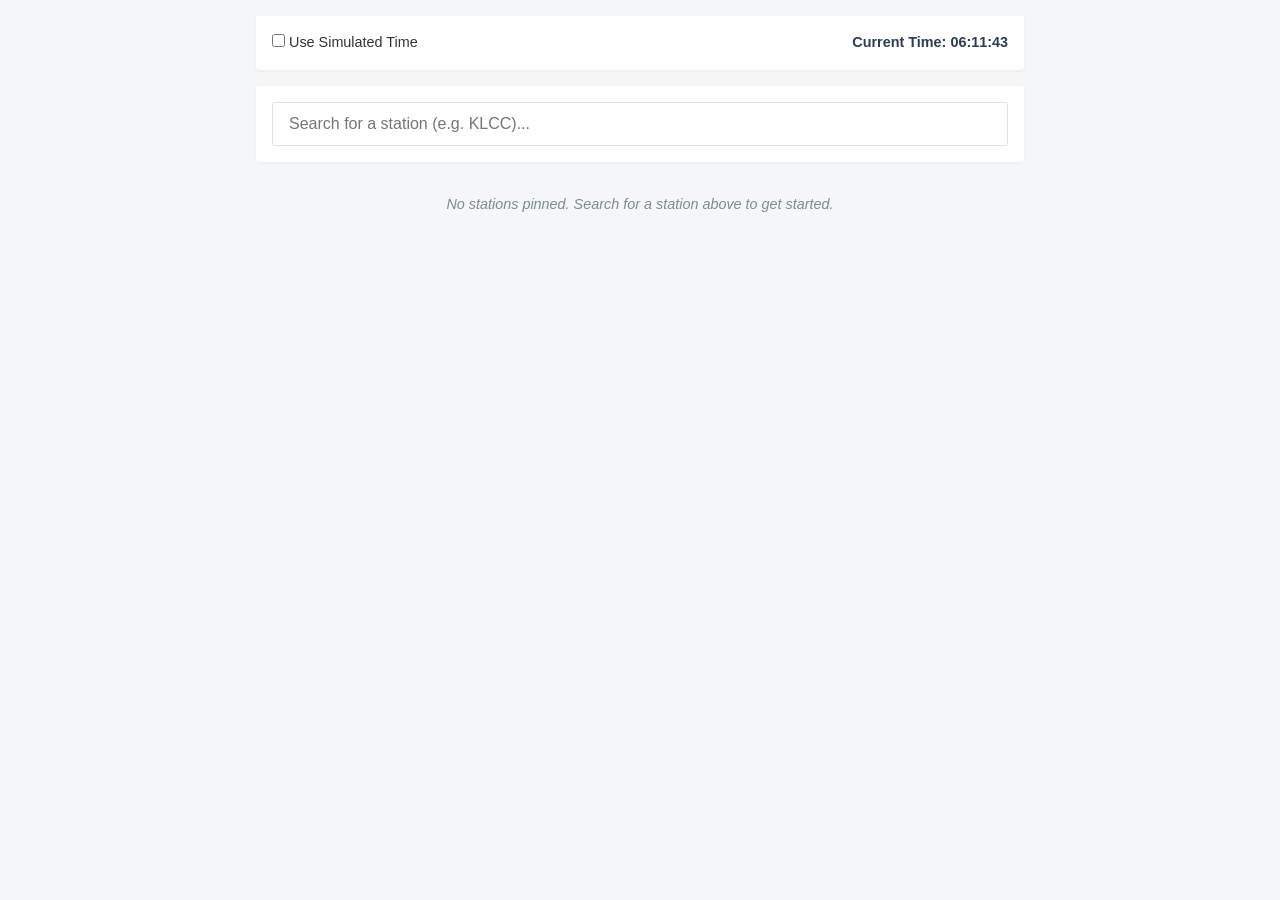
==== commit 73d5db44: "feature/updated grouping function,ui changes more compact" ====
--- a/index.html
+++ b/index.html
@@ -7,10 +7,6 @@
 		<link rel="stylesheet" href="styles.css" />
 	</head>
 	<body>
-		<header>
-			<h1>Rail Timing Board</h1>
-		</header>
-
 		<main>
 			<section class="settings-panel">
 				<label>
@@ -52,12 +48,12 @@
 				<div class="platforms-container">
 					<!-- Direction 0 -->
 					<div class="platform" data-dir="0">
-						<h3 class="platform-title">Direction 1</h3>
+						<!-- <h3 class="platform-title">Direction 1</h3> -->
 						<div class="trains-list"></div>
 					</div>
 					<!-- Direction 1 -->
 					<div class="platform" data-dir="1">
-						<h3 class="platform-title">Direction 2</h3>
+						<!-- <h3 class="platform-title">Direction 2</h3> -->
 						<div class="trains-list"></div>
 					</div>
 				</div>
@@ -71,8 +67,11 @@
 					<span class="train-headsign">Headsign</span>
 				</div>
 				<div class="train-time">
-					<span class="time-absolute">00:00</span>
-					<span class="time-relative">-- min</span>
+					<div class="time-primary">
+						<span class="time-absolute">00:00</span>
+						<span class="time-relative">-- min</span>
+					</div>
+					<span class="time-secondary hidden">00:00</span>
 				</div>
 			</div>
 		</template>
--- a/styles.css
+++ b/styles.css
@@ -45,7 +45,7 @@
 .search-section {
 	background: var(--card-bg);
 	padding: 1rem;
-	border-radius: 8px;
+	border-radius: 3px;
 	margin-bottom: 1rem;
 	box-shadow: 0 1px 3px rgba(0, 0, 0, 0.05);
 }
@@ -77,7 +77,7 @@
 	padding: 0.75rem 1rem;
 	font-size: 1rem;
 	border: 1px solid var(--border);
-	border-radius: 4px;
+	border-radius: 3px;
 	outline: none;
 }
 
@@ -132,9 +132,9 @@
 
 .station-card {
 	background: var(--card-bg);
-	border-radius: 8px;
-	box-shadow: 0 2px 5px rgba(0, 0, 0, 0.08);
+	border-radius: 3px;
 	overflow: hidden;
+	border: 1px solid var(--border);
 }
 
 .station-header {
@@ -217,7 +217,7 @@
 	background-color: var(--route-default);
 	color: white;
 	padding: 0.2rem 0.4rem;
-	border-radius: 4px;
+	border-radius: 3px;
 	font-size: 0.75rem;
 	font-weight: bold;
 	min-width: 35px;
@@ -236,7 +236,14 @@
 	display: flex;
 	flex-direction: column;
 	align-items: flex-end;
+	gap: 0.15rem;
 	flex-shrink: 0;
+}
+
+.time-primary {
+	display: flex;
+	align-items: baseline;
+	gap: 0.5rem;
 }
 
 .time-absolute {
@@ -253,6 +260,33 @@
 .time-relative.imminent {
 	color: var(--secondary);
 	animation: pulse 1s infinite alternate;
+}
+
+.time-secondary {
+	font-size: 0.72rem;
+	color: #a2adb5;
+	font-weight: 500;
+	letter-spacing: 0.02em;
+	align-self: flex-end;
+	transition:
+		color 120ms ease,
+		transform 120ms ease;
+}
+
+.train-row.has-secondary .time-primary {
+	transform: translateY(1px);
+}
+
+.train-row.has-secondary .time-secondary::before {
+	content: "\2022";
+	display: inline-block;
+	margin-right: 0.3rem;
+	color: #b4c0cb;
+}
+
+.time-secondary.imminent {
+	color: #b75546;
+	font-weight: 600;
 }
 
 .no-trains {
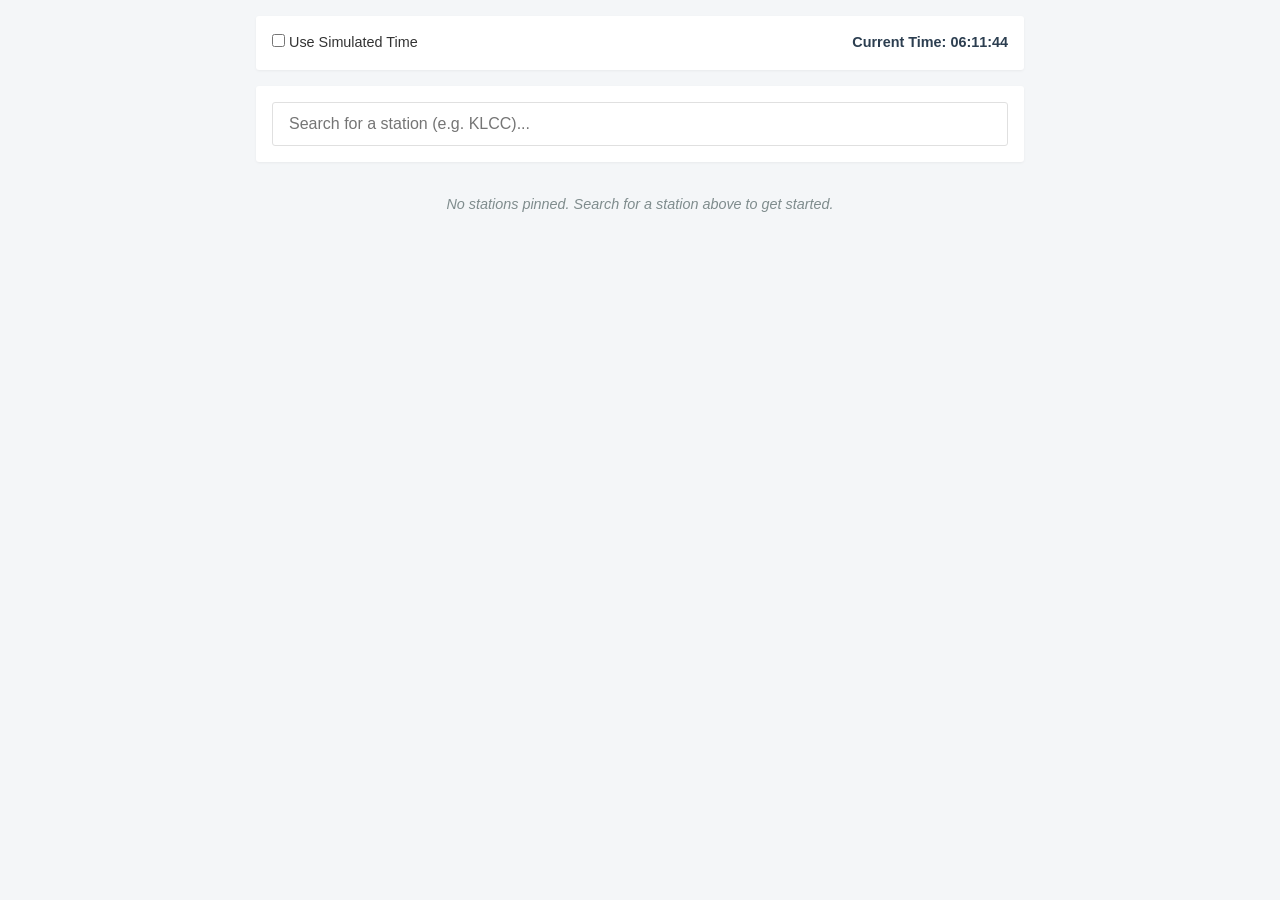
==== commit d8e59f35: "hotfix/remove commented code" ====
--- a/index.html
+++ b/index.html
@@ -48,12 +48,10 @@
 				<div class="platforms-container">
 					<!-- Direction 0 -->
 					<div class="platform" data-dir="0">
-						<!-- <h3 class="platform-title">Direction 1</h3> -->
 						<div class="trains-list"></div>
 					</div>
 					<!-- Direction 1 -->
 					<div class="platform" data-dir="1">
-						<!-- <h3 class="platform-title">Direction 2</h3> -->
 						<div class="trains-list"></div>
 					</div>
 				</div>
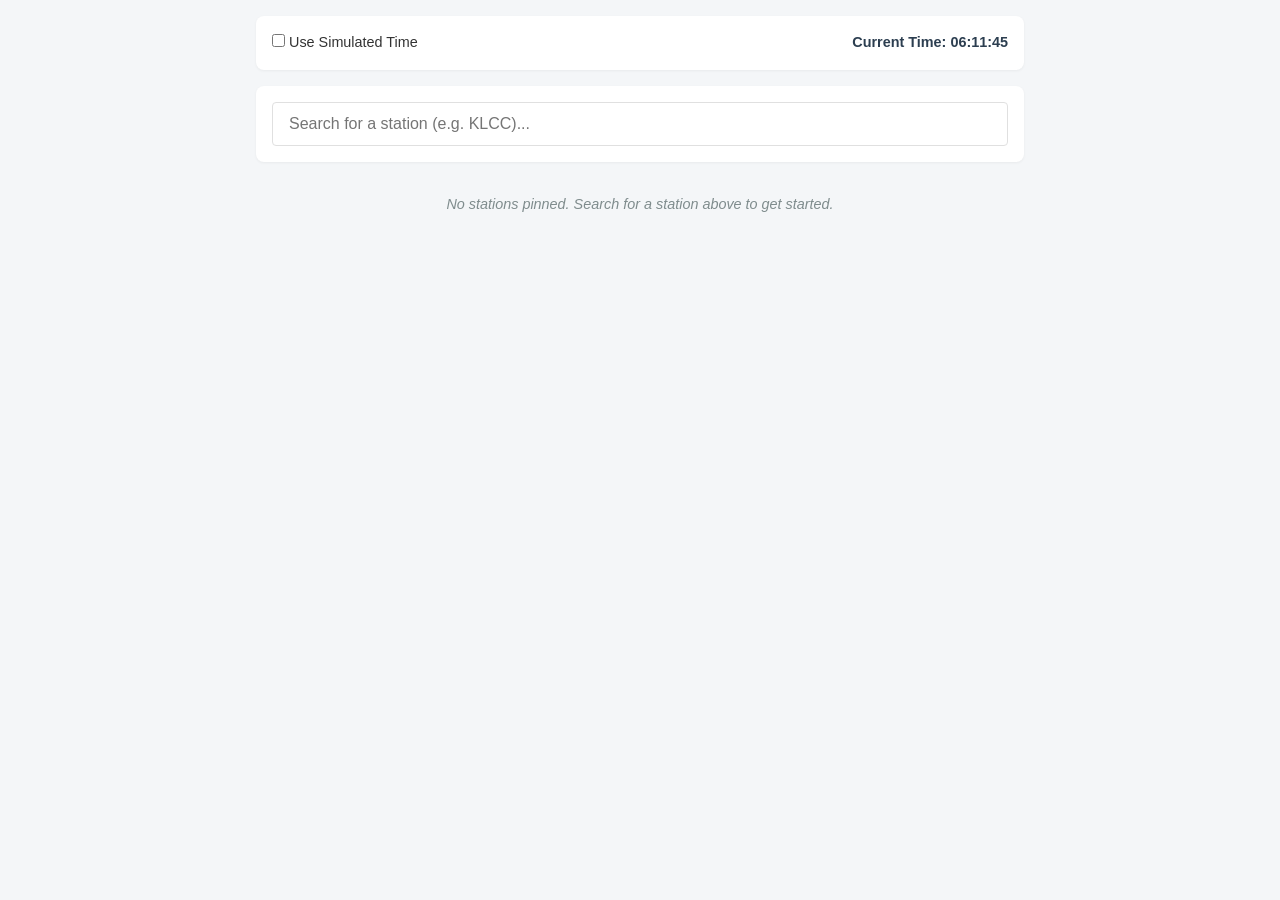
==== commit 2992b67b: "feature/revamed ui, simplified" ====
--- a/index.html
+++ b/index.html
@@ -42,7 +42,10 @@
 		<template id="station-card-template">
 			<div class="station-card" data-stop-id="">
 				<div class="station-header">
-					<h2 class="station-name">Station Name</h2>
+					<div class="station-header-main">
+						<h2 class="station-name">Station Name</h2>
+						<div class="station-route-badges"></div>
+					</div>
 					<button class="unpin-btn" aria-label="Unpin station">✖</button>
 				</div>
 				<div class="platforms-container">
@@ -50,6 +53,7 @@
 					<div class="platform" data-dir="0">
 						<div class="trains-list"></div>
 					</div>
+					<hr class="platform-separator" />
 					<!-- Direction 1 -->
 					<div class="platform" data-dir="1">
 						<div class="trains-list"></div>
@@ -61,7 +65,6 @@
 		<template id="train-row-template">
 			<div class="train-row">
 				<div class="train-route">
-					<span class="route-badge">Rt</span>
 					<span class="train-headsign">Headsign</span>
 				</div>
 				<div class="train-time">
--- a/styles.css
+++ b/styles.css
@@ -45,7 +45,7 @@
 .search-section {
 	background: var(--card-bg);
 	padding: 1rem;
-	border-radius: 3px;
+	border-radius: 8px;
 	margin-bottom: 1rem;
 	box-shadow: 0 1px 3px rgba(0, 0, 0, 0.05);
 }
@@ -77,7 +77,7 @@
 	padding: 0.75rem 1rem;
 	font-size: 1rem;
 	border: 1px solid var(--border);
-	border-radius: 3px;
+	border-radius: 4px;
 	outline: none;
 }
 
@@ -143,12 +143,32 @@
 	padding: 0.75rem 1rem;
 	display: flex;
 	justify-content: space-between;
-	align-items: center;
+	align-items: flex-start;
+}
+
+.station-header-main {
+	display: flex;
+	flex-direction: row;
+	gap: 0.7rem;
+	min-width: 0;
 }
 
 .station-name {
 	font-size: 1.1rem;
 	margin: 0;
+}
+
+.station-route-badges {
+	display: flex;
+	flex-wrap: wrap;
+	gap: 0.35rem;
+}
+
+.station-route-badges .route-badge {
+	font-size: 0.68rem;
+	padding: 0.14rem 0.4rem;
+	min-width: 30px;
+	border-radius: 2px;
 }
 
 .unpin-btn {
@@ -157,6 +177,8 @@
 	color: rgba(255, 255, 255, 0.7);
 	font-size: 1.2rem;
 	cursor: pointer;
+	line-height: 1;
+	padding-top: 0.1rem;
 }
 
 .unpin-btn:hover {
@@ -166,6 +188,12 @@
 .platforms-container {
 	display: grid;
 	grid-template-columns: 1fr;
+}
+
+.platform-separator {
+	border: none;
+	border-top: 1px solid var(--border);
+	margin: 0.5rem 0;
 }
 
 /* Mobile first: stacked. Tablet+: side by side */
@@ -208,7 +236,6 @@
 .train-route {
 	display: flex;
 	align-items: center;
-	gap: 0.5rem;
 	flex: 1;
 	min-width: 0;
 }
@@ -217,7 +244,7 @@
 	background-color: var(--route-default);
 	color: white;
 	padding: 0.2rem 0.4rem;
-	border-radius: 3px;
+	border-radius: 4px;
 	font-size: 0.75rem;
 	font-weight: bold;
 	min-width: 35px;
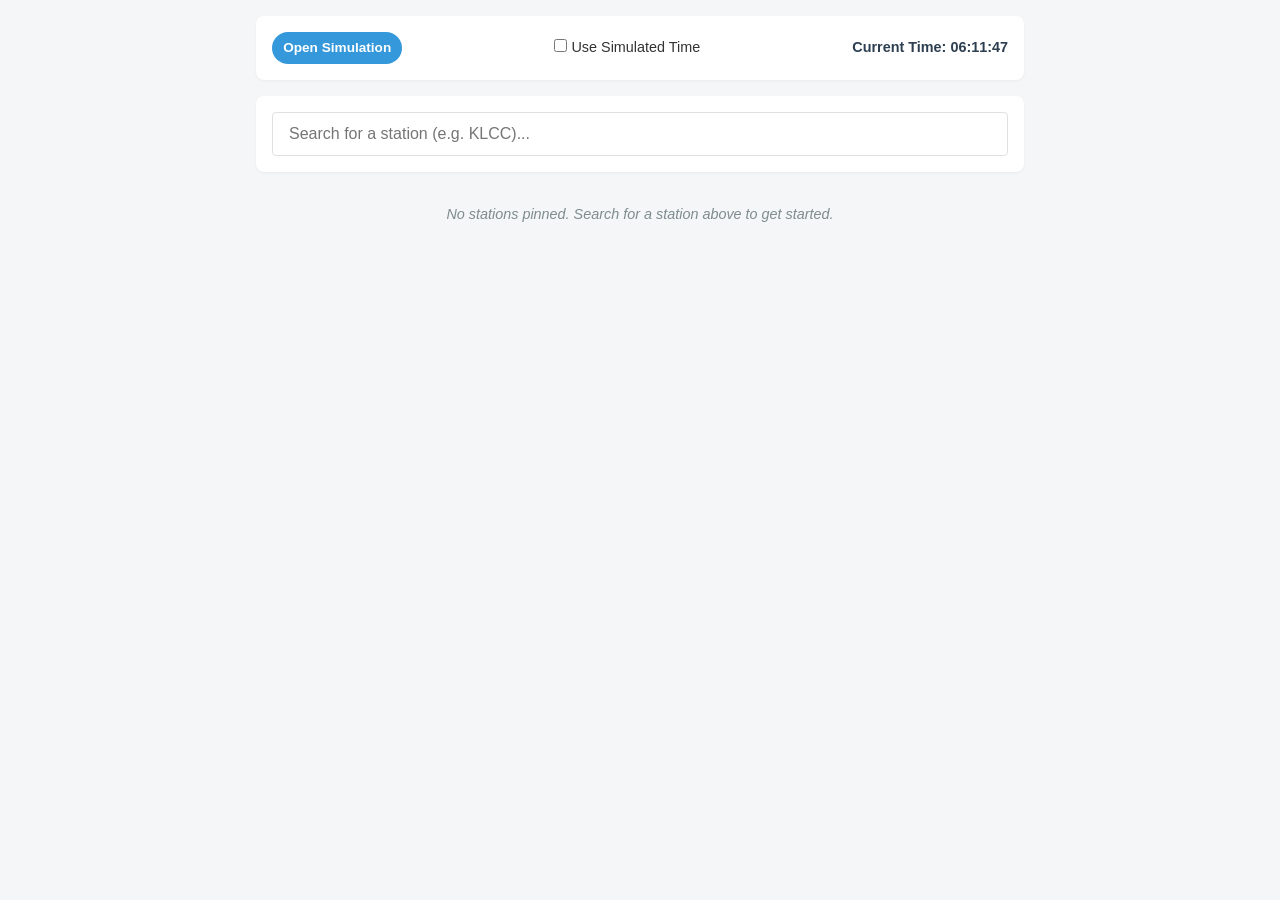
==== commit 0e844b4e: "feature/reinstated simulation view" ====
--- a/index.html
+++ b/index.html
@@ -9,6 +9,7 @@
 	<body>
 		<main>
 			<section class="settings-panel">
+				<a href="simulation.html" class="simulation-link">Open Simulation</a>
 				<label>
 					<input type="checkbox" id="simulated-time-toggle" />
 					Use Simulated Time
--- a/styles.css
+++ b/styles.css
@@ -57,6 +57,20 @@
 	align-items: center;
 	justify-content: space-between;
 	font-size: 0.9rem;
+}
+
+.simulation-link {
+	text-decoration: none;
+	background: var(--active);
+	color: #fff;
+	padding: 0.35rem 0.7rem;
+	border-radius: 999px;
+	font-weight: 600;
+	font-size: 0.85rem;
+}
+
+.simulation-link:hover {
+	background: #2477ac;
 }
 
 .current-time-display {
@@ -191,6 +205,7 @@
 }
 
 .platform-separator {
+	display: block;
 	border: none;
 	border-top: 1px solid var(--border);
 	margin: 0.5rem 0;
@@ -205,10 +220,14 @@
 	.platform[data-dir="0"] {
 		border-right: 1px solid var(--border);
 	}
+
+	.platform-separator {
+		display: none;
+	}
 }
 
 .platform {
-	padding: 1rem;
+	padding: 0.4rem 1rem;
 }
 
 .platform-title {
